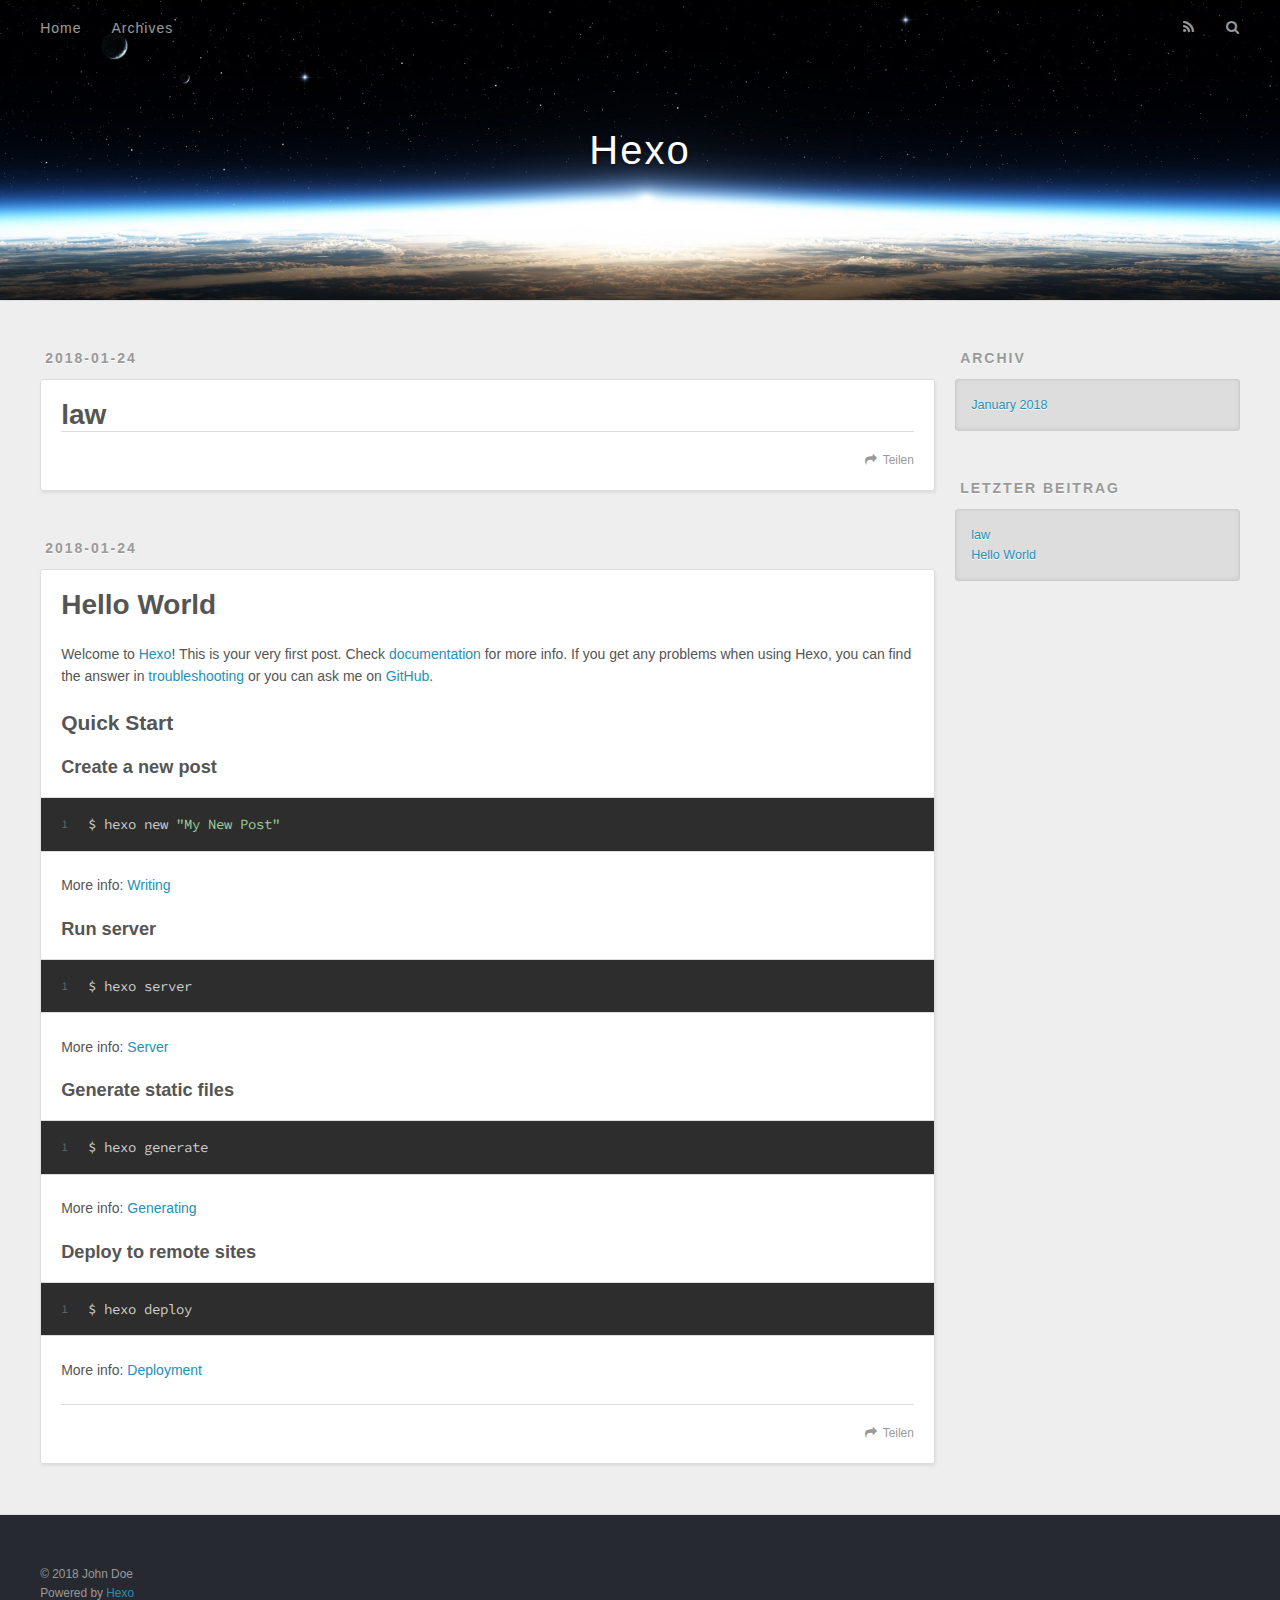
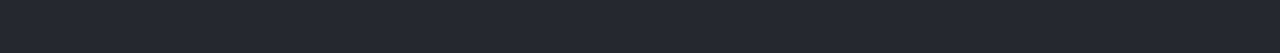
==== index.html @ ad2d3b76 "Site updated: 2018-01-24 11:09:29" ====
<!DOCTYPE html>
<html>
<head>
  <meta charset="utf-8">
  

  
  <title>Hexo</title>
  <meta name="viewport" content="width=device-width, initial-scale=1, maximum-scale=1">
  <meta property="og:type" content="website">
<meta property="og:title" content="Hexo">
<meta property="og:url" content="http://yoursite.com/index.html">
<meta property="og:site_name" content="Hexo">
<meta name="twitter:card" content="summary">
<meta name="twitter:title" content="Hexo">
  
    <link rel="alternate" href="/atom.xml" title="Hexo" type="application/atom+xml">
  
  
    <link rel="icon" href="/favicon.png">
  
  
    <link href="//fonts.googleapis.com/css?family=Source+Code+Pro" rel="stylesheet" type="text/css">
  
  <link rel="stylesheet" href="/css/style.css">
</head>

<body>
  <div id="container">
    <div id="wrap">
      <header id="header">
  <div id="banner"></div>
  <div id="header-outer" class="outer">
    <div id="header-title" class="inner">
      <h1 id="logo-wrap">
        <a href="/" id="logo">Hexo</a>
      </h1>
      
    </div>
    <div id="header-inner" class="inner">
      <nav id="main-nav">
        <a id="main-nav-toggle" class="nav-icon"></a>
        
          <a class="main-nav-link" href="/">Home</a>
        
          <a class="main-nav-link" href="/archives">Archives</a>
        
      </nav>
      <nav id="sub-nav">
        
          <a id="nav-rss-link" class="nav-icon" href="/atom.xml" title="RSS Feed"></a>
        
        <a id="nav-search-btn" class="nav-icon" title="Suche"></a>
      </nav>
      <div id="search-form-wrap">
        <form action="//google.com/search" method="get" accept-charset="UTF-8" class="search-form"><input type="search" name="q" class="search-form-input" placeholder="Search"><button type="submit" class="search-form-submit">&#xF002;</button><input type="hidden" name="sitesearch" value="http://yoursite.com"></form>
      </div>
    </div>
  </div>
</header>
      <div class="outer">
        <section id="main">
  
    <article id="post-law" class="article article-type-post" itemscope itemprop="blogPost">
  <div class="article-meta">
    <a href="/2018/01/24/law/" class="article-date">
  <time datetime="2018-01-24T03:02:28.000Z" itemprop="datePublished">2018-01-24</time>
</a>
    
  </div>
  <div class="article-inner">
    
    
      <header class="article-header">
        
  
    <h1 itemprop="name">
      <a class="article-title" href="/2018/01/24/law/">law</a>
    </h1>
  

      </header>
    
    <div class="article-entry" itemprop="articleBody">
      
        
      
    </div>
    <footer class="article-footer">
      <a data-url="http://yoursite.com/2018/01/24/law/" data-id="cjcshqsme0001vwqvio393162" class="article-share-link">Teilen</a>
      
      
    </footer>
  </div>
  
</article>


  
    <article id="post-hello-world" class="article article-type-post" itemscope itemprop="blogPost">
  <div class="article-meta">
    <a href="/2018/01/24/hello-world/" class="article-date">
  <time datetime="2018-01-24T02:55:47.644Z" itemprop="datePublished">2018-01-24</time>
</a>
    
  </div>
  <div class="article-inner">
    
    
      <header class="article-header">
        
  
    <h1 itemprop="name">
      <a class="article-title" href="/2018/01/24/hello-world/">Hello World</a>
    </h1>
  

      </header>
    
    <div class="article-entry" itemprop="articleBody">
      
        <p>Welcome to <a href="https://hexo.io/" target="_blank" rel="noopener">Hexo</a>! This is your very first post. Check <a href="https://hexo.io/docs/" target="_blank" rel="noopener">documentation</a> for more info. If you get any problems when using Hexo, you can find the answer in <a href="https://hexo.io/docs/troubleshooting.html" target="_blank" rel="noopener">troubleshooting</a> or you can ask me on <a href="https://github.com/hexojs/hexo/issues" target="_blank" rel="noopener">GitHub</a>.</p>
<h2 id="Quick-Start"><a href="#Quick-Start" class="headerlink" title="Quick Start"></a>Quick Start</h2><h3 id="Create-a-new-post"><a href="#Create-a-new-post" class="headerlink" title="Create a new post"></a>Create a new post</h3><figure class="highlight bash"><table><tr><td class="gutter"><pre><span class="line">1</span><br></pre></td><td class="code"><pre><span class="line">$ hexo new <span class="string">"My New Post"</span></span><br></pre></td></tr></table></figure>
<p>More info: <a href="https://hexo.io/docs/writing.html" target="_blank" rel="noopener">Writing</a></p>
<h3 id="Run-server"><a href="#Run-server" class="headerlink" title="Run server"></a>Run server</h3><figure class="highlight bash"><table><tr><td class="gutter"><pre><span class="line">1</span><br></pre></td><td class="code"><pre><span class="line">$ hexo server</span><br></pre></td></tr></table></figure>
<p>More info: <a href="https://hexo.io/docs/server.html" target="_blank" rel="noopener">Server</a></p>
<h3 id="Generate-static-files"><a href="#Generate-static-files" class="headerlink" title="Generate static files"></a>Generate static files</h3><figure class="highlight bash"><table><tr><td class="gutter"><pre><span class="line">1</span><br></pre></td><td class="code"><pre><span class="line">$ hexo generate</span><br></pre></td></tr></table></figure>
<p>More info: <a href="https://hexo.io/docs/generating.html" target="_blank" rel="noopener">Generating</a></p>
<h3 id="Deploy-to-remote-sites"><a href="#Deploy-to-remote-sites" class="headerlink" title="Deploy to remote sites"></a>Deploy to remote sites</h3><figure class="highlight bash"><table><tr><td class="gutter"><pre><span class="line">1</span><br></pre></td><td class="code"><pre><span class="line">$ hexo deploy</span><br></pre></td></tr></table></figure>
<p>More info: <a href="https://hexo.io/docs/deployment.html" target="_blank" rel="noopener">Deployment</a></p>

      
    </div>
    <footer class="article-footer">
      <a data-url="http://yoursite.com/2018/01/24/hello-world/" data-id="cjcshqsm50000vwqvo196pybu" class="article-share-link">Teilen</a>
      
      
    </footer>
  </div>
  
</article>


  


</section>
        
          <aside id="sidebar">
  
    

  
    

  
    
  
    
  <div class="widget-wrap">
    <h3 class="widget-title">Archiv</h3>
    <div class="widget">
      <ul class="archive-list"><li class="archive-list-item"><a class="archive-list-link" href="/archives/2018/01/">January 2018</a></li></ul>
    </div>
  </div>


  
    
  <div class="widget-wrap">
    <h3 class="widget-title">letzter Beitrag</h3>
    <div class="widget">
      <ul>
        
          <li>
            <a href="/2018/01/24/law/">law</a>
          </li>
        
          <li>
            <a href="/2018/01/24/hello-world/">Hello World</a>
          </li>
        
      </ul>
    </div>
  </div>

  
</aside>
        
      </div>
      <footer id="footer">
  
  <div class="outer">
    <div id="footer-info" class="inner">
      &copy; 2018 John Doe<br>
      Powered by <a href="http://hexo.io/" target="_blank">Hexo</a>
    </div>
  </div>
</footer>
    </div>
    <nav id="mobile-nav">
  
    <a href="/" class="mobile-nav-link">Home</a>
  
    <a href="/archives" class="mobile-nav-link">Archives</a>
  
</nav>
    

<script src="//ajax.googleapis.com/ajax/libs/jquery/2.0.3/jquery.min.js"></script>


  <link rel="stylesheet" href="/fancybox/jquery.fancybox.css">
  <script src="/fancybox/jquery.fancybox.pack.js"></script>


<script src="/js/script.js"></script>



  </div>
</body>
</html>
---- css/style.css ----
body {
  width: 100%;
}
body:before,
body:after {
  content: "";
  display: table;
}
body:after {
  clear: both;
}
html,
body,
div,
span,
applet,
object,
iframe,
h1,
h2,
h3,
h4,
h5,
h6,
p,
blockquote,
pre,
a,
abbr,
acronym,
address,
big,
cite,
code,
del,
dfn,
em,
img,
ins,
kbd,
q,
s,
samp,
small,
strike,
strong,
sub,
sup,
tt,
var,
dl,
dt,
dd,
ol,
ul,
li,
fieldset,
form,
label,
legend,
table,
caption,
tbody,
tfoot,
thead,
tr,
th,
td {
  margin: 0;
  padding: 0;
  border: 0;
  outline: 0;
  font-weight: inherit;
  font-style: inherit;
  font-family: inherit;
  font-size: 100%;
  vertical-align: baseline;
}
body {
  line-height: 1;
  color: #000;
  background: #fff;
}
ol,
ul {
  list-style: none;
}
table {
  border-collapse: separate;
  border-spacing: 0;
  vertical-align: middle;
}
caption,
th,
td {
  text-align: left;
  font-weight: normal;
  vertical-align: middle;
}
a img {
  border: none;
}
input,
button {
  margin: 0;
  padding: 0;
}
input::-moz-focus-inner,
button::-moz-focus-inner {
  border: 0;
  padding: 0;
}
@font-face {
  font-family: FontAwesome;
  font-style: normal;
  font-weight: normal;
  src: url("fonts/fontawesome-webfont.eot?v=#4.0.3");
  src: url("fonts/fontawesome-webfont.eot?#iefix&v=#4.0.3") format("embedded-opentype"), url("fonts/fontawesome-webfont.woff?v=#4.0.3") format("woff"), url("fonts/fontawesome-webfont.ttf?v=#4.0.3") format("truetype"), url("fonts/fontawesome-webfont.svg#fontawesomeregular?v=#4.0.3") format("svg");
}
html,
body,
#container {
  height: 100%;
}
body {
  background: #eee;
  font: 14px -apple-system, BlinkMacSystemFont, "Segoe UI", "Roboto", "Oxygen", "Ubuntu", "Cantarell", "Fira Sans", "Droid Sans", "Helvetica Neue", sans-serif;
  -webkit-text-size-adjust: 100%;
}
.outer {
  max-width: 1220px;
  margin: 0 auto;
  padding: 0 20px;
}
.outer:before,
.outer:after {
  content: "";
  display: table;
}
.outer:after {
  clear: both;
}
.inner {
  display: inline;
  float: left;
  width: 98.33333333333333%;
  margin: 0 0.833333333333333%;
}
.left,
.alignleft {
  float: left;
}
.right,
.alignright {
  float: right;
}
.clear {
  clear: both;
}
#container {
  position: relative;
}
.mobile-nav-on {
  overflow: hidden;
}
#wrap {
  height: 100%;
  width: 100%;
  position: absolute;
  top: 0;
  left: 0;
  -webkit-transition: 0.2s ease-out;
  -moz-transition: 0.2s ease-out;
  -ms-transition: 0.2s ease-out;
  transition: 0.2s ease-out;
  z-index: 1;
  background: #eee;
}
.mobile-nav-on #wrap {
  left: 280px;
}
@media screen and (min-width: 768px) {
  #main {
    display: inline;
    float: left;
    width: 73.33333333333333%;
    margin: 0 0.833333333333333%;
  }
}
.article-date,
.article-category-link,
.archive-year,
.widget-title {
  text-decoration: none;
  text-transform: uppercase;
  letter-spacing: 2px;
  color: #999;
  margin-bottom: 1em;
  margin-left: 5px;
  line-height: 1em;
  text-shadow: 0 1px #fff;
  font-weight: bold;
}
.article-inner,
.archive-article-inner {
  background: #fff;
  -webkit-box-shadow: 1px 2px 3px #ddd;
  box-shadow: 1px 2px 3px #ddd;
  border: 1px solid #ddd;
  border-radius: 3px;
}
.article-entry h1,
.widget h1 {
  font-size: 2em;
}
.article-entry h2,
.widget h2 {
  font-size: 1.5em;
}
.article-entry h3,
.widget h3 {
  font-size: 1.3em;
}
.article-entry h4,
.widget h4 {
  font-size: 1.2em;
}
.article-entry h5,
.widget h5 {
  font-size: 1em;
}
.article-entry h6,
.widget h6 {
  font-size: 1em;
  color: #999;
}
.article-entry hr,
.widget hr {
  border: 1px dashed #ddd;
}
.article-entry strong,
.widget strong {
  font-weight: bold;
}
.article-entry em,
.widget em,
.article-entry cite,
.widget cite {
  font-style: italic;
}
.article-entry sup,
.widget sup,
.article-entry sub,
.widget sub {
  font-size: 0.75em;
  line-height: 0;
  position: relative;
  vertical-align: baseline;
}
.article-entry sup,
.widget sup {
  top: -0.5em;
}
.article-entry sub,
.widget sub {
  bottom: -0.2em;
}
.article-entry small,
.widget small {
  font-size: 0.85em;
}
.article-entry acronym,
.widget acronym,
.article-entry abbr,
.widget abbr {
  border-bottom: 1px dotted;
}
.article-entry ul,
.widget ul,
.article-entry ol,
.widget ol,
.article-entry dl,
.widget dl {
  margin: 0 20px;
  line-height: 1.6em;
}
.article-entry ul ul,
.widget ul ul,
.article-entry ol ul,
.widget ol ul,
.article-entry ul ol,
.widget ul ol,
.article-entry ol ol,
.widget ol ol {
  margin-top: 0;
  margin-bottom: 0;
}
.article-entry ul,
.widget ul {
  list-style: disc;
}
.article-entry ol,
.widget ol {
  list-style: decimal;
}
.article-entry dt,
.widget dt {
  font-weight: bold;
}
#header {
  height: 300px;
  position: relative;
  border-bottom: 1px solid #ddd;
}
#header:before,
#header:after {
  content: "";
  position: absolute;
  left: 0;
  right: 0;
  height: 40px;
}
#header:before {
  top: 0;
  background: -webkit-linear-gradient(rgba(0,0,0,0.2), transparent);
  background: -moz-linear-gradient(rgba(0,0,0,0.2), transparent);
  background: -ms-linear-gradient(rgba(0,0,0,0.2), transparent);
  background: linear-gradient(rgba(0,0,0,0.2), transparent);
}
#header:after {
  bottom: 0;
  background: -webkit-linear-gradient(transparent, rgba(0,0,0,0.2));
  background: -moz-linear-gradient(transparent, rgba(0,0,0,0.2));
  background: -ms-linear-gradient(transparent, rgba(0,0,0,0.2));
  background: linear-gradient(transparent, rgba(0,0,0,0.2));
}
#header-outer {
  height: 100%;
  position: relative;
}
#header-inner {
  position: relative;
  overflow: hidden;
}
#banner {
  position: absolute;
  top: 0;
  left: 0;
  width: 100%;
  height: 100%;
  background: url("images/banner.jpg") center #000;
  -webkit-background-size: cover;
  -moz-background-size: cover;
  background-size: cover;
  z-index: -1;
}
#header-title {
  text-align: center;
  height: 40px;
  position: absolute;
  top: 50%;
  left: 0;
  margin-top: -20px;
}
#logo,
#subtitle {
  text-decoration: none;
  color: #fff;
  font-weight: 300;
  text-shadow: 0 1px 4px rgba(0,0,0,0.3);
}
#logo {
  font-size: 40px;
  line-height: 40px;
  letter-spacing: 2px;
}
#subtitle {
  font-size: 16px;
  line-height: 16px;
  letter-spacing: 1px;
}
#subtitle-wrap {
  margin-top: 16px;
}
#main-nav {
  float: left;
  margin-left: -15px;
}
.nav-icon,
.main-nav-link {
  float: left;
  color: #fff;
  opacity: 0.6;
  text-decoration: none;
  text-shadow: 0 1px rgba(0,0,0,0.2);
  -webkit-transition: opacity 0.2s;
  -moz-transition: opacity 0.2s;
  -ms-transition: opacity 0.2s;
  transition: opacity 0.2s;
  display: block;
  padding: 20px 15px;
}
.nav-icon:hover,
.main-nav-link:hover {
  opacity: 1;
}
.nav-icon {
  font-family: FontAwesome;
  text-align: center;
  font-size: 14px;
  width: 14px;
  height: 14px;
  padding: 20px 15px;
  position: relative;
  cursor: pointer;
}
.main-nav-link {
  font-weight: 300;
  letter-spacing: 1px;
}
@media screen and (max-width: 479px) {
  .main-nav-link {
    display: none;
  }
}
#main-nav-toggle {
  display: none;
}
#main-nav-toggle:before {
  content: "\f0c9";
}
@media screen and (max-width: 479px) {
  #main-nav-toggle {
    display: block;
  }
}
#sub-nav {
  float: right;
  margin-right: -15px;
}
#nav-rss-link:before {
  content: "\f09e";
}
#nav-search-btn:before {
  content: "\f002";
}
#search-form-wrap {
  position: absolute;
  top: 15px;
  width: 150px;
  height: 30px;
  right: -150px;
  opacity: 0;
  -webkit-transition: 0.2s ease-out;
  -moz-transition: 0.2s ease-out;
  -ms-transition: 0.2s ease-out;
  transition: 0.2s ease-out;
}
#search-form-wrap.on {
  opacity: 1;
  right: 0;
}
@media screen and (max-width: 479px) {
  #search-form-wrap {
    width: 100%;
    right: -100%;
  }
}
.search-form {
  position: absolute;
  top: 0;
  left: 0;
  right: 0;
  background: #fff;
  padding: 5px 15px;
  border-radius: 15px;
  -webkit-box-shadow: 0 0 10px rgba(0,0,0,0.3);
  box-shadow: 0 0 10px rgba(0,0,0,0.3);
}
.search-form-input {
  border: none;
  background: none;
  color: #555;
  width: 100%;
  font: 13px -apple-system, BlinkMacSystemFont, "Segoe UI", "Roboto", "Oxygen", "Ubuntu", "Cantarell", "Fira Sans", "Droid Sans", "Helvetica Neue", sans-serif;
  outline: none;
}
.search-form-input::-webkit-search-results-decoration,
.search-form-input::-webkit-search-cancel-button {
  -webkit-appearance: none;
}
.search-form-submit {
  position: absolute;
  top: 50%;
  right: 10px;
  margin-top: -7px;
  font: 13px FontAwesome;
  border: none;
  background: none;
  color: #bbb;
  cursor: pointer;
}
.search-form-submit:hover,
.search-form-submit:focus {
  color: #777;
}
.article {
  margin: 50px 0;
}
.article-inner {
  overflow: hidden;
}
.article-meta:before,
.article-meta:after {
  content: "";
  display: table;
}
.article-meta:after {
  clear: both;
}
.article-date {
  float: left;
}
.article-category {
  float: left;
  line-height: 1em;
  color: #ccc;
  text-shadow: 0 1px #fff;
  margin-left: 8px;
}
.article-category:before {
  content: "\2022";
}
.article-category-link {
  margin: 0 12px 1em;
}
.article-header {
  padding: 20px 20px 0;
}
.article-title {
  text-decoration: none;
  font-size: 2em;
  font-weight: bold;
  color: #555;
  line-height: 1.1em;
  -webkit-transition: color 0.2s;
  -moz-transition: color 0.2s;
  -ms-transition: color 0.2s;
  transition: color 0.2s;
}
a.article-title:hover {
  color: #258fb8;
}
.article-entry {
  color: #555;
  padding: 0 20px;
}
.article-entry:before,
.article-entry:after {
  content: "";
  display: table;
}
.article-entry:after {
  clear: both;
}
.article-entry p,
.article-entry table {
  line-height: 1.6em;
  margin: 1.6em 0;
}
.article-entry h1,
.article-entry h2,
.article-entry h3,
.article-entry h4,
.article-entry h5,
.article-entry h6 {
  font-weight: bold;
}
.article-entry h1,
.article-entry h2,
.article-entry h3,
.article-entry h4,
.article-entry h5,
.article-entry h6 {
  line-height: 1.1em;
  margin: 1.1em 0;
}
.article-entry a {
  color: #258fb8;
  text-decoration: none;
}
.article-entry a:hover {
  text-decoration: underline;
}
.article-entry ul,
.article-entry ol,
.article-entry dl {
  margin-top: 1.6em;
  margin-bottom: 1.6em;
}
.article-entry img,
.article-entry video {
  max-width: 100%;
  height: auto;
  display: block;
  margin: auto;
}
.article-entry iframe {
  border: none;
}
.article-entry table {
  width: 100%;
  border-collapse: collapse;
  border-spacing: 0;
}
.article-entry th {
  font-weight: bold;
  border-bottom: 3px solid #ddd;
  padding-bottom: 0.5em;
}
.article-entry td {
  border-bottom: 1px solid #ddd;
  padding: 10px 0;
}
.article-entry blockquote {
  font-family: Georgia, "Times New Roman", serif;
  font-size: 1.4em;
  margin: 1.6em 20px;
  text-align: center;
}
.article-entry blockquote footer {
  font-size: 14px;
  margin: 1.6em 0;
  font-family: -apple-system, BlinkMacSystemFont, "Segoe UI", "Roboto", "Oxygen", "Ubuntu", "Cantarell", "Fira Sans", "Droid Sans", "Helvetica Neue", sans-serif;
}
.article-entry blockquote footer cite:before {
  content: "—";
  padding: 0 0.5em;
}
.article-entry .pullquote {
  text-align: left;
  width: 45%;
  margin: 0;
}
.article-entry .pullquote.left {
  margin-left: 0.5em;
  margin-right: 1em;
}
.article-entry .pullquote.right {
  margin-right: 0.5em;
  margin-left: 1em;
}
.article-entry .caption {
  color: #999;
  display: block;
  font-size: 0.9em;
  margin-top: 0.5em;
  position: relative;
  text-align: center;
}
.article-entry .video-container {
  position: relative;
  padding-top: 56.25%;
  height: 0;
  overflow: hidden;
}
.article-entry .video-container iframe,
.article-entry .video-container object,
.article-entry .video-container embed {
  position: absolute;
  top: 0;
  left: 0;
  width: 100%;
  height: 100%;
  margin-top: 0;
}
.article-more-link a {
  display: inline-block;
  line-height: 1em;
  padding: 6px 15px;
  border-radius: 15px;
  background: #eee;
  color: #999;
  text-shadow: 0 1px #fff;
  text-decoration: none;
}
.article-more-link a:hover {
  background: #258fb8;
  color: #fff;
  text-decoration: none;
  text-shadow: 0 1px #1e7293;
}
.article-footer {
  font-size: 0.85em;
  line-height: 1.6em;
  border-top: 1px solid #ddd;
  padding-top: 1.6em;
  margin: 0 20px 20px;
}
.article-footer:before,
.article-footer:after {
  content: "";
  display: table;
}
.article-footer:after {
  clear: both;
}
.article-footer a {
  color: #999;
  text-decoration: none;
}
.article-footer a:hover {
  color: #555;
}
.article-tag-list-item {
  float: left;
  margin-right: 10px;
}
.article-tag-list-link:before {
  content: "#";
}
.article-comment-link {
  float: right;
}
.article-comment-link:before {
  content: "\f075";
  font-family: FontAwesome;
  padding-right: 8px;
}
.article-share-link {
  cursor: pointer;
  float: right;
  margin-left: 20px;
}
.article-share-link:before {
  content: "\f064";
  font-family: FontAwesome;
  padding-right: 6px;
}
#article-nav {
  position: relative;
}
#article-nav:before,
#article-nav:after {
  content: "";
  display: table;
}
#article-nav:after {
  clear: both;
}
@media screen and (min-width: 768px) {
  #article-nav {
    margin: 50px 0;
  }
  #article-nav:before {
    width: 8px;
    height: 8px;
    position: absolute;
    top: 50%;
    left: 50%;
    margin-top: -4px;
    margin-left: -4px;
    content: "";
    border-radius: 50%;
    background: #ddd;
    -webkit-box-shadow: 0 1px 2px #fff;
    box-shadow: 0 1px 2px #fff;
  }
}
.article-nav-link-wrap {
  text-decoration: none;
  text-shadow: 0 1px #fff;
  color: #999;
  -webkit-box-sizing: border-box;
  -moz-box-sizing: border-box;
  box-sizing: border-box;
  margin-top: 50px;
  text-align: center;
  display: block;
}
.article-nav-link-wrap:hover {
  color: #555;
}
@media screen and (min-width: 768px) {
  .article-nav-link-wrap {
    width: 50%;
    margin-top: 0;
  }
}
@media screen and (min-width: 768px) {
  #article-nav-newer {
    float: left;
    text-align: right;
    padding-right: 20px;
  }
}
@media screen and (min-width: 768px) {
  #article-nav-older {
    float: right;
    text-align: left;
    padding-left: 20px;
  }
}
.article-nav-caption {
  text-transform: uppercase;
  letter-spacing: 2px;
  color: #ddd;
  line-height: 1em;
  font-weight: bold;
}
#article-nav-newer .article-nav-caption {
  margin-right: -2px;
}
.article-nav-title {
  font-size: 0.85em;
  line-height: 1.6em;
  margin-top: 0.5em;
}
.article-share-box {
  position: absolute;
  display: none;
  background: #fff;
  -webkit-box-shadow: 1px 2px 10px rgba(0,0,0,0.2);
  box-shadow: 1px 2px 10px rgba(0,0,0,0.2);
  border-radius: 3px;
  margin-left: -145px;
  overflow: hidden;
  z-index: 1;
}
.article-share-box.on {
  display: block;
}
.article-share-input {
  width: 100%;
  background: none;
  -webkit-box-sizing: border-box;
  -moz-box-sizing: border-box;
  box-sizing: border-box;
  font: 14px -apple-system, BlinkMacSystemFont, "Segoe UI", "Roboto", "Oxygen", "Ubuntu", "Cantarell", "Fira Sans", "Droid Sans", "Helvetica Neue", sans-serif;
  padding: 0 15px;
  color: #555;
  outline: none;
  border: 1px solid #ddd;
  border-radius: 3px 3px 0 0;
  height: 36px;
  line-height: 36px;
}
.article-share-links {
  background: #eee;
}
.article-share-links:before,
.article-share-links:after {
  content: "";
  display: table;
}
.article-share-links:after {
  clear: both;
}
.article-share-twitter,
.article-share-facebook,
.article-share-pinterest,
.article-share-google {
  width: 50px;
  height: 36px;
  display: block;
  float: left;
  position: relative;
  color: #999;
  text-shadow: 0 1px #fff;
}
.article-share-twitter:before,
.article-share-facebook:before,
.article-share-pinterest:before,
.article-share-google:before {
  font-size: 20px;
  font-family: FontAwesome;
  width: 20px;
  height: 20px;
  position: absolute;
  top: 50%;
  left: 50%;
  margin-top: -10px;
  margin-left: -10px;
  text-align: center;
}
.article-share-twitter:hover,
.article-share-facebook:hover,
.article-share-pinterest:hover,
.article-share-google:hover {
  color: #fff;
}
.article-share-twitter:before {
  content: "\f099";
}
.article-share-twitter:hover {
  background: #00aced;
  text-shadow: 0 1px #008abe;
}
.article-share-facebook:before {
  content: "\f09a";
}
.article-share-facebook:hover {
  background: #3b5998;
  text-shadow: 0 1px #2f477a;
}
.article-share-pinterest:before {
  content: "\f0d2";
}
.article-share-pinterest:hover {
  background: #cb2027;
  text-shadow: 0 1px #a21a1f;
}
.article-share-google:before {
  content: "\f0d5";
}
.article-share-google:hover {
  background: #dd4b39;
  text-shadow: 0 1px #be3221;
}
.article-gallery {
  background: #000;
  position: relative;
}
.article-gallery-photos {
  position: relative;
  overflow: hidden;
}
.article-gallery-img {
  display: none;
  max-width: 100%;
}
.article-gallery-img:first-child {
  display: block;
}
.article-gallery-img.loaded {
  position: absolute;
  display: block;
}
.article-gallery-img img {
  display: block;
  max-width: 100%;
  margin: 0 auto;
}
#comments {
  background: #fff;
  -webkit-box-shadow: 1px 2px 3px #ddd;
  box-shadow: 1px 2px 3px #ddd;
  padding: 20px;
  border: 1px solid #ddd;
  border-radius: 3px;
  margin: 50px 0;
}
#comments a {
  color: #258fb8;
}
.archives-wrap {
  margin: 50px 0;
}
.archives:before,
.archives:after {
  content: "";
  display: table;
}
.archives:after {
  clear: both;
}
.archive-year-wrap {
  margin-bottom: 1em;
}
.archives {
  -webkit-column-gap: 10px;
  -moz-column-gap: 10px;
  column-gap: 10px;
}
@media screen and (min-width: 480px) and (max-width: 767px) {
  .archives {
    -webkit-column-count: 2;
    -moz-column-count: 2;
    column-count: 2;
  }
}
@media screen and (min-width: 768px) {
  .archives {
    -webkit-column-count: 3;
    -moz-column-count: 3;
    column-count: 3;
  }
}
.archive-article {
  -webkit-column-break-inside: avoid;
  page-break-inside: avoid;
  overflow: hidden;
  break-inside: avoid-column;
}
.archive-article-inner {
  padding: 10px;
  margin-bottom: 15px;
}
.archive-article-title {
  text-decoration: none;
  font-weight: bold;
  color: #555;
  -webkit-transition: color 0.2s;
  -moz-transition: color 0.2s;
  -ms-transition: color 0.2s;
  transition: color 0.2s;
  line-height: 1.6em;
}
.archive-article-title:hover {
  color: #258fb8;
}
.archive-article-footer {
  margin-top: 1em;
}
.archive-article-date {
  color: #999;
  text-decoration: none;
  font-size: 0.85em;
  line-height: 1em;
  margin-bottom: 0.5em;
  display: block;
}
#page-nav {
  margin: 50px auto;
  background: #fff;
  -webkit-box-shadow: 1px 2px 3px #ddd;
  box-shadow: 1px 2px 3px #ddd;
  border: 1px solid #ddd;
  border-radius: 3px;
  text-align: center;
  color: #999;
  overflow: hidden;
}
#page-nav:before,
#page-nav:after {
  content: "";
  display: table;
}
#page-nav:after {
  clear: both;
}
#page-nav a,
#page-nav span {
  padding: 10px 20px;
  line-height: 1;
  height: 2ex;
}
#page-nav a {
  color: #999;
  text-decoration: none;
}
#page-nav a:hover {
  background: #999;
  color: #fff;
}
#page-nav .prev {
  float: left;
}
#page-nav .next {
  float: right;
}
#page-nav .page-number {
  display: inline-block;
}
@media screen and (max-width: 479px) {
  #page-nav .page-number {
    display: none;
  }
}
#page-nav .current {
  color: #555;
  font-weight: bold;
}
#page-nav .space {
  color: #ddd;
}
#footer {
  background: #262a30;
  padding: 50px 0;
  border-top: 1px solid #ddd;
  color: #999;
}
#footer a {
  color: #258fb8;
  text-decoration: none;
}
#footer a:hover {
  text-decoration: underline;
}
#footer-info {
  line-height: 1.6em;
  font-size: 0.85em;
}
.article-entry pre,
.article-entry .highlight {
  background: #2d2d2d;
  margin: 0 -20px;
  padding: 15px 20px;
  border-style: solid;
  border-color: #ddd;
  border-width: 1px 0;
  overflow: auto;
  color: #ccc;
  line-height: 22.400000000000002px;
}
.article-entry .highlight .gutter pre,
.article-entry .gist .gist-file .gist-data .line-numbers {
  color: #666;
  font-size: 0.85em;
}
.article-entry pre,
.article-entry code {
  font-family: "Source Code Pro", Consolas, Monaco, Menlo, Consolas, monospace;
}
.article-entry code {
  background: #eee;
  text-shadow: 0 1px #fff;
  padding: 0 0.3em;
}
.article-entry pre code {
  background: none;
  text-shadow: none;
  padding: 0;
}
.article-entry .highlight pre {
  border: none;
  margin: 0;
  padding: 0;
}
.article-entry .highlight table {
  margin: 0;
  width: auto;
}
.article-entry .highlight td {
  border: none;
  padding: 0;
}
.article-entry .highlight figcaption {
  font-size: 0.85em;
  color: #999;
  line-height: 1em;
  margin-bottom: 1em;
}
.article-entry .highlight figcaption:before,
.article-entry .highlight figcaption:after {
  content: "";
  display: table;
}
.article-entry .highlight figcaption:after {
  clear: both;
}
.article-entry .highlight figcaption a {
  float: right;
}
.article-entry .highlight .gutter pre {
  text-align: right;
  padding-right: 20px;
}
.article-entry .highlight .line {
  height: 22.400000000000002px;
}
.article-entry .highlight .line.marked {
  background: #515151;
}
.article-entry .gist {
  margin: 0 -20px;
  border-style: solid;
  border-color: #ddd;
  border-width: 1px 0;
  background: #2d2d2d;
  padding: 15px 20px 15px 0;
}
.article-entry .gist .gist-file {
  border: none;
  font-family: "Source Code Pro", Consolas, Monaco, Menlo, Consolas, monospace;
  margin: 0;
}
.article-entry .gist .gist-file .gist-data {
  background: none;
  border: none;
}
.article-entry .gist .gist-file .gist-data .line-numbers {
  background: none;
  border: none;
  padding: 0 20px 0 0;
}
.article-entry .gist .gist-file .gist-data .line-data {
  padding: 0 !important;
}
.article-entry .gist .gist-file .highlight {
  margin: 0;
  padding: 0;
  border: none;
}
.article-entry .gist .gist-file .gist-meta {
  background: #2d2d2d;
  color: #999;
  font: 0.85em -apple-system, BlinkMacSystemFont, "Segoe UI", "Roboto", "Oxygen", "Ubuntu", "Cantarell", "Fira Sans", "Droid Sans", "Helvetica Neue", sans-serif;
  text-shadow: 0 0;
  padding: 0;
  margin-top: 1em;
  margin-left: 20px;
}
.article-entry .gist .gist-file .gist-meta a {
  color: #258fb8;
  font-weight: normal;
}
.article-entry .gist .gist-file .gist-meta a:hover {
  text-decoration: underline;
}
pre .comment,
pre .title {
  color: #999;
}
pre .variable,
pre .attribute,
pre .tag,
pre .regexp,
pre .ruby .constant,
pre .xml .tag .title,
pre .xml .pi,
pre .xml .doctype,
pre .html .doctype,
pre .css .id,
pre .css .class,
pre .css .pseudo {
  color: #f2777a;
}
pre .number,
pre .preprocessor,
pre .built_in,
pre .literal,
pre .params,
pre .constant {
  color: #f99157;
}
pre .class,
pre .ruby .class .title,
pre .css .rules .attribute {
  color: #9c9;
}
pre .string,
pre .value,
pre .inheritance,
pre .header,
pre .ruby .symbol,
pre .xml .cdata {
  color: #9c9;
}
pre .css .hexcolor {
  color: #6cc;
}
pre .function,
pre .python .decorator,
pre .python .title,
pre .ruby .function .title,
pre .ruby .title .keyword,
pre .perl .sub,
pre .javascript .title,
pre .coffeescript .title {
  color: #69c;
}
pre .keyword,
pre .javascript .function {
  color: #c9c;
}
@media screen and (max-width: 479px) {
  #mobile-nav {
    position: absolute;
    top: 0;
    left: 0;
    width: 280px;
    height: 100%;
    background: #191919;
    border-right: 1px solid #fff;
  }
}
@media screen and (max-width: 479px) {
  .mobile-nav-link {
    display: block;
    color: #999;
    text-decoration: none;
    padding: 15px 20px;
    font-weight: bold;
  }
  .mobile-nav-link:hover {
    color: #fff;
  }
}
@media screen and (min-width: 768px) {
  #sidebar {
    display: inline;
    float: left;
    width: 23.333333333333332%;
    margin: 0 0.833333333333333%;
  }
}
.widget-wrap {
  margin: 50px 0;
}
.widget {
  color: #777;
  text-shadow: 0 1px #fff;
  background: #ddd;
  -webkit-box-shadow: 0 -1px 4px #ccc inset;
  box-shadow: 0 -1px 4px #ccc inset;
  border: 1px solid #ccc;
  padding: 15px;
  border-radius: 3px;
}
.widget a {
  color: #258fb8;
  text-decoration: none;
}
.widget a:hover {
  text-decoration: underline;
}
.widget ul ul,
.widget ol ul,
.widget dl ul,
.widget ul ol,
.widget ol ol,
.widget dl ol,
.widget ul dl,
.widget ol dl,
.widget dl dl {
  margin-left: 15px;
  list-style: disc;
}
.widget {
  line-height: 1.6em;
  word-wrap: break-word;
  font-size: 0.9em;
}
.widget ul,
.widget ol {
  list-style: none;
  margin: 0;
}
.widget ul ul,
.widget ol ul,
.widget ul ol,
.widget ol ol {
  margin: 0 20px;
}
.widget ul ul,
.widget ol ul {
  list-style: disc;
}
.widget ul ol,
.widget ol ol {
  list-style: decimal;
}
.category-list-count,
.tag-list-count,
.archive-list-count {
  padding-left: 5px;
  color: #999;
  font-size: 0.85em;
}
.category-list-count:before,
.tag-list-count:before,
.archive-list-count:before {
  content: "(";
}
.category-list-count:after,
.tag-list-count:after,
.archive-list-count:after {
  content: ")";
}
.tagcloud a {
  margin-right: 5px;
  display: inline-block;
}
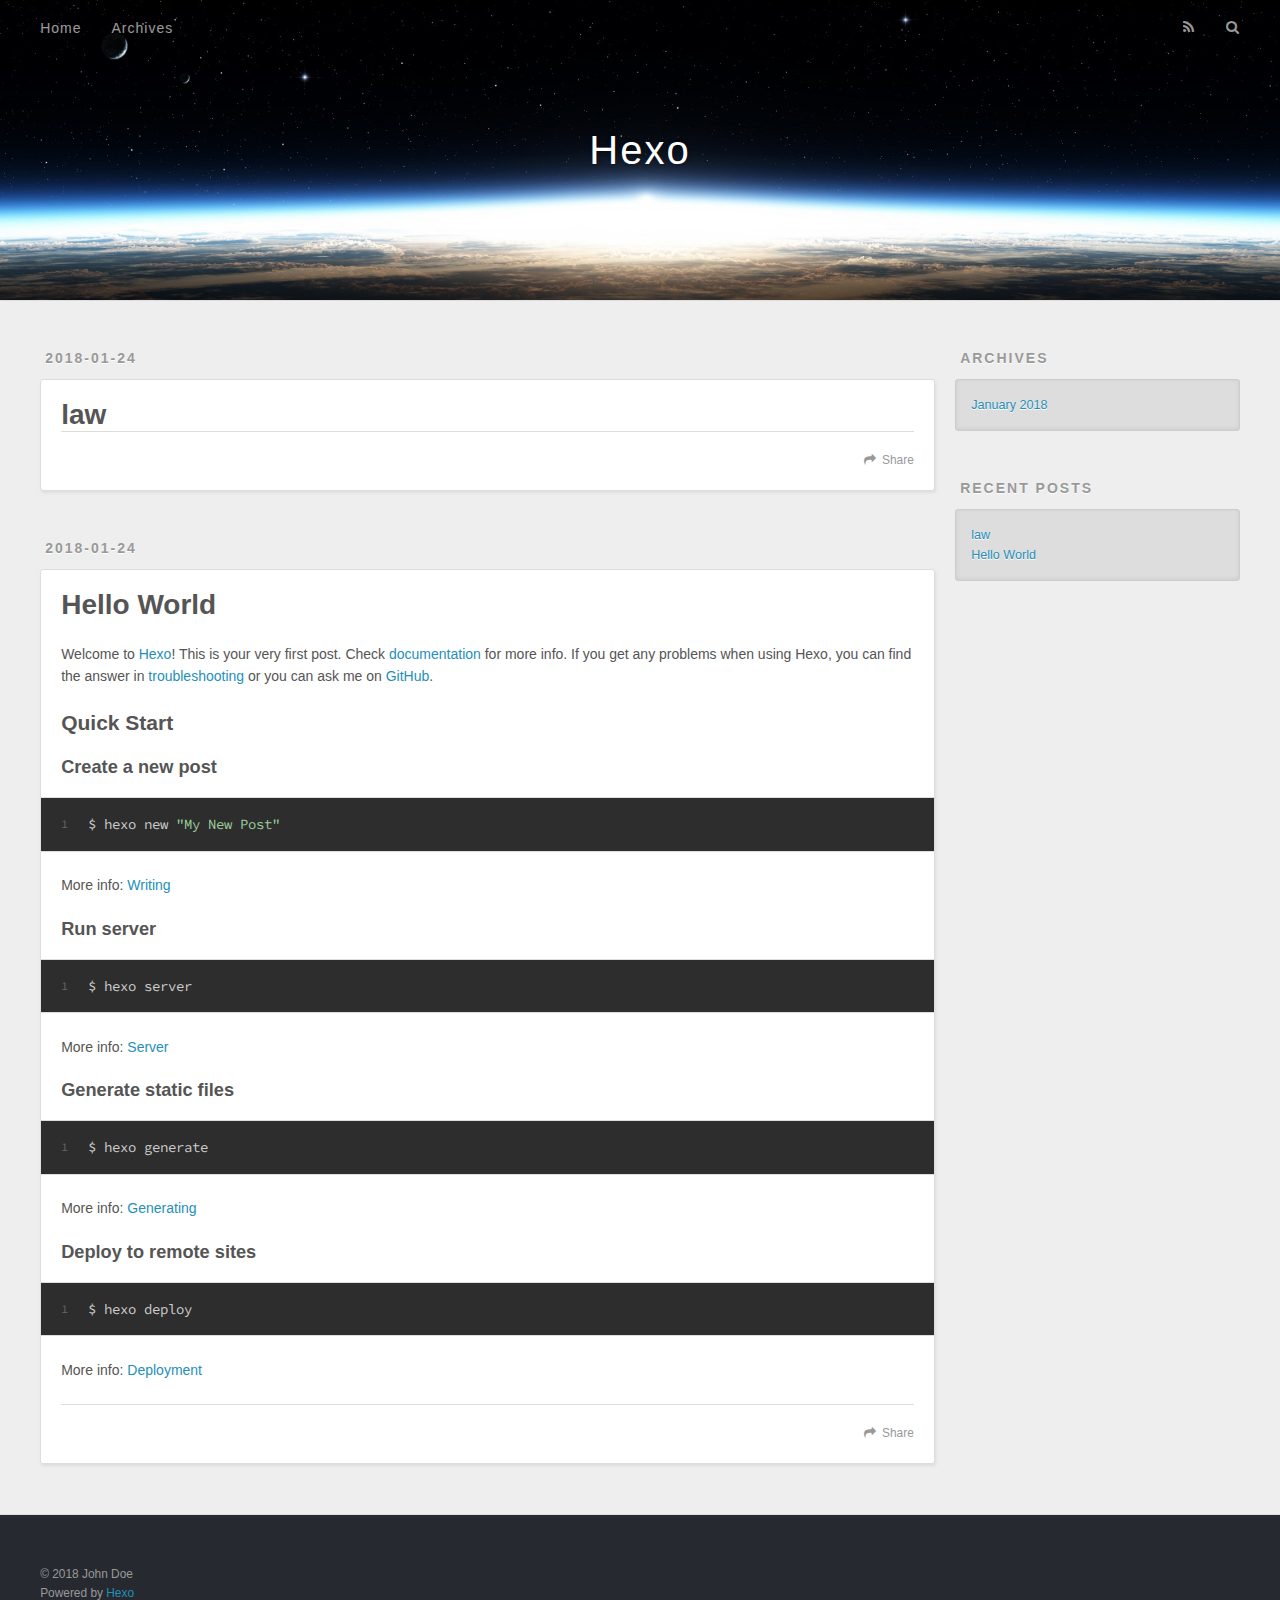
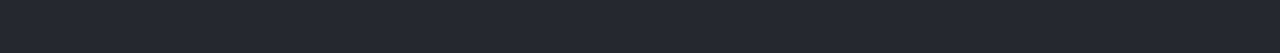
==== commit 20a6497e: "Site updated: 2018-01-24 11:12:27" ====
--- a/index.html
+++ b/index.html
@@ -50,7 +50,7 @@
         
           <a id="nav-rss-link" class="nav-icon" href="/atom.xml" title="RSS Feed"></a>
         
-        <a id="nav-search-btn" class="nav-icon" title="Suche"></a>
+        <a id="nav-search-btn" class="nav-icon" title="Search"></a>
       </nav>
       <div id="search-form-wrap">
         <form action="//google.com/search" method="get" accept-charset="UTF-8" class="search-form"><input type="search" name="q" class="search-form-input" placeholder="Search"><button type="submit" class="search-form-submit">&#xF002;</button><input type="hidden" name="sitesearch" value="http://yoursite.com"></form>
@@ -87,7 +87,7 @@
       
     </div>
     <footer class="article-footer">
-      <a data-url="http://yoursite.com/2018/01/24/law/" data-id="cjcshqsme0001vwqvio393162" class="article-share-link">Teilen</a>
+      <a data-url="http://yoursite.com/2018/01/24/law/" data-id="cjcshumhy0001d8qv40ok72hk" class="article-share-link">Share</a>
       
       
     </footer>
@@ -132,7 +132,7 @@
       
     </div>
     <footer class="article-footer">
-      <a data-url="http://yoursite.com/2018/01/24/hello-world/" data-id="cjcshqsm50000vwqvo196pybu" class="article-share-link">Teilen</a>
+      <a data-url="http://yoursite.com/2018/01/24/hello-world/" data-id="cjcshumhl0000d8qv35eqhwjj" class="article-share-link">Share</a>
       
       
     </footer>
@@ -158,7 +158,7 @@
   
     
   <div class="widget-wrap">
-    <h3 class="widget-title">Archiv</h3>
+    <h3 class="widget-title">Archives</h3>
     <div class="widget">
       <ul class="archive-list"><li class="archive-list-item"><a class="archive-list-link" href="/archives/2018/01/">January 2018</a></li></ul>
     </div>
@@ -168,7 +168,7 @@
   
     
   <div class="widget-wrap">
-    <h3 class="widget-title">letzter Beitrag</h3>
+    <h3 class="widget-title">Recent Posts</h3>
     <div class="widget">
       <ul>
         
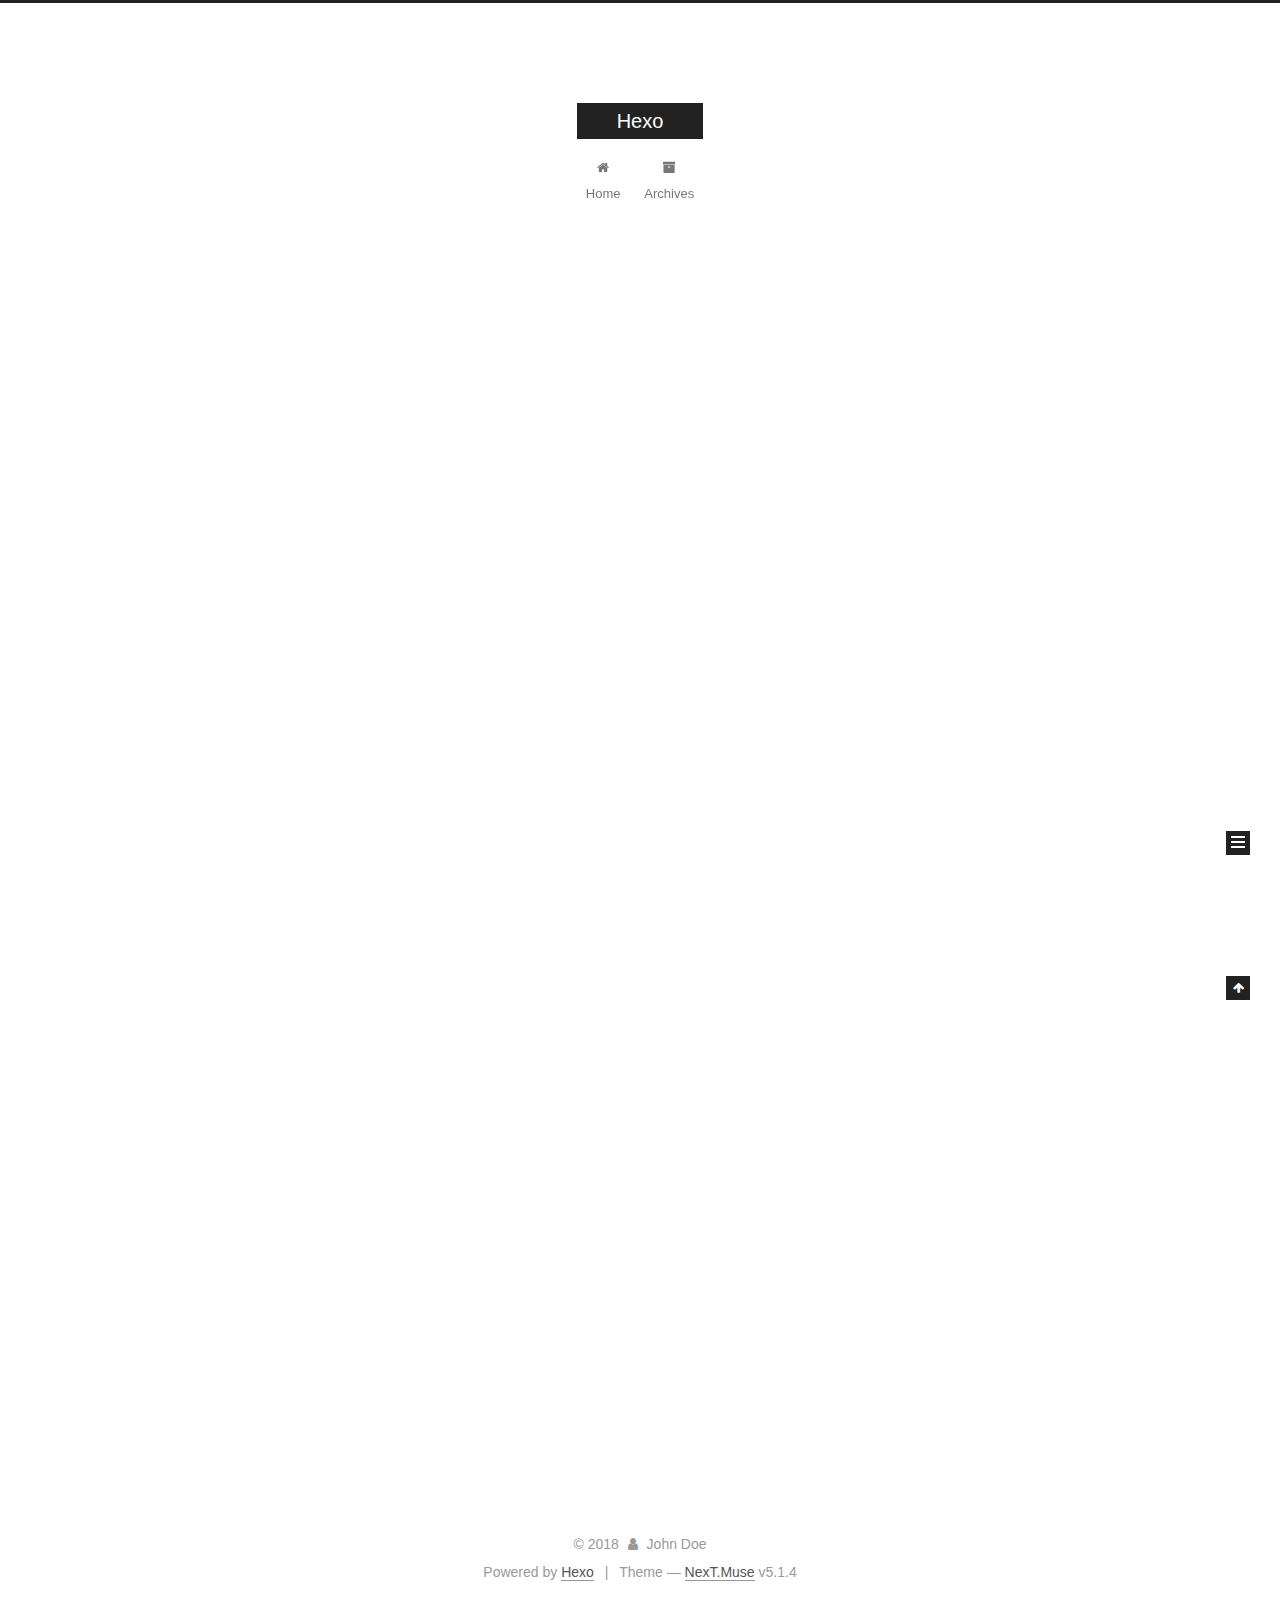
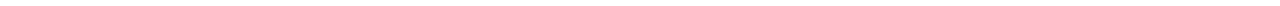
==== commit cfb00c66: "Site updated: 2018-01-24 11:26:59" ====
--- a/index.html
+++ b/index.html
@@ -1,125 +1,424 @@
 <!DOCTYPE html>
-<html>
+
+
+
+  
+
+
+<html class="theme-next muse use-motion" lang="">
 <head>
-  <meta charset="utf-8">
-  
-
-  
-  <title>Hexo</title>
-  <meta name="viewport" content="width=device-width, initial-scale=1, maximum-scale=1">
-  <meta property="og:type" content="website">
+  <meta charset="UTF-8"/>
+<meta http-equiv="X-UA-Compatible" content="IE=edge" />
+<meta name="viewport" content="width=device-width, initial-scale=1, maximum-scale=1"/>
+<meta name="theme-color" content="#222">
+
+
+
+
+
+
+
+
+
+<meta http-equiv="Cache-Control" content="no-transform" />
+<meta http-equiv="Cache-Control" content="no-siteapp" />
+
+
+
+
+
+
+
+
+
+
+
+
+
+
+
+
+  
+  
+  <link href="/lib/fancybox/source/jquery.fancybox.css?v=2.1.5" rel="stylesheet" type="text/css" />
+
+
+
+
+
+
+
+<link href="/lib/font-awesome/css/font-awesome.min.css?v=4.6.2" rel="stylesheet" type="text/css" />
+
+<link href="/css/main.css?v=5.1.4" rel="stylesheet" type="text/css" />
+
+
+  <link rel="apple-touch-icon" sizes="180x180" href="/images/apple-touch-icon-next.png?v=5.1.4">
+
+
+  <link rel="icon" type="image/png" sizes="32x32" href="/images/favicon-32x32-next.png?v=5.1.4">
+
+
+  <link rel="icon" type="image/png" sizes="16x16" href="/images/favicon-16x16-next.png?v=5.1.4">
+
+
+  <link rel="mask-icon" href="/images/logo.svg?v=5.1.4" color="#222">
+
+
+
+
+
+  <meta name="keywords" content="Hexo, NexT" />
+
+
+
+
+
+
+
+
+
+
+<meta property="og:type" content="website">
 <meta property="og:title" content="Hexo">
 <meta property="og:url" content="http://yoursite.com/index.html">
 <meta property="og:site_name" content="Hexo">
 <meta name="twitter:card" content="summary">
 <meta name="twitter:title" content="Hexo">
-  
-    <link rel="alternate" href="/atom.xml" title="Hexo" type="application/atom+xml">
-  
-  
-    <link rel="icon" href="/favicon.png">
-  
-  
-    <link href="//fonts.googleapis.com/css?family=Source+Code+Pro" rel="stylesheet" type="text/css">
-  
-  <link rel="stylesheet" href="/css/style.css">
+
+
+
+<script type="text/javascript" id="hexo.configurations">
+  var NexT = window.NexT || {};
+  var CONFIG = {
+    root: '/',
+    scheme: 'Muse',
+    version: '5.1.4',
+    sidebar: {"position":"left","display":"post","offset":12,"b2t":false,"scrollpercent":false,"onmobile":false},
+    fancybox: true,
+    tabs: true,
+    motion: {"enable":true,"async":false,"transition":{"post_block":"fadeIn","post_header":"slideDownIn","post_body":"slideDownIn","coll_header":"slideLeftIn","sidebar":"slideUpIn"}},
+    duoshuo: {
+      userId: '0',
+      author: 'Author'
+    },
+    algolia: {
+      applicationID: '',
+      apiKey: '',
+      indexName: '',
+      hits: {"per_page":10},
+      labels: {"input_placeholder":"Search for Posts","hits_empty":"We didn't find any results for the search: ${query}","hits_stats":"${hits} results found in ${time} ms"}
+    }
+  };
+</script>
+
+
+
+  <link rel="canonical" href="http://yoursite.com/"/>
+
+
+
+
+
+  <title>Hexo</title>
+  
+
+
+
+
+
+
+
+
 </head>
 
-<body>
-  <div id="container">
-    <div id="wrap">
-      <header id="header">
-  <div id="banner"></div>
-  <div id="header-outer" class="outer">
-    <div id="header-title" class="inner">
-      <h1 id="logo-wrap">
-        <a href="/" id="logo">Hexo</a>
-      </h1>
-      
+<body itemscope itemtype="http://schema.org/WebPage" lang="">
+
+  
+  
+    
+  
+
+  <div class="container sidebar-position-left 
+  page-home">
+    <div class="headband"></div>
+
+    <header id="header" class="header" itemscope itemtype="http://schema.org/WPHeader">
+      <div class="header-inner"><div class="site-brand-wrapper">
+  <div class="site-meta ">
+    
+
+    <div class="custom-logo-site-title">
+      <a href="/"  class="brand" rel="start">
+        <span class="logo-line-before"><i></i></span>
+        <span class="site-title">Hexo</span>
+        <span class="logo-line-after"><i></i></span>
+      </a>
     </div>
-    <div id="header-inner" class="inner">
-      <nav id="main-nav">
-        <a id="main-nav-toggle" class="nav-icon"></a>
-        
-          <a class="main-nav-link" href="/">Home</a>
-        
-          <a class="main-nav-link" href="/archives">Archives</a>
-        
-      </nav>
-      <nav id="sub-nav">
-        
-          <a id="nav-rss-link" class="nav-icon" href="/atom.xml" title="RSS Feed"></a>
-        
-        <a id="nav-search-btn" class="nav-icon" title="Search"></a>
-      </nav>
-      <div id="search-form-wrap">
-        <form action="//google.com/search" method="get" accept-charset="UTF-8" class="search-form"><input type="search" name="q" class="search-form-input" placeholder="Search"><button type="submit" class="search-form-submit">&#xF002;</button><input type="hidden" name="sitesearch" value="http://yoursite.com"></form>
-      </div>
+      
+        <p class="site-subtitle"></p>
+      
+  </div>
+
+  <div class="site-nav-toggle">
+    <button>
+      <span class="btn-bar"></span>
+      <span class="btn-bar"></span>
+      <span class="btn-bar"></span>
+    </button>
+  </div>
+</div>
+
+<nav class="site-nav">
+  
+
+  
+    <ul id="menu" class="menu">
+      
+        
+        <li class="menu-item menu-item-home">
+          <a href="/" rel="section">
+            
+              <i class="menu-item-icon fa fa-fw fa-home"></i> <br />
+            
+            Home
+          </a>
+        </li>
+      
+        
+        <li class="menu-item menu-item-archives">
+          <a href="/archives/" rel="section">
+            
+              <i class="menu-item-icon fa fa-fw fa-archive"></i> <br />
+            
+            Archives
+          </a>
+        </li>
+      
+
+      
+    </ul>
+  
+
+  
+</nav>
+
+
+
+ </div>
+    </header>
+
+    <main id="main" class="main">
+      <div class="main-inner">
+        <div class="content-wrap">
+          <div id="content" class="content">
+            
+  <section id="posts" class="posts-expand">
+    
+      
+
+  
+
+  
+  
+  
+
+  <article class="post post-type-normal" itemscope itemtype="http://schema.org/Article">
+  
+  
+  
+  <div class="post-block">
+    <link itemprop="mainEntityOfPage" href="http://yoursite.com/2018/01/24/law/">
+
+    <span hidden itemprop="author" itemscope itemtype="http://schema.org/Person">
+      <meta itemprop="name" content="John Doe">
+      <meta itemprop="description" content="">
+      <meta itemprop="image" content="/images/avatar.gif">
+    </span>
+
+    <span hidden itemprop="publisher" itemscope itemtype="http://schema.org/Organization">
+      <meta itemprop="name" content="Hexo">
+    </span>
+
+    
+      <header class="post-header">
+
+        
+        
+          <h1 class="post-title" itemprop="name headline">
+                
+                <a class="post-title-link" href="/2018/01/24/law/" itemprop="url">law</a></h1>
+        
+
+        <div class="post-meta">
+          <span class="post-time">
+            
+              <span class="post-meta-item-icon">
+                <i class="fa fa-calendar-o"></i>
+              </span>
+              
+                <span class="post-meta-item-text">Posted on</span>
+              
+              <time title="Post created" itemprop="dateCreated datePublished" datetime="2018-01-24T11:02:28+08:00">
+                2018-01-24
+              </time>
+            
+
+            
+
+            
+          </span>
+
+          
+
+          
+            
+          
+
+          
+          
+
+          
+
+          
+
+          
+
+        </div>
+      </header>
+    
+
+    
+    
+    
+    <div class="post-body" itemprop="articleBody">
+
+      
+      
+
+      
+        
+          
+            
+          
+        
+      
     </div>
-  </div>
-</header>
-      <div class="outer">
-        <section id="main">
-  
-    <article id="post-law" class="article article-type-post" itemscope itemprop="blogPost">
-  <div class="article-meta">
-    <a href="/2018/01/24/law/" class="article-date">
-  <time datetime="2018-01-24T03:02:28.000Z" itemprop="datePublished">2018-01-24</time>
-</a>
-    
-  </div>
-  <div class="article-inner">
-    
-    
-      <header class="article-header">
-        
-  
-    <h1 itemprop="name">
-      <a class="article-title" href="/2018/01/24/law/">law</a>
-    </h1>
-  
-
-      </header>
-    
-    <div class="article-entry" itemprop="articleBody">
-      
-        
-      
-    </div>
-    <footer class="article-footer">
-      <a data-url="http://yoursite.com/2018/01/24/law/" data-id="cjcshumhy0001d8qv40ok72hk" class="article-share-link">Share</a>
-      
+    
+    
+    
+
+    
+
+    
+
+    
+
+    <footer class="post-footer">
+      
+
+      
+
+      
+
+      
+      
+        <div class="post-eof"></div>
       
     </footer>
   </div>
   
-</article>
-
-
-  
-    <article id="post-hello-world" class="article article-type-post" itemscope itemprop="blogPost">
-  <div class="article-meta">
-    <a href="/2018/01/24/hello-world/" class="article-date">
-  <time datetime="2018-01-24T02:55:47.644Z" itemprop="datePublished">2018-01-24</time>
-</a>
-    
-  </div>
-  <div class="article-inner">
-    
-    
-      <header class="article-header">
-        
-  
-    <h1 itemprop="name">
-      <a class="article-title" href="/2018/01/24/hello-world/">Hello World</a>
-    </h1>
-  
-
+  
+  
+  </article>
+
+
+    
+      
+
+  
+
+  
+  
+  
+
+  <article class="post post-type-normal" itemscope itemtype="http://schema.org/Article">
+  
+  
+  
+  <div class="post-block">
+    <link itemprop="mainEntityOfPage" href="http://yoursite.com/2018/01/24/hello-world/">
+
+    <span hidden itemprop="author" itemscope itemtype="http://schema.org/Person">
+      <meta itemprop="name" content="John Doe">
+      <meta itemprop="description" content="">
+      <meta itemprop="image" content="/images/avatar.gif">
+    </span>
+
+    <span hidden itemprop="publisher" itemscope itemtype="http://schema.org/Organization">
+      <meta itemprop="name" content="Hexo">
+    </span>
+
+    
+      <header class="post-header">
+
+        
+        
+          <h1 class="post-title" itemprop="name headline">
+                
+                <a class="post-title-link" href="/2018/01/24/hello-world/" itemprop="url">Hello World</a></h1>
+        
+
+        <div class="post-meta">
+          <span class="post-time">
+            
+              <span class="post-meta-item-icon">
+                <i class="fa fa-calendar-o"></i>
+              </span>
+              
+                <span class="post-meta-item-text">Posted on</span>
+              
+              <time title="Post created" itemprop="dateCreated datePublished" datetime="2018-01-24T10:55:47+08:00">
+                2018-01-24
+              </time>
+            
+
+            
+
+            
+          </span>
+
+          
+
+          
+            
+          
+
+          
+          
+
+          
+
+          
+
+          
+
+        </div>
       </header>
     
-    <div class="article-entry" itemprop="articleBody">
-      
-        <p>Welcome to <a href="https://hexo.io/" target="_blank" rel="noopener">Hexo</a>! This is your very first post. Check <a href="https://hexo.io/docs/" target="_blank" rel="noopener">documentation</a> for more info. If you get any problems when using Hexo, you can find the answer in <a href="https://hexo.io/docs/troubleshooting.html" target="_blank" rel="noopener">troubleshooting</a> or you can ask me on <a href="https://github.com/hexojs/hexo/issues" target="_blank" rel="noopener">GitHub</a>.</p>
+
+    
+    
+    
+    <div class="post-body" itemprop="articleBody">
+
+      
+      
+
+      
+        
+          
+            <p>Welcome to <a href="https://hexo.io/" target="_blank" rel="noopener">Hexo</a>! This is your very first post. Check <a href="https://hexo.io/docs/" target="_blank" rel="noopener">documentation</a> for more info. If you get any problems when using Hexo, you can find the answer in <a href="https://hexo.io/docs/troubleshooting.html" target="_blank" rel="noopener">troubleshooting</a> or you can ask me on <a href="https://github.com/hexojs/hexo/issues" target="_blank" rel="noopener">GitHub</a>.</p>
 <h2 id="Quick-Start"><a href="#Quick-Start" class="headerlink" title="Quick Start"></a>Quick Start</h2><h3 id="Create-a-new-post"><a href="#Create-a-new-post" class="headerlink" title="Create a new post"></a>Create a new post</h3><figure class="highlight bash"><table><tr><td class="gutter"><pre><span class="line">1</span><br></pre></td><td class="code"><pre><span class="line">$ hexo new <span class="string">"My New Post"</span></span><br></pre></td></tr></table></figure>
 <p>More info: <a href="https://hexo.io/docs/writing.html" target="_blank" rel="noopener">Writing</a></p>
 <h3 id="Run-server"><a href="#Run-server" class="headerlink" title="Run server"></a>Run server</h3><figure class="highlight bash"><table><tr><td class="gutter"><pre><span class="line">1</span><br></pre></td><td class="code"><pre><span class="line">$ hexo server</span><br></pre></td></tr></table></figure>
@@ -129,95 +428,307 @@
 <h3 id="Deploy-to-remote-sites"><a href="#Deploy-to-remote-sites" class="headerlink" title="Deploy to remote sites"></a>Deploy to remote sites</h3><figure class="highlight bash"><table><tr><td class="gutter"><pre><span class="line">1</span><br></pre></td><td class="code"><pre><span class="line">$ hexo deploy</span><br></pre></td></tr></table></figure>
 <p>More info: <a href="https://hexo.io/docs/deployment.html" target="_blank" rel="noopener">Deployment</a></p>
 
+          
+        
       
     </div>
-    <footer class="article-footer">
-      <a data-url="http://yoursite.com/2018/01/24/hello-world/" data-id="cjcshumhl0000d8qv35eqhwjj" class="article-share-link">Share</a>
-      
+    
+    
+    
+
+    
+
+    
+
+    
+
+    <footer class="post-footer">
+      
+
+      
+
+      
+
+      
+      
+        <div class="post-eof"></div>
       
     </footer>
   </div>
   
-</article>
-
-
-  
-
-
-</section>
-        
-          <aside id="sidebar">
-  
-    
-
-  
-    
-
-  
-    
-  
-    
-  <div class="widget-wrap">
-    <h3 class="widget-title">Archives</h3>
-    <div class="widget">
-      <ul class="archive-list"><li class="archive-list-item"><a class="archive-list-link" href="/archives/2018/01/">January 2018</a></li></ul>
+  
+  
+  </article>
+
+
+    
+  </section>
+
+  
+
+
+          </div>
+          
+
+
+          
+
+        </div>
+        
+          
+  
+  <div class="sidebar-toggle">
+    <div class="sidebar-toggle-line-wrap">
+      <span class="sidebar-toggle-line sidebar-toggle-line-first"></span>
+      <span class="sidebar-toggle-line sidebar-toggle-line-middle"></span>
+      <span class="sidebar-toggle-line sidebar-toggle-line-last"></span>
     </div>
   </div>
 
-
-  
-    
-  <div class="widget-wrap">
-    <h3 class="widget-title">Recent Posts</h3>
-    <div class="widget">
-      <ul>
-        
-          <li>
-            <a href="/2018/01/24/law/">law</a>
-          </li>
-        
-          <li>
-            <a href="/2018/01/24/hello-world/">Hello World</a>
-          </li>
-        
-      </ul>
+  <aside id="sidebar" class="sidebar">
+    
+    <div class="sidebar-inner">
+
+      
+
+      
+
+      <section class="site-overview-wrap sidebar-panel sidebar-panel-active">
+        <div class="site-overview">
+          <div class="site-author motion-element" itemprop="author" itemscope itemtype="http://schema.org/Person">
+            
+              <p class="site-author-name" itemprop="name">John Doe</p>
+              <p class="site-description motion-element" itemprop="description"></p>
+          </div>
+
+          <nav class="site-state motion-element">
+
+            
+              <div class="site-state-item site-state-posts">
+              
+                <a href="/archives/">
+              
+                  <span class="site-state-item-count">2</span>
+                  <span class="site-state-item-name">posts</span>
+                </a>
+              </div>
+            
+
+            
+
+            
+
+          </nav>
+
+          
+
+          
+
+          
+          
+
+          
+          
+
+          
+
+        </div>
+      </section>
+
+      
+
+      
+
     </div>
+  </aside>
+
+
+        
+      </div>
+    </main>
+
+    <footer id="footer" class="footer">
+      <div class="footer-inner">
+        <div class="copyright">&copy; <span itemprop="copyrightYear">2018</span>
+  <span class="with-love">
+    <i class="fa fa-user"></i>
+  </span>
+  <span class="author" itemprop="copyrightHolder">John Doe</span>
+
+  
+</div>
+
+
+  <div class="powered-by">Powered by <a class="theme-link" target="_blank" href="https://hexo.io">Hexo</a></div>
+
+
+
+  <span class="post-meta-divider">|</span>
+
+
+
+  <div class="theme-info">Theme &mdash; <a class="theme-link" target="_blank" href="https://github.com/iissnan/hexo-theme-next">NexT.Muse</a> v5.1.4</div>
+
+
+
+
+        
+
+
+
+
+
+
+
+        
+      </div>
+    </footer>
+
+    
+      <div class="back-to-top">
+        <i class="fa fa-arrow-up"></i>
+        
+      </div>
+    
+
+    
+
   </div>
 
   
-</aside>
-        
-      </div>
-      <footer id="footer">
-  
-  <div class="outer">
-    <div id="footer-info" class="inner">
-      &copy; 2018 John Doe<br>
-      Powered by <a href="http://hexo.io/" target="_blank">Hexo</a>
-    </div>
-  </div>
-</footer>
-    </div>
-    <nav id="mobile-nav">
-  
-    <a href="/" class="mobile-nav-link">Home</a>
-  
-    <a href="/archives" class="mobile-nav-link">Archives</a>
-  
-</nav>
-    
-
-<script src="//ajax.googleapis.com/ajax/libs/jquery/2.0.3/jquery.min.js"></script>
-
-
-  <link rel="stylesheet" href="/fancybox/jquery.fancybox.css">
-  <script src="/fancybox/jquery.fancybox.pack.js"></script>
-
-
-<script src="/js/script.js"></script>
-
-
-
-  </div>
+
+<script type="text/javascript">
+  if (Object.prototype.toString.call(window.Promise) !== '[object Function]') {
+    window.Promise = null;
+  }
+</script>
+
+
+
+
+
+
+
+
+
+  
+
+
+
+
+
+
+
+
+
+
+
+
+  
+  
+    <script type="text/javascript" src="/lib/jquery/index.js?v=2.1.3"></script>
+  
+
+  
+  
+    <script type="text/javascript" src="/lib/fastclick/lib/fastclick.min.js?v=1.0.6"></script>
+  
+
+  
+  
+    <script type="text/javascript" src="/lib/jquery_lazyload/jquery.lazyload.js?v=1.9.7"></script>
+  
+
+  
+  
+    <script type="text/javascript" src="/lib/velocity/velocity.min.js?v=1.2.1"></script>
+  
+
+  
+  
+    <script type="text/javascript" src="/lib/velocity/velocity.ui.min.js?v=1.2.1"></script>
+  
+
+  
+  
+    <script type="text/javascript" src="/lib/fancybox/source/jquery.fancybox.pack.js?v=2.1.5"></script>
+  
+
+
+  
+
+
+  <script type="text/javascript" src="/js/src/utils.js?v=5.1.4"></script>
+
+  <script type="text/javascript" src="/js/src/motion.js?v=5.1.4"></script>
+
+
+
+  
+  
+
+  
+
+  
+
+
+  <script type="text/javascript" src="/js/src/bootstrap.js?v=5.1.4"></script>
+
+
+
+  
+
+
+  
+
+
+
+
+	
+
+
+
+
+
+  
+
+
+
+
+
+  
+
+
+
+
+
+
+
+
+
+
+
+
+  
+
+
+
+
+
+  
+
+  
+
+  
+
+  
+  
+
+  
+
+  
+
+  
+
 </body>
-</html>+</html>
--- a/css/main.css
+++ b/css/main.css
@@ -0,0 +1,2662 @@
+/* normalize.css v3.0.2 | MIT License | git.io/normalize */
+html {
+  font-family: sans-serif; /* 1 */
+  -ms-text-size-adjust: 100%; /* 2 */
+  -webkit-text-size-adjust: 100%; /* 2 */
+}
+body {
+  margin: 0;
+}
+article,
+aside,
+details,
+figcaption,
+figure,
+footer,
+header,
+hgroup,
+main,
+menu,
+nav,
+section,
+summary {
+  display: block;
+}
+audio,
+canvas,
+progress,
+video {
+  display: inline-block; /* 1 */
+  vertical-align: baseline; /* 2 */
+}
+audio:not([controls]) {
+  display: none;
+  height: 0;
+}
+[hidden],
+template {
+  display: none;
+}
+a {
+  background-color: transparent;
+}
+a:active,
+a:hover {
+  outline: 0;
+}
+abbr[title] {
+  border-bottom: 1px dotted;
+}
+b,
+strong {
+  font-weight: bold;
+}
+dfn {
+  font-style: italic;
+}
+h1 {
+  font-size: 2em;
+  margin: 0.67em 0;
+}
+mark {
+  background: #ff0;
+  color: #000;
+}
+small {
+  font-size: 80%;
+}
+sub,
+sup {
+  font-size: 75%;
+  line-height: 0;
+  position: relative;
+  vertical-align: baseline;
+}
+sup {
+  top: -0.5em;
+}
+sub {
+  bottom: -0.25em;
+}
+img {
+  border: 0;
+}
+svg:not(:root) {
+  overflow: hidden;
+}
+figure {
+  margin: 1em 40px;
+}
+hr {
+  -moz-box-sizing: content-box;
+  box-sizing: content-box;
+  height: 0;
+}
+pre {
+  overflow: auto;
+}
+code,
+kbd,
+pre,
+samp {
+  font-family: monospace, monospace;
+  font-size: 1em;
+}
+button,
+input,
+optgroup,
+select,
+textarea {
+  color: inherit; /* 1 */
+  font: inherit; /* 2 */
+  margin: 0; /* 3 */
+}
+button {
+  overflow: visible;
+}
+button,
+select {
+  text-transform: none;
+}
+button,
+html input[type="button"],
+input[type="reset"],
+input[type="submit"] {
+  -webkit-appearance: button; /* 2 */
+  cursor: pointer; /* 3 */
+}
+button[disabled],
+html input[disabled] {
+  cursor: default;
+}
+button::-moz-focus-inner,
+input::-moz-focus-inner {
+  border: 0;
+  padding: 0;
+}
+input {
+  line-height: normal;
+}
+input[type="checkbox"],
+input[type="radio"] {
+  box-sizing: border-box; /* 1 */
+  padding: 0; /* 2 */
+}
+input[type="number"]::-webkit-inner-spin-button,
+input[type="number"]::-webkit-outer-spin-button {
+  height: auto;
+}
+input[type="search"] {
+  -webkit-appearance: textfield; /* 1 */
+  -moz-box-sizing: content-box;
+  -webkit-box-sizing: content-box; /* 2 */
+  box-sizing: content-box;
+}
+input[type="search"]::-webkit-search-cancel-button,
+input[type="search"]::-webkit-search-decoration {
+  -webkit-appearance: none;
+}
+fieldset {
+  border: 1px solid #c0c0c0;
+  margin: 0 2px;
+  padding: 0.35em 0.625em 0.75em;
+}
+legend {
+  border: 0; /* 1 */
+  padding: 0; /* 2 */
+}
+textarea {
+  overflow: auto;
+}
+optgroup {
+  font-weight: bold;
+}
+table {
+  border-collapse: collapse;
+  border-spacing: 0;
+}
+td,
+th {
+  padding: 0;
+}
+::selection {
+  background: #262a30;
+  color: #fff;
+}
+body {
+  position: relative;
+  font-family: 'Lato', "PingFang SC", "Microsoft YaHei", sans-serif;
+  font-size: 14px;
+  line-height: 2;
+  color: #555;
+  background: #fff;
+}
+@media (max-width: 767px) {
+  body {
+    padding-right: 0 !important;
+  }
+}
+@media (min-width: 768px) and (max-width: 991px) {
+  body {
+    padding-right: 0 !important;
+  }
+}
+@media (min-width: 1600px) {
+  body {
+    font-size: 16px;
+  }
+}
+h1,
+h2,
+h3,
+h4,
+h5,
+h6 {
+  margin: 0;
+  padding: 0;
+  font-weight: bold;
+  line-height: 1.5;
+  font-family: 'Lato', "PingFang SC", "Microsoft YaHei", sans-serif;
+}
+h2,
+h3,
+h4,
+h5,
+h6 {
+  margin: 20px 0 15px;
+}
+h1 {
+  font-size: 22px;
+}
+@media (max-width: 767px) {
+  h1 {
+    font-size: 18px;
+  }
+}
+h2 {
+  font-size: 20px;
+}
+@media (max-width: 767px) {
+  h2 {
+    font-size: 16px;
+  }
+}
+h3 {
+  font-size: 18px;
+}
+@media (max-width: 767px) {
+  h3 {
+    font-size: 14px;
+  }
+}
+h4 {
+  font-size: 16px;
+}
+@media (max-width: 767px) {
+  h4 {
+    font-size: 12px;
+  }
+}
+h5 {
+  font-size: 14px;
+}
+@media (max-width: 767px) {
+  h5 {
+    font-size: 10px;
+  }
+}
+h6 {
+  font-size: 12px;
+}
+@media (max-width: 767px) {
+  h6 {
+    font-size: 8px;
+  }
+}
+p {
+  margin: 0 0 20px 0;
+}
+a {
+  color: #555;
+  text-decoration: none;
+  outline: none;
+  border-bottom: 1px solid #999;
+  word-wrap: break-word;
+}
+a:hover {
+  color: #222;
+  border-bottom-color: #222;
+}
+blockquote {
+  margin: 0;
+  padding: 0;
+}
+img {
+  display: block;
+  margin: auto;
+  max-width: 100%;
+  height: auto;
+}
+hr {
+  margin: 40px 0;
+  height: 3px;
+  border: none;
+  background-color: #ddd;
+  background-image: repeating-linear-gradient(-45deg, #fff, #fff 4px, transparent 4px, transparent 8px);
+}
+blockquote {
+  padding: 0 15px;
+  color: #666;
+  border-left: 4px solid #ddd;
+}
+blockquote cite::before {
+  content: "-";
+  padding: 0 5px;
+}
+dt {
+  font-weight: 700;
+}
+dd {
+  margin: 0;
+  padding: 0;
+}
+kbd {
+  border: 1px solid #ccc;
+  border-radius: 0.2em;
+  box-shadow: 0.1em 0.1em 0.2em rgba(0,0,0,0.1);
+  background-color: #f9f9f9;
+  font-family: inherit;
+  background-image: -webkit-linear-gradient(top, #eee, #fff, #eee);
+  padding: 0.1em 0.3em;
+  white-space: nowrap;
+}
+.text-left {
+  text-align: left;
+}
+.text-center {
+  text-align: center;
+}
+.text-right {
+  text-align: right;
+}
+.text-justify {
+  text-align: justify;
+}
+.text-nowrap {
+  white-space: nowrap;
+}
+.text-lowercase {
+  text-transform: lowercase;
+}
+.text-uppercase {
+  text-transform: uppercase;
+}
+.text-capitalize {
+  text-transform: capitalize;
+}
+.center-block {
+  display: block;
+  margin-left: auto;
+  margin-right: auto;
+}
+.clearfix:before,
+.clearfix:after {
+  content: " ";
+  display: table;
+}
+.clearfix:after {
+  clear: both;
+}
+.pullquote {
+  width: 45%;
+}
+.pullquote.left {
+  float: left;
+  margin-left: 5px;
+  margin-right: 10px;
+}
+.pullquote.right {
+  float: right;
+  margin-left: 10px;
+  margin-right: 5px;
+}
+.affix.affix.affix {
+  position: fixed;
+}
+.translation {
+  margin-top: -20px;
+  font-size: 14px;
+  color: #999;
+}
+.scrollbar-measure {
+  width: 100px;
+  height: 100px;
+  overflow: scroll;
+  position: absolute;
+  top: -9999px;
+}
+.use-motion .motion-element {
+  opacity: 0;
+}
+table {
+  margin: 20px 0;
+  width: 100%;
+  border-collapse: collapse;
+  border-spacing: 0;
+  border: 1px solid #ddd;
+  font-size: 14px;
+  table-layout: fixed;
+  word-wrap: break-all;
+}
+table>tbody>tr:nth-of-type(odd) {
+  background-color: #f9f9f9;
+}
+table>tbody>tr:hover {
+  background-color: #f5f5f5;
+}
+caption,
+th,
+td {
+  padding: 8px;
+  text-align: left;
+  vertical-align: middle;
+  font-weight: normal;
+}
+th,
+td {
+  border-bottom: 3px solid #ddd;
+  border-right: 1px solid #eee;
+}
+th {
+  padding-bottom: 10px;
+  font-weight: 700;
+}
+td {
+  border-bottom-width: 1px;
+}
+html,
+body {
+  height: 100%;
+}
+.container {
+  position: relative;
+  min-height: 100%;
+}
+.header-inner {
+  margin: 0 auto;
+  padding: 100px 0 70px;
+  width: 700px;
+}
+@media (min-width: 1600px) {
+  .container .header-inner {
+    width: 900px;
+  }
+}
+.main {
+  padding-bottom: 150px;
+}
+.main-inner {
+  margin: 0 auto;
+  width: 700px;
+}
+@media (min-width: 1600px) {
+  .container .main-inner {
+    width: 900px;
+  }
+}
+.footer {
+  position: absolute;
+  left: 0;
+  bottom: 0;
+  width: 100%;
+  min-height: 50px;
+}
+.footer-inner {
+  box-sizing: border-box;
+  margin: 20px auto;
+  width: 700px;
+}
+@media (min-width: 1600px) {
+  .container .footer-inner {
+    width: 900px;
+  }
+}
+pre,
+.highlight {
+  overflow: auto;
+  margin: 20px 0;
+  padding: 0;
+  font-size: 13px;
+  color: #4d4d4c;
+  background: #f7f7f7;
+  line-height: 1.6;
+}
+pre,
+code {
+  font-family: consolas, Menlo, "PingFang SC", "Microsoft YaHei", monospace;
+}
+code {
+  padding: 2px 4px;
+  word-wrap: break-word;
+  color: #555;
+  background: #eee;
+  border-radius: 3px;
+  font-size: 13px;
+}
+pre {
+  padding: 10px;
+}
+pre code {
+  padding: 0;
+  color: #4d4d4c;
+  background: none;
+  text-shadow: none;
+}
+.highlight {
+  border-radius: 1px;
+}
+.highlight pre {
+  border: none;
+  margin: 0;
+  padding: 10px 0;
+}
+.highlight table {
+  margin: 0;
+  width: auto;
+  border: none;
+}
+.highlight td {
+  border: none;
+  padding: 0;
+}
+.highlight figcaption {
+  font-size: 1em;
+  color: #4d4d4c;
+  line-height: 1em;
+  margin-bottom: 1em;
+}
+.highlight figcaption:before,
+.highlight figcaption:after {
+  content: " ";
+  display: table;
+}
+.highlight figcaption:after {
+  clear: both;
+}
+.highlight figcaption a {
+  float: right;
+  color: #4d4d4c;
+}
+.highlight figcaption a:hover {
+  border-bottom-color: #4d4d4c;
+}
+.highlight .gutter pre {
+  padding-left: 10px;
+  padding-right: 10px;
+  color: #869194;
+  text-align: right;
+  background-color: #eff2f3;
+}
+.highlight .code pre {
+  width: 100%;
+  padding-left: 10px;
+  padding-right: 10px;
+  background-color: #f7f7f7;
+}
+.highlight .line {
+  height: 20px;
+}
+.gutter {
+  -webkit-user-select: none;
+  -moz-user-select: none;
+  -ms-user-select: none;
+  user-select: none;
+}
+.gist table {
+  width: auto;
+}
+.gist table td {
+  border: none;
+}
+pre .deletion {
+  background: #fdd;
+}
+pre .addition {
+  background: #dfd;
+}
+pre .meta {
+  color: #8959a8;
+}
+pre .comment {
+  color: #8e908c;
+}
+pre .variable,
+pre .attribute,
+pre .tag,
+pre .regexp,
+pre .ruby .constant,
+pre .xml .tag .title,
+pre .xml .pi,
+pre .xml .doctype,
+pre .html .doctype,
+pre .css .id,
+pre .css .class,
+pre .css .pseudo {
+  color: #c82829;
+}
+pre .number,
+pre .preprocessor,
+pre .built_in,
+pre .literal,
+pre .params,
+pre .constant,
+pre .command {
+  color: #f5871f;
+}
+pre .ruby .class .title,
+pre .css .rules .attribute,
+pre .string,
+pre .value,
+pre .inheritance,
+pre .header,
+pre .ruby .symbol,
+pre .xml .cdata,
+pre .special,
+pre .number,
+pre .formula {
+  color: #718c00;
+}
+pre .title,
+pre .css .hexcolor {
+  color: #3e999f;
+}
+pre .function,
+pre .python .decorator,
+pre .python .title,
+pre .ruby .function .title,
+pre .ruby .title .keyword,
+pre .perl .sub,
+pre .javascript .title,
+pre .coffeescript .title {
+  color: #4271ae;
+}
+pre .keyword,
+pre .javascript .function {
+  color: #8959a8;
+}
+.full-image.full-image.full-image.full-image {
+  border: none;
+  max-width: 100%;
+  width: auto;
+  margin: 20px auto 25px;
+}
+@media (min-width: 992px) {
+  .full-image.full-image.full-image.full-image {
+    max-width: none;
+    width: 110%;
+    margin: 25px -5%;
+  }
+}
+.blockquote-center,
+.page-home .post-type-quote blockquote,
+.page-post-detail .post-type-quote blockquote {
+  position: relative;
+  margin: 40px 0;
+  padding: 0;
+  border-left: none;
+  text-align: center;
+}
+.blockquote-center::before,
+.page-home .post-type-quote blockquote::before,
+.page-post-detail .post-type-quote blockquote::before,
+.blockquote-center::after,
+.page-home .post-type-quote blockquote::after,
+.page-post-detail .post-type-quote blockquote::after {
+  position: absolute;
+  content: ' ';
+  display: block;
+  width: 100%;
+  height: 24px;
+  opacity: 0.2;
+  background-repeat: no-repeat;
+  background-position: 0 -6px;
+  background-size: 22px 22px;
+}
+.blockquote-center::before,
+.page-home .post-type-quote blockquote::before,
+.page-post-detail .post-type-quote blockquote::before {
+  top: -20px;
+  background-image: url("../images/quote-l.svg");
+  border-top: 1px solid #ccc;
+}
+.blockquote-center::after,
+.page-home .post-type-quote blockquote::after,
+.page-post-detail .post-type-quote blockquote::after {
+  bottom: -20px;
+  background-image: url("../images/quote-r.svg");
+  border-bottom: 1px solid #ccc;
+  background-position: 100% 8px;
+}
+.blockquote-center p,
+.page-home .post-type-quote blockquote p,
+.page-post-detail .post-type-quote blockquote p,
+.blockquote-center div,
+.page-home .post-type-quote blockquote div,
+.page-post-detail .post-type-quote blockquote div {
+  text-align: center;
+}
+.post .post-body .group-picture img {
+  box-sizing: border-box;
+  padding: 0 3px;
+  border: none;
+}
+.post .group-picture-row {
+  overflow: hidden;
+  margin-top: 6px;
+}
+.post .group-picture-row:first-child {
+  margin-top: 0;
+}
+.post .group-picture-column {
+  float: left;
+}
+.page-post-detail .post-body .group-picture-column {
+  float: none;
+  margin-top: 10px;
+  width: auto !important;
+}
+.page-post-detail .post-body .group-picture-column img {
+  margin: 0 auto;
+}
+.page-archive .group-picture-container {
+  overflow: hidden;
+}
+.page-archive .group-picture-row {
+  float: left;
+}
+.page-archive .group-picture-row:first-child {
+  margin-top: 6px;
+}
+.page-archive .group-picture-column {
+  max-width: 150px;
+  max-height: 150px;
+}
+.post-body .note {
+  position: relative;
+  padding: 15px;
+  margin-bottom: 20px;
+  border: 1px solid #eee;
+  border-left-width: 5px;
+  border-radius: 3px;
+}
+.post-body .note h2,
+.post-body .note h3,
+.post-body .note h4,
+.post-body .note h5,
+.post-body .note h6 {
+  margin-top: 0;
+  margin-bottom: 0;
+  border-bottom: initial;
+  padding-top: 0 !important;
+}
+.post-body .note p:first-child,
+.post-body .note ul:first-child,
+.post-body .note ol:first-child,
+.post-body .note table:first-child,
+.post-body .note pre:first-child,
+.post-body .note blockquote:first-child {
+  margin-top: 0;
+}
+.post-body .note p:last-child,
+.post-body .note ul:last-child,
+.post-body .note ol:last-child,
+.post-body .note table:last-child,
+.post-body .note pre:last-child,
+.post-body .note blockquote:last-child {
+  margin-bottom: 0;
+}
+.post-body .note.default {
+  border-left-color: #777;
+}
+.post-body .note.default h2,
+.post-body .note.default h3,
+.post-body .note.default h4,
+.post-body .note.default h5,
+.post-body .note.default h6 {
+  color: #777;
+}
+.post-body .note.primary {
+  border-left-color: #6f42c1;
+}
+.post-body .note.primary h2,
+.post-body .note.primary h3,
+.post-body .note.primary h4,
+.post-body .note.primary h5,
+.post-body .note.primary h6 {
+  color: #6f42c1;
+}
+.post-body .note.info {
+  border-left-color: #428bca;
+}
+.post-body .note.info h2,
+.post-body .note.info h3,
+.post-body .note.info h4,
+.post-body .note.info h5,
+.post-body .note.info h6 {
+  color: #428bca;
+}
+.post-body .note.success {
+  border-left-color: #5cb85c;
+}
+.post-body .note.success h2,
+.post-body .note.success h3,
+.post-body .note.success h4,
+.post-body .note.success h5,
+.post-body .note.success h6 {
+  color: #5cb85c;
+}
+.post-body .note.warning {
+  border-left-color: #f0ad4e;
+}
+.post-body .note.warning h2,
+.post-body .note.warning h3,
+.post-body .note.warning h4,
+.post-body .note.warning h5,
+.post-body .note.warning h6 {
+  color: #f0ad4e;
+}
+.post-body .note.danger {
+  border-left-color: #d9534f;
+}
+.post-body .note.danger h2,
+.post-body .note.danger h3,
+.post-body .note.danger h4,
+.post-body .note.danger h5,
+.post-body .note.danger h6 {
+  color: #d9534f;
+}
+.post-body .label {
+  display: inline;
+  padding: 0 2px;
+  white-space: nowrap;
+}
+.post-body .label.default {
+  background-color: #f0f0f0;
+}
+.post-body .label.primary {
+  background-color: #efe6f7;
+}
+.post-body .label.info {
+  background-color: #e5f2f8;
+}
+.post-body .label.success {
+  background-color: #e7f4e9;
+}
+.post-body .label.warning {
+  background-color: #fcf6e1;
+}
+.post-body .label.danger {
+  background-color: #fae8eb;
+}
+.post-body .tabs {
+  position: relative;
+  display: block;
+  margin-bottom: 20px;
+  padding-top: 10px;
+}
+.post-body .tabs ul.nav-tabs {
+  margin: 0;
+  padding: 0;
+  display: flex;
+  margin-bottom: -1px;
+}
+@media (max-width: 413px) {
+  .post-body .tabs ul.nav-tabs {
+    display: block;
+    margin-bottom: 5px;
+  }
+}
+.post-body .tabs ul.nav-tabs li.tab {
+  list-style-type: none !important;
+  margin: 0 0.25em 0 0;
+  border-top: 3px solid transparent;
+  border-left: 1px solid transparent;
+  border-right: 1px solid transparent;
+}
+@media (max-width: 413px) {
+  .post-body .tabs ul.nav-tabs li.tab {
+    margin: initial;
+    border-top: 1px solid transparent;
+    border-left: 3px solid transparent;
+    border-right: 1px solid transparent;
+    border-bottom: 1px solid transparent;
+  }
+}
+.post-body .tabs ul.nav-tabs li.tab a {
+  outline: 0;
+  border-bottom: initial;
+  display: block;
+  line-height: 1.8em;
+  padding: 0.25em 0.75em;
+  transition-duration: 0.2s;
+  transition-timing-function: ease-out;
+  transition-delay: 0s;
+}
+.post-body .tabs ul.nav-tabs li.tab a i {
+  width: 1.285714285714286em;
+}
+.post-body .tabs ul.nav-tabs li.tab.active {
+  border-top: 3px solid #fc6423;
+  border-left: 1px solid #ddd;
+  border-right: 1px solid #ddd;
+  background-color: #fff;
+}
+@media (max-width: 413px) {
+  .post-body .tabs ul.nav-tabs li.tab.active {
+    border-top: 1px solid #ddd;
+    border-left: 3px solid #fc6423;
+    border-right: 1px solid #ddd;
+    border-bottom: 1px solid #ddd;
+  }
+}
+.post-body .tabs ul.nav-tabs li.tab.active a {
+  cursor: default;
+  color: #555;
+}
+.post-body .tabs .tab-content {
+  background-color: #fff;
+}
+.post-body .tabs .tab-content .tab-pane {
+  border: 1px solid #ddd;
+  padding: 20px 20px 0 20px;
+}
+.post-body .tabs .tab-content .tab-pane:not(.active) {
+  display: none !important;
+}
+.post-body .tabs .tab-content .tab-pane.active {
+  display: block !important;
+}
+.btn {
+  display: inline-block;
+  padding: 0 20px;
+  font-size: 14px;
+  color: #fff;
+  background: #222;
+  border: 2px solid #222;
+  text-decoration: none;
+  border-radius: 0;
+  transition-property: background-color;
+  transition-duration: 0.2s;
+  transition-timing-function: ease-in-out;
+  transition-delay: 0s;
+  line-height: 2;
+}
+.btn:hover {
+  border-color: #222;
+  color: #222;
+  background: #fff;
+}
+.btn +.btn {
+  margin: 0 0 8px 8px;
+}
+.btn .fa-fw {
+  width: 1.285714285714286em;
+  text-align: left;
+}
+.btn-bar {
+  display: block;
+  width: 22px;
+  height: 2px;
+  background: #555;
+  border-radius: 1px;
+}
+.btn-bar+.btn-bar {
+  margin-top: 4px;
+}
+.pagination {
+  margin: 120px 0 40px;
+  text-align: center;
+  border-top: 1px solid #eee;
+}
+.page-number-basic,
+.pagination .prev,
+.pagination .next,
+.pagination .page-number,
+.pagination .space {
+  display: inline-block;
+  position: relative;
+  top: -1px;
+  margin: 0 10px;
+  padding: 0 11px;
+}
+@media (max-width: 767px) {
+  .page-number-basic,
+  .pagination .prev,
+  .pagination .next,
+  .pagination .page-number,
+  .pagination .space {
+    margin: 0 5px;
+  }
+}
+.pagination .prev,
+.pagination .next,
+.pagination .page-number {
+  border-bottom: 0;
+  border-top: 1px solid #eee;
+  transition-property: border-color;
+  transition-duration: 0.2s;
+  transition-timing-function: ease-in-out;
+  transition-delay: 0s;
+}
+.pagination .prev:hover,
+.pagination .next:hover,
+.pagination .page-number:hover {
+  border-top-color: #222;
+}
+.pagination .space {
+  padding: 0;
+  margin: 0;
+}
+.pagination .prev {
+  margin-left: 0;
+}
+.pagination .next {
+  margin-right: 0;
+}
+.pagination .page-number.current {
+  color: #fff;
+  background: #ccc;
+  border-top-color: #ccc;
+}
+@media (max-width: 767px) {
+  .pagination {
+    border-top: none;
+  }
+  .pagination .prev,
+  .pagination .next,
+  .pagination .page-number {
+    margin-bottom: 10px;
+    border-top: 0;
+    border-bottom: 1px solid #eee;
+    padding: 0 10px;
+  }
+  .pagination .prev:hover,
+  .pagination .next:hover,
+  .pagination .page-number:hover {
+    border-bottom-color: #222;
+  }
+}
+.comments {
+  margin: 60px 20px 0;
+}
+.tag-cloud {
+  text-align: center;
+}
+.tag-cloud a {
+  display: inline-block;
+  margin: 10px;
+}
+.back-to-top {
+  box-sizing: border-box;
+  position: fixed;
+  bottom: -100px;
+  right: 30px;
+  z-index: 1050;
+  padding: 0 6px;
+  width: 24px;
+  background: #222;
+  font-size: 12px;
+  opacity: 1;
+  color: #fff;
+  cursor: pointer;
+  text-align: center;
+  -webkit-transform: translateZ(0);
+  transition-property: bottom;
+  transition-duration: 0.2s;
+  transition-timing-function: ease-in-out;
+  transition-delay: 0s;
+}
+@media (min-width: 768px) and (max-width: 991px) {
+  .back-to-top {
+    display: none !important;
+  }
+}
+@media (max-width: 767px) {
+  .back-to-top {
+    display: none !important;
+  }
+}
+.back-to-top.back-to-top-on {
+  bottom: 19px;
+}
+.header {
+  background: transparent;
+}
+.header-inner {
+  position: relative;
+}
+.headband {
+  height: 3px;
+  background: #222;
+}
+.site-meta {
+  margin: 0;
+  text-align: center;
+}
+@media (max-width: 767px) {
+  .site-meta {
+    text-align: center;
+  }
+}
+.brand {
+  position: relative;
+  display: inline-block;
+  padding: 0 40px;
+  color: #fff;
+  background: #222;
+  border-bottom: none;
+}
+.brand:hover {
+  color: #fff;
+}
+.logo {
+  display: inline-block;
+  margin-right: 5px;
+  line-height: 36px;
+  vertical-align: top;
+}
+.site-title {
+  display: inline-block;
+  vertical-align: top;
+  line-height: 36px;
+  font-size: 20px;
+  font-weight: normal;
+  font-family: 'Lato', "PingFang SC", "Microsoft YaHei", sans-serif;
+}
+.site-subtitle {
+  margin-top: 10px;
+  font-size: 13px;
+  color: #999;
+}
+.use-motion .brand {
+  opacity: 0;
+}
+.use-motion .logo,
+.use-motion .site-title,
+.use-motion .site-subtitle {
+  opacity: 0;
+  position: relative;
+  top: -10px;
+}
+.site-nav-toggle {
+  display: none;
+  position: absolute;
+  top: 10px;
+  left: 10px;
+}
+@media (max-width: 767px) {
+  .site-nav-toggle {
+    display: block;
+  }
+}
+.site-nav-toggle button {
+  margin-top: 2px;
+  padding: 9px 10px;
+  background: transparent;
+  border: none;
+}
+@media (max-width: 767px) {
+  .site-nav {
+    display: none;
+    margin: 0 -10px;
+    padding: 0 10px;
+    clear: both;
+    border-top: 1px solid #ddd;
+  }
+}
+@media (min-width: 768px) and (max-width: 991px) {
+  .site-nav {
+    display: block !important;
+  }
+}
+@media (min-width: 992px) {
+  .site-nav {
+    display: block !important;
+  }
+}
+.menu {
+  margin-top: 20px;
+  padding-left: 0;
+  text-align: center;
+}
+.menu .menu-item {
+  display: inline-block;
+  margin: 0 10px;
+  list-style: none;
+}
+@media screen and (max-width: 767px) {
+  .menu .menu-item {
+    margin-top: 10px;
+  }
+}
+.menu .menu-item a {
+  display: block;
+  font-size: 13px;
+  line-height: inherit;
+  border-bottom: 1px solid transparent;
+  transition-property: border-color;
+  transition-duration: 0.2s;
+  transition-timing-function: ease-in-out;
+  transition-delay: 0s;
+}
+.menu .menu-item a:hover {
+  border-bottom-color: #222;
+}
+.menu .menu-item .fa {
+  margin-right: 5px;
+}
+.use-motion .menu-item {
+  opacity: 0;
+}
+.post-body {
+  font-family: 'Lato', "PingFang SC", "Microsoft YaHei", sans-serif;
+}
+@media (max-width: 767px) {
+  .post-body {
+    word-break: break-word;
+  }
+}
+.post-body .fancybox img {
+  display: block !important;
+  margin: 0 auto;
+  cursor: pointer;
+  cursor: zoom-in;
+  cursor: -webkit-zoom-in;
+}
+.post-body .image-caption,
+.post-body .figure .caption {
+  margin: -20px auto 15px;
+  text-align: center;
+  font-size: 14px;
+  color: #999;
+  font-weight: bold;
+  line-height: 1;
+}
+.post-sticky-flag {
+  display: inline-block;
+  font-size: 16px;
+  -ms-transform: rotate(30deg);
+  -webkit-transform: rotate(30deg);
+  -moz-transform: rotate(30deg);
+  -ms-transform: rotate(30deg);
+  -o-transform: rotate(30deg);
+  transform: rotate(30deg);
+}
+.use-motion .post-block,
+.use-motion .pagination,
+.use-motion .comments {
+  opacity: 0;
+}
+.use-motion .post-header {
+  opacity: 0;
+}
+.use-motion .post-body {
+  opacity: 0;
+}
+.use-motion .collection-title {
+  opacity: 0;
+}
+.posts-expand {
+  padding-top: 40px;
+}
+@media (max-width: 767px) {
+  .posts-expand {
+    margin: 0 20px;
+  }
+  .post-body pre .gutter pre {
+    padding-right: 10px;
+  }
+  .post-body .highlight {
+    margin-left: 0px;
+    margin-right: 0px;
+    padding: 0;
+  }
+  .post-body .highlight .gutter pre {
+    padding-right: 10px;
+  }
+}
+@media (min-width: 992px) {
+  .posts-expand .post-body {
+    text-align: justify;
+  }
+}
+.posts-expand .post-body h2,
+.posts-expand .post-body h3,
+.posts-expand .post-body h4,
+.posts-expand .post-body h5,
+.posts-expand .post-body h6 {
+  padding-top: 10px;
+}
+.posts-expand .post-body h2 .header-anchor,
+.posts-expand .post-body h3 .header-anchor,
+.posts-expand .post-body h4 .header-anchor,
+.posts-expand .post-body h5 .header-anchor,
+.posts-expand .post-body h6 .header-anchor {
+  float: right;
+  margin-left: 10px;
+  color: #ccc;
+  border-bottom-style: none;
+  visibility: hidden;
+}
+.posts-expand .post-body h2 .header-anchor:hover,
+.posts-expand .post-body h3 .header-anchor:hover,
+.posts-expand .post-body h4 .header-anchor:hover,
+.posts-expand .post-body h5 .header-anchor:hover,
+.posts-expand .post-body h6 .header-anchor:hover {
+  color: inherit;
+}
+.posts-expand .post-body h2:hover .header-anchor,
+.posts-expand .post-body h3:hover .header-anchor,
+.posts-expand .post-body h4:hover .header-anchor,
+.posts-expand .post-body h5:hover .header-anchor,
+.posts-expand .post-body h6:hover .header-anchor {
+  visibility: visible;
+}
+.posts-expand .post-body ul li {
+  list-style: circle;
+}
+.posts-expand .post-body img {
+  box-sizing: border-box;
+  margin: auto;
+  padding: 3px;
+  border: 1px solid #ddd;
+}
+.posts-expand .post-body .fancybox img {
+  margin: 0 auto 25px;
+}
+@media (max-width: 767px) {
+  .posts-collapse {
+    margin: 0 20px;
+  }
+  .posts-collapse .post-title,
+  .posts-collapse .post-meta {
+    display: block;
+    width: auto;
+    text-align: left;
+  }
+}
+.posts-collapse {
+  position: relative;
+  z-index: 1010;
+  margin-left: 55px;
+}
+.posts-collapse::after {
+  content: " ";
+  position: absolute;
+  top: 20px;
+  left: 0;
+  margin-left: -2px;
+  width: 4px;
+  height: 100%;
+  background: #f5f5f5;
+  z-index: -1;
+}
+@media (max-width: 767px) {
+  .posts-collapse {
+    margin: 0 20px;
+  }
+}
+.posts-collapse .collection-title {
+  position: relative;
+  margin: 60px 0;
+}
+.posts-collapse .collection-title h1,
+.posts-collapse .collection-title h2 {
+  margin-left: 20px;
+}
+.posts-collapse .collection-title small {
+  color: #bbb;
+  margin-left: 5px;
+}
+.posts-collapse .collection-title::before {
+  content: " ";
+  position: absolute;
+  left: 0;
+  top: 50%;
+  margin-left: -4px;
+  margin-top: -4px;
+  width: 8px;
+  height: 8px;
+  background: #bbb;
+  border-radius: 50%;
+}
+.posts-collapse .post {
+  margin: 30px 0;
+}
+.posts-collapse .post-header {
+  position: relative;
+  transition-duration: 0.2s;
+  transition-timing-function: ease-in-out;
+  transition-delay: 0s;
+  transition-property: border;
+  border-bottom: 1px dashed #ccc;
+}
+.posts-collapse .post-header::before {
+  content: " ";
+  position: absolute;
+  left: 0;
+  top: 12px;
+  width: 6px;
+  height: 6px;
+  margin-left: -4px;
+  background: #bbb;
+  border-radius: 50%;
+  border: 1px solid #fff;
+  transition-duration: 0.2s;
+  transition-timing-function: ease-in-out;
+  transition-delay: 0s;
+  transition-property: background;
+}
+.posts-collapse .post-header:hover {
+  border-bottom-color: #666;
+}
+.posts-collapse .post-header:hover::before {
+  background: #222;
+}
+.posts-collapse .post-meta {
+  position: absolute;
+  font-size: 12px;
+  left: 20px;
+  top: 5px;
+}
+.posts-collapse .post-comments-count {
+  display: none;
+}
+.posts-collapse .post-title {
+  margin-left: 60px;
+  font-size: 16px;
+  font-weight: normal;
+  line-height: inherit;
+}
+.posts-collapse .post-title::after {
+  margin-left: 3px;
+  opacity: 0.6;
+}
+.posts-collapse .post-title a {
+  color: #666;
+  border-bottom: none;
+}
+.page-home .post-type-quote .post-header,
+.page-post-detail .post-type-quote .post-header,
+.page-home .post-type-quote .post-tags,
+.page-post-detail .post-type-quote .post-tags {
+  display: none;
+}
+.posts-expand .post-title {
+  text-align: center;
+  word-break: break-word;
+  font-weight: 400;
+}
+.posts-expand .post-title-link {
+  display: inline-block;
+  position: relative;
+  color: #555;
+  border-bottom: none;
+  line-height: 1.2;
+  vertical-align: top;
+}
+.posts-expand .post-title-link::before {
+  content: "";
+  position: absolute;
+  width: 100%;
+  height: 2px;
+  bottom: 0;
+  left: 0;
+  background-color: #000;
+  visibility: hidden;
+  -webkit-transform: scaleX(0);
+  -moz-transform: scaleX(0);
+  -ms-transform: scaleX(0);
+  -o-transform: scaleX(0);
+  transform: scaleX(0);
+  transition-duration: 0.2s;
+  transition-timing-function: ease-in-out;
+  transition-delay: 0s;
+}
+.posts-expand .post-title-link:hover::before {
+  visibility: visible;
+  -webkit-transform: scaleX(1);
+  -moz-transform: scaleX(1);
+  -ms-transform: scaleX(1);
+  -o-transform: scaleX(1);
+  transform: scaleX(1);
+}
+.posts-expand .post-title-link .fa {
+  font-size: 16px;
+}
+.posts-expand .post-meta {
+  margin: 3px 0 60px 0;
+  color: #999;
+  font-family: 'Lato', "PingFang SC", "Microsoft YaHei", sans-serif;
+  font-size: 12px;
+  text-align: center;
+}
+.posts-expand .post-meta .post-category-list {
+  display: inline-block;
+  margin: 0;
+  padding: 3px;
+}
+.posts-expand .post-meta .post-category-list-link {
+  color: #999;
+}
+.posts-expand .post-meta .post-description {
+  font-size: 14px;
+  margin-top: 2px;
+}
+.post-meta-divider {
+  margin: 0 0.5em;
+}
+.post-meta-item-icon {
+  margin-right: 3px;
+}
+@media (min-width: 768px) and (max-width: 991px) {
+  .post-meta-item-icon {
+    display: inline-block;
+  }
+}
+@media (max-width: 767px) {
+  .post-meta-item-icon {
+    display: inline-block;
+  }
+}
+@media (min-width: 768px) and (max-width: 991px) {
+  .post-meta-item-text {
+    display: none;
+  }
+}
+@media (max-width: 767px) {
+  .post-meta-item-text {
+    display: none;
+  }
+}
+@media (max-width: 767px) {
+  .posts-expand .post-comments-count {
+    display: none;
+  }
+}
+.post-button {
+  margin-top: 40px;
+}
+.posts-expand .post-tags {
+  margin-top: 40px;
+  text-align: center;
+}
+.posts-expand .post-tags a {
+  display: inline-block;
+  margin-right: 10px;
+  font-size: 13px;
+}
+.post-nav {
+  display: table;
+  margin-top: 15px;
+  width: 100%;
+  border-top: 1px solid #eee;
+}
+.post-nav-divider {
+  display: table-cell;
+  width: 10%;
+}
+.post-nav-item {
+  display: table-cell;
+  padding: 10px 0 0 0;
+  width: 45%;
+  vertical-align: top;
+}
+.post-nav-item a {
+  position: relative;
+  display: block;
+  line-height: 25px;
+  font-size: 14px;
+  color: #555;
+  border-bottom: none;
+}
+.post-nav-item a:hover {
+  color: #222;
+  border-bottom: none;
+}
+.post-nav-item a:active {
+  top: 2px;
+}
+.post-nav-item .fa {
+  position: absolute;
+  top: 8px;
+  left: 0;
+  font-size: 12px;
+}
+.post-nav-next a {
+  padding-left: 15px;
+}
+.post-nav-prev {
+  text-align: right;
+}
+.post-nav-prev a {
+  padding-right: 15px;
+}
+.post-nav-prev .fa {
+  right: 0;
+  left: auto;
+}
+.posts-expand .post-eof {
+  display: block;
+  margin: 80px auto 60px;
+  width: 8%;
+  height: 1px;
+  background: #ccc;
+  text-align: center;
+}
+.post:last-child .post-eof.post-eof.post-eof {
+  display: none;
+}
+.post-gallery {
+  display: table;
+  table-layout: fixed;
+  width: 100%;
+  border-collapse: separate;
+}
+.post-gallery-row {
+  display: table-row;
+}
+.post-gallery .post-gallery-img {
+  display: table-cell;
+  text-align: center;
+  vertical-align: middle;
+  border: none;
+}
+.post-gallery .post-gallery-img img {
+  max-width: 100%;
+  max-height: 100%;
+  border: none;
+}
+.fancybox-close,
+.fancybox-close:hover {
+  border: none;
+}
+.rtl.post-body p,
+.rtl.post-body a,
+.rtl.post-body h1,
+.rtl.post-body h2,
+.rtl.post-body h3,
+.rtl.post-body h4,
+.rtl.post-body h5,
+.rtl.post-body h6,
+.rtl.post-body li,
+.rtl.post-body ul,
+.rtl.post-body ol {
+  direction: rtl;
+  font-family: UKIJ Ekran;
+}
+.rtl.post-title {
+  font-family: UKIJ Ekran;
+}
+.sidebar {
+  position: fixed;
+  right: 0;
+  top: 0;
+  bottom: 0;
+  width: 0;
+  z-index: 1040;
+  box-shadow: inset 0 2px 6px #000;
+  background: #222;
+  -webkit-transform: translateZ(0);
+}
+.sidebar a {
+  color: #999;
+  border-bottom-color: #555;
+}
+.sidebar a:hover {
+  color: #eee;
+}
+@media (min-width: 768px) and (max-width: 991px) {
+  .sidebar {
+    display: none !important;
+  }
+}
+@media (max-width: 767px) {
+  .sidebar {
+    display: none !important;
+  }
+}
+.sidebar-inner {
+  position: relative;
+  padding: 20px 10px;
+  color: #999;
+  text-align: center;
+}
+.site-overview-wrap {
+  overflow: hidden;
+}
+.site-overview {
+  overflow-y: auto;
+  overflow-x: hidden;
+}
+.sidebar-toggle {
+  position: fixed;
+  right: 30px;
+  bottom: 45px;
+  width: 14px;
+  height: 14px;
+  padding: 5px;
+  background: #222;
+  line-height: 0;
+  z-index: 1050;
+  cursor: pointer;
+  -webkit-transform: translateZ(0);
+}
+@media (min-width: 768px) and (max-width: 991px) {
+  .sidebar-toggle {
+    display: none !important;
+  }
+}
+@media (max-width: 767px) {
+  .sidebar-toggle {
+    display: none !important;
+  }
+}
+.sidebar-toggle-line {
+  position: relative;
+  display: inline-block;
+  vertical-align: top;
+  height: 2px;
+  width: 100%;
+  background: #fff;
+  margin-top: 3px;
+}
+.sidebar-toggle-line:first-child {
+  margin-top: 0;
+}
+.site-author-image {
+  display: block;
+  margin: 0 auto;
+  padding: 2px;
+  max-width: 96px;
+  height: auto;
+  border: 2px solid #333;
+}
+.site-author-name {
+  margin: 5px 0 0;
+  text-align: center;
+  color: #f5f5f5;
+  font-weight: normal;
+}
+.site-description {
+  margin-top: 5px;
+  text-align: center;
+  font-size: 14px;
+  color: #999;
+}
+.site-state {
+  overflow: hidden;
+  line-height: 1.4;
+  white-space: nowrap;
+  text-align: center;
+}
+.site-state-item {
+  display: inline-block;
+  padding: 0 15px;
+  border-left: 1px solid #333;
+}
+.site-state-item:first-child {
+  border-left: none;
+}
+.site-state-item a {
+  border-bottom: none;
+}
+.site-state-item-count {
+  display: block;
+  text-align: center;
+  color: inherit;
+  font-weight: 600;
+  font-size: 18px;
+}
+.site-state-item-name {
+  font-size: 13px;
+  color: inherit;
+}
+.feed-link {
+  margin-top: 20px;
+}
+.feed-link a {
+  display: inline-block;
+  padding: 0 15px;
+  color: #fc6423;
+  border: 1px solid #fc6423;
+  border-radius: 4px;
+}
+.feed-link a i {
+  color: #fc6423;
+  font-size: 14px;
+}
+.feed-link a:hover {
+  color: #fff;
+  background: #fc6423;
+}
+.feed-link a:hover i {
+  color: #fff;
+}
+.links-of-author {
+  margin-top: 20px;
+}
+.links-of-author a {
+  display: inline-block;
+  vertical-align: middle;
+  margin-right: 10px;
+  margin-bottom: 10px;
+  border-bottom-color: #555;
+  font-size: 13px;
+}
+.links-of-author a:before {
+  display: inline-block;
+  vertical-align: middle;
+  margin-right: 3px;
+  content: " ";
+  width: 4px;
+  height: 4px;
+  border-radius: 50%;
+  background: #2fcfff;
+}
+.links-of-blogroll {
+  font-size: 13px;
+}
+.links-of-blogroll-title {
+  margin-top: 20px;
+  font-size: 14px;
+  font-weight: 600;
+}
+.links-of-blogroll-list {
+  margin: 0;
+  padding: 0;
+  list-style: none;
+}
+.links-of-blogroll-item {
+  padding: 2px 10px;
+}
+.links-of-blogroll-item a {
+  max-width: 280px;
+  box-sizing: border-box;
+  display: inline-block;
+  overflow: hidden;
+  white-space: nowrap;
+  text-overflow: ellipsis;
+}
+.sidebar-nav {
+  margin: 0 0 20px;
+  padding-left: 0;
+}
+.sidebar-nav li {
+  display: inline-block;
+  cursor: pointer;
+  border-bottom: 1px solid transparent;
+  font-size: 14px;
+  color: #555;
+}
+.sidebar-nav li:hover {
+  color: #f5f5f5;
+}
+.page-post-detail .sidebar-nav-toc {
+  padding: 0 5px;
+}
+.page-post-detail .sidebar-nav-overview {
+  margin-left: 10px;
+}
+.sidebar-nav .sidebar-nav-active {
+  color: #87daff;
+  border-bottom-color: #87daff;
+}
+.sidebar-nav .sidebar-nav-active:hover {
+  color: #87daff;
+}
+.sidebar-panel {
+  display: none;
+}
+.sidebar-panel-active {
+  display: block;
+}
+.post-toc-empty {
+  font-size: 14px;
+  color: #666;
+}
+.post-toc-wrap {
+  overflow: hidden;
+}
+.post-toc {
+  overflow: auto;
+}
+.post-toc ol {
+  margin: 0;
+  padding: 0 2px 5px 10px;
+  text-align: left;
+  list-style: none;
+  font-size: 14px;
+}
+.post-toc ol > ol {
+  padding-left: 0;
+}
+.post-toc ol a {
+  transition-duration: 0.2s;
+  transition-timing-function: ease-in-out;
+  transition-delay: 0s;
+  transition-property: all;
+  color: #999;
+  border-bottom-color: #555;
+}
+.post-toc ol a:hover {
+  color: #ccc;
+  border-bottom-color: #ccc;
+}
+.post-toc .nav-item {
+  overflow: hidden;
+  text-overflow: ellipsis;
+  text-align: justify;
+  white-space: nowrap;
+  line-height: 1.8;
+}
+.post-toc .nav .nav-child {
+  display: none;
+}
+.post-toc .nav .active > .nav-child {
+  display: block;
+}
+.post-toc .nav .active-current > .nav-child {
+  display: block;
+}
+.post-toc .nav .active-current > .nav-child > .nav-item {
+  display: block;
+}
+.post-toc .nav .active > a {
+  color: #87daff;
+  border-bottom-color: #87daff;
+}
+.post-toc .nav .active-current > a {
+  color: #87daff;
+}
+.post-toc .nav .active-current > a:hover {
+  color: #87daff;
+}
+.footer {
+  font-size: 14px;
+  color: #999;
+}
+.footer img {
+  border: none;
+}
+.footer-inner {
+  text-align: center;
+}
+.with-love {
+  display: inline-block;
+  margin: 0 5px;
+}
+.powered-by,
+.theme-info {
+  display: inline-block;
+}
+.cc-license {
+  margin-top: 10px;
+  text-align: center;
+}
+.cc-license .cc-opacity {
+  opacity: 0.7;
+  border-bottom: none;
+}
+.cc-license .cc-opacity:hover {
+  opacity: 0.9;
+}
+.cc-license img {
+  display: inline-block;
+}
+.theme-next #ds-thread #ds-reset {
+  color: #555;
+}
+.theme-next #ds-thread #ds-reset .ds-replybox {
+  margin-bottom: 30px;
+}
+.theme-next #ds-thread #ds-reset .ds-replybox .ds-avatar,
+.theme-next #ds-reset .ds-avatar img {
+  box-shadow: none;
+}
+.theme-next #ds-thread #ds-reset .ds-textarea-wrapper {
+  border-color: #c7d4e1;
+  background: none;
+  border-top-right-radius: 3px;
+  border-top-left-radius: 3px;
+}
+.theme-next #ds-thread #ds-reset .ds-textarea-wrapper textarea {
+  height: 60px;
+}
+.theme-next #ds-reset .ds-rounded-top {
+  border-radius: 0;
+}
+.theme-next #ds-thread #ds-reset .ds-post-toolbar {
+  box-sizing: border-box;
+  border: 1px solid #c7d4e1;
+  background: #f6f8fa;
+}
+.theme-next #ds-thread #ds-reset .ds-post-options {
+  height: 40px;
+  border: none;
+  background: none;
+}
+.theme-next #ds-thread #ds-reset .ds-toolbar-buttons {
+  top: 11px;
+}
+.theme-next #ds-thread #ds-reset .ds-sync {
+  top: 5px;
+}
+.theme-next #ds-thread #ds-reset .ds-post-button {
+  top: 4px;
+  right: 5px;
+  width: 90px;
+  height: 30px;
+  border: 1px solid #c5ced7;
+  border-radius: 3px;
+  background-image: linear-gradient(#fbfbfc, #f5f7f9);
+  color: #60676d;
+}
+.theme-next #ds-thread #ds-reset .ds-post-button:hover {
+  background-position: 0 -30px;
+  color: #60676d;
+}
+.theme-next #ds-thread #ds-reset .ds-comments-info {
+  padding: 10px 0;
+}
+.theme-next #ds-thread #ds-reset .ds-sort {
+  display: none;
+}
+.theme-next #ds-thread #ds-reset li.ds-tab a.ds-current {
+  border: none;
+  background: #f6f8fa;
+  color: #60676d;
+}
+.theme-next #ds-thread #ds-reset li.ds-tab a.ds-current:hover {
+  background-color: #e9f0f7;
+  color: #60676d;
+}
+.theme-next #ds-thread #ds-reset li.ds-tab a {
+  border-radius: 2px;
+  padding: 5px;
+}
+.theme-next #ds-thread #ds-reset .ds-login-buttons p {
+  color: #999;
+  line-height: 36px;
+}
+.theme-next #ds-thread #ds-reset .ds-login-buttons .ds-service-list li {
+  height: 28px;
+}
+.theme-next #ds-thread #ds-reset .ds-service-list a {
+  background: none;
+  padding: 5px;
+  border: 1px solid;
+  border-radius: 3px;
+  text-align: center;
+}
+.theme-next #ds-thread #ds-reset .ds-service-list a:hover {
+  color: #fff;
+  background: #666;
+}
+.theme-next #ds-thread #ds-reset .ds-service-list .ds-weibo {
+  color: #fc9b00;
+  border-color: #fc9b00;
+}
+.theme-next #ds-thread #ds-reset .ds-service-list .ds-weibo:hover {
+  background: #fc9b00;
+}
+.theme-next #ds-thread #ds-reset .ds-service-list .ds-qq {
+  color: #60a3ec;
+  border-color: #60a3ec;
+}
+.theme-next #ds-thread #ds-reset .ds-service-list .ds-qq:hover {
+  background: #60a3ec;
+}
+.theme-next #ds-thread #ds-reset .ds-service-list .ds-renren {
+  color: #2e7ac4;
+  border-color: #2e7ac4;
+}
+.theme-next #ds-thread #ds-reset .ds-service-list .ds-renren:hover {
+  background: #2e7ac4;
+}
+.theme-next #ds-thread #ds-reset .ds-service-list .ds-douban {
+  color: #37994c;
+  border-color: #37994c;
+}
+.theme-next #ds-thread #ds-reset .ds-service-list .ds-douban:hover {
+  background: #37994c;
+}
+.theme-next #ds-thread #ds-reset .ds-service-list .ds-kaixin {
+  color: #fef20d;
+  border-color: #fef20d;
+}
+.theme-next #ds-thread #ds-reset .ds-service-list .ds-kaixin:hover {
+  background: #fef20d;
+}
+.theme-next #ds-thread #ds-reset .ds-service-list .ds-netease {
+  color: #f00;
+  border-color: #f00;
+}
+.theme-next #ds-thread #ds-reset .ds-service-list .ds-netease:hover {
+  background: #f00;
+}
+.theme-next #ds-thread #ds-reset .ds-service-list .ds-sohu {
+  color: #ffcb05;
+  border-color: #ffcb05;
+}
+.theme-next #ds-thread #ds-reset .ds-service-list .ds-sohu:hover {
+  background: #ffcb05;
+}
+.theme-next #ds-thread #ds-reset .ds-service-list .ds-baidu {
+  color: #2831e0;
+  border-color: #2831e0;
+}
+.theme-next #ds-thread #ds-reset .ds-service-list .ds-baidu:hover {
+  background: #2831e0;
+}
+.theme-next #ds-thread #ds-reset .ds-service-list .ds-google {
+  color: #166bec;
+  border-color: #166bec;
+}
+.theme-next #ds-thread #ds-reset .ds-service-list .ds-google:hover {
+  background: #166bec;
+}
+.theme-next #ds-thread #ds-reset .ds-service-list .ds-weixin {
+  color: #00ce0d;
+  border-color: #00ce0d;
+}
+.theme-next #ds-thread #ds-reset .ds-service-list .ds-weixin:hover {
+  background: #00ce0d;
+}
+.theme-next #ds-thread #ds-reset .ds-service-list .ds-more-services {
+  border: none;
+}
+.theme-next #ds-thread #ds-reset .ds-service-list .ds-more-services:hover {
+  background: none;
+}
+.theme-next #ds-reset .duoshuo-ua-admin {
+  display: inline-block;
+  color: #f00;
+}
+.theme-next #ds-reset .duoshuo-ua-platform,
+.theme-next #ds-reset .duoshuo-ua-browser {
+  color: #ccc;
+}
+.theme-next #ds-reset .duoshuo-ua-platform .fa,
+.theme-next #ds-reset .duoshuo-ua-browser .fa {
+  display: inline-block;
+  margin-right: 3px;
+}
+.theme-next #ds-reset .duoshuo-ua-separator {
+  display: inline-block;
+  margin-left: 5px;
+}
+.theme-next .this_ua {
+  background-color: #ccc !important;
+  border-radius: 4px;
+  padding: 0 5px !important;
+  margin: 1px 1px !important;
+  border: 1px solid #bbb !important;
+  color: #fff;
+  display: inline-block !important;
+}
+.theme-next .this_ua.admin {
+  background-color: #d9534f !important;
+  border-color: #d9534f !important;
+}
+.theme-next .this_ua.platform.iOS,
+.theme-next .this_ua.platform.Mac,
+.theme-next .this_ua.platform.Windows {
+  background-color: #39b3d7 !important;
+  border-color: #46b8da !important;
+}
+.theme-next .this_ua.platform.Linux {
+  background-color: #3a3a3a !important;
+  border-color: #1f1f1f !important;
+}
+.theme-next .this_ua.platform.Android {
+  background-color: #00c47d !important;
+  border-color: #01b171 !important;
+}
+.theme-next .this_ua.browser.Mobile,
+.theme-next .this_ua.browser.Chrome {
+  background-color: #5cb85c !important;
+  border-color: #4cae4c !important;
+}
+.theme-next .this_ua.browser.Firefox {
+  background-color: #f0ad4e !important;
+  border-color: #eea236 !important;
+}
+.theme-next .this_ua.browser.Maxthon,
+.theme-next .this_ua.browser.IE {
+  background-color: #428bca !important;
+  border-color: #357ebd !important;
+}
+.theme-next .this_ua.browser.baidu,
+.theme-next .this_ua.browser.UCBrowser,
+.theme-next .this_ua.browser.Opera {
+  background-color: #d9534f !important;
+  border-color: #d43f3a !important;
+}
+.theme-next .this_ua.browser.Android,
+.theme-next .this_ua.browser.QQBrowser {
+  background-color: #78ace9 !important;
+  border-color: #4cae4c !important;
+}
+.post-spread {
+  margin-top: 20px;
+  text-align: center;
+}
+.jiathis_style {
+  display: inline-block;
+}
+.jiathis_style a {
+  border: none;
+}
+.fa {
+  font-family: FontAwesome !important;
+}
+.post-spread {
+  margin-top: 20px;
+  text-align: center;
+}
+.bdshare-slide-button-box a {
+  border: none;
+}
+.bdsharebuttonbox {
+  display: inline-block;
+}
+.bdsharebuttonbox a {
+  border: none;
+}
+.local-search-pop-overlay {
+  position: fixed;
+  width: 100%;
+  height: 100%;
+  top: 0;
+  left: 0;
+  z-index: 2080;
+  background-color: rgba(0,0,0,0.3);
+}
+.local-search-popup {
+  display: none;
+  position: fixed;
+  top: 10%;
+  left: 50%;
+  margin-left: -350px;
+  width: 700px;
+  height: 80%;
+  padding: 0;
+  background: #fff;
+  color: #333;
+  z-index: 9999;
+  border-radius: 5px;
+}
+@media (max-width: 767px) {
+  .local-search-popup {
+    padding: 0;
+    top: 0;
+    left: 0;
+    margin: 0;
+    width: 100%;
+    height: 100%;
+    border-radius: 0;
+  }
+}
+.local-search-popup ul.search-result-list {
+  padding: 0;
+  margin: 0 5px;
+}
+.local-search-popup p.search-result {
+  border-bottom: 1px dashed #ccc;
+  padding: 5px 0;
+}
+.local-search-popup a.search-result-title {
+  font-weight: bold;
+  font-size: 16px;
+}
+.local-search-popup .search-keyword {
+  border-bottom: 1px dashed #f00;
+  font-weight: bold;
+  color: #f00;
+}
+.local-search-popup .local-search-header {
+  padding: 5px;
+  height: 36px;
+  background: #f5f5f5;
+  border-top-left-radius: 5px;
+  border-top-right-radius: 5px;
+}
+.local-search-popup #local-search-result {
+  overflow: auto;
+  position: relative;
+  padding: 5px 25px;
+  height: calc(100% - 55px);
+}
+.local-search-popup .local-search-input-wrapper {
+  display: inline-block;
+  width: calc(100% - 90px);
+  height: 36px;
+  line-height: 36px;
+  padding: 0 5px;
+}
+.local-search-popup .local-search-input-wrapper input {
+  padding: 8px 0;
+  height: 20px;
+  display: block;
+  width: 100%;
+  outline: none;
+  border: none;
+  background: transparent;
+  vertical-align: middle;
+}
+.local-search-popup .search-icon,
+.local-search-popup .popup-btn-close {
+  display: inline-block;
+  font-size: 18px;
+  color: #999;
+  height: 36px;
+  width: 18px;
+  padding-left: 10px;
+  padding-right: 10px;
+}
+.local-search-popup .search-icon {
+  float: left;
+}
+.local-search-popup .popup-btn-close {
+  border-left: 1px solid #eee;
+  float: right;
+  cursor: pointer;
+}
+.local-search-popup #no-result {
+  position: absolute;
+  left: 50%;
+  top: 50%;
+  -webkit-transform: translate(-50%, -50%);
+  -webkit-transform: translate(-50%, -50%);
+  -moz-transform: translate(-50%, -50%);
+  -ms-transform: translate(-50%, -50%);
+  -o-transform: translate(-50%, -50%);
+  transform: translate(-50%, -50%);
+  color: #ccc;
+}
+.site-uv,
+.site-pv,
+.page-pv {
+  display: inline-block;
+}
+.site-uv .busuanzi-value,
+.site-pv .busuanzi-value,
+.page-pv .busuanzi-value {
+  margin: 0 5px;
+}
+.site-uv {
+  margin-right: 10px;
+}
+.site-uv::after {
+  content: "|";
+  padding-left: 10px;
+}
+.page-archive .archive-page-counter {
+  position: relative;
+  top: 3px;
+  left: 20px;
+}
+@media (max-width: 767px) {
+  .page-archive .archive-page-counter {
+    top: 5px;
+  }
+}
+.page-archive .posts-collapse .archive-move-on {
+  position: absolute;
+  top: 11px;
+  left: 0;
+  margin-left: -6px;
+  width: 10px;
+  height: 10px;
+  opacity: 0.5;
+  background: #555;
+  border: 1px solid #fff;
+  border-radius: 50%;
+}
+.category-all-page .category-all-title {
+  text-align: center;
+}
+.category-all-page .category-all {
+  margin-top: 20px;
+}
+.category-all-page .category-list {
+  margin: 0;
+  padding: 0;
+  list-style: none;
+}
+.category-all-page .category-list-item {
+  margin: 5px 10px;
+}
+.category-all-page .category-list-count {
+  color: #bbb;
+}
+.category-all-page .category-list-count:before {
+  display: inline;
+  content: " (";
+}
+.category-all-page .category-list-count:after {
+  display: inline;
+  content: ") ";
+}
+.category-all-page .category-list-child {
+  padding-left: 10px;
+}
+#schedule ul#event-list {
+  padding-left: 30px;
+}
+#schedule ul#event-list hr {
+  margin: 20px 0 45px 0 !important;
+  background: #222;
+}
+#schedule ul#event-list hr:after {
+  display: inline-block;
+  content: 'NOW';
+  background: #222;
+  color: #fff;
+  font-weight: bold;
+  text-align: right;
+  padding: 0 5px;
+}
+#schedule ul#event-list li.event {
+  margin: 20px 0px;
+  background: #f9f9f9;
+  padding-left: 10px;
+  min-height: 40px;
+}
+#schedule ul#event-list li.event h2.event-summary {
+  margin: 0;
+  padding-bottom: 3px;
+}
+#schedule ul#event-list li.event h2.event-summary:before {
+  display: inline-block;
+  font-family: FontAwesome;
+  font-size: 8px;
+  content: '\f111';
+  vertical-align: middle;
+  margin-right: 25px;
+  color: #bbb;
+}
+#schedule ul#event-list li.event span.event-relative-time {
+  display: inline-block;
+  font-size: 12px;
+  font-weight: 400;
+  padding-left: 12px;
+  color: #bbb;
+}
+#schedule ul#event-list li.event span.event-details {
+  display: block;
+  color: #bbb;
+  margin-left: 56px;
+  padding-top: 3px;
+  padding-bottom: 6px;
+  text-indent: -24px;
+  line-height: 18px;
+}
+#schedule ul#event-list li.event span.event-details:before {
+  text-indent: 0;
+  display: inline-block;
+  width: 14px;
+  font-family: FontAwesome;
+  text-align: center;
+  margin-right: 9px;
+  color: #bbb;
+}
+#schedule ul#event-list li.event span.event-details.event-location:before {
+  content: '\f041';
+}
+#schedule ul#event-list li.event span.event-details.event-duration:before {
+  content: '\f017';
+}
+#schedule ul#event-list li.event-past {
+  background: #fcfcfc;
+}
+#schedule ul#event-list li.event-past > * {
+  opacity: 0.6;
+}
+#schedule ul#event-list li.event-past h2.event-summary {
+  color: #bbb;
+}
+#schedule ul#event-list li.event-past h2.event-summary:before {
+  color: #dfdfdf;
+}
+#schedule ul#event-list li.event-now {
+  background: #222;
+  color: #fff;
+  padding: 15px 0 15px 10px;
+}
+#schedule ul#event-list li.event-now h2.event-summary:before {
+  -webkit-transform: scale(1.2);
+  -moz-transform: scale(1.2);
+  -ms-transform: scale(1.2);
+  -o-transform: scale(1.2);
+  transform: scale(1.2);
+  color: #fff;
+  animation: dot-flash 1s alternate infinite ease-in-out;
+}
+#schedule ul#event-list li.event-now * {
+  color: #fff !important;
+}
+@-moz-keyframes dot-flash {
+  from {
+    opacity: 1;
+    -webkit-transform: scale(1.1);
+    -moz-transform: scale(1.1);
+    -ms-transform: scale(1.1);
+    -o-transform: scale(1.1);
+    transform: scale(1.1);
+  }
+  to {
+    opacity: 0;
+    -webkit-transform: scale(1);
+    -moz-transform: scale(1);
+    -ms-transform: scale(1);
+    -o-transform: scale(1);
+    transform: scale(1);
+  }
+}
+@-webkit-keyframes dot-flash {
+  from {
+    opacity: 1;
+    -webkit-transform: scale(1.1);
+    -moz-transform: scale(1.1);
+    -ms-transform: scale(1.1);
+    -o-transform: scale(1.1);
+    transform: scale(1.1);
+  }
+  to {
+    opacity: 0;
+    -webkit-transform: scale(1);
+    -moz-transform: scale(1);
+    -ms-transform: scale(1);
+    -o-transform: scale(1);
+    transform: scale(1);
+  }
+}
+@-o-keyframes dot-flash {
+  from {
+    opacity: 1;
+    -webkit-transform: scale(1.1);
+    -moz-transform: scale(1.1);
+    -ms-transform: scale(1.1);
+    -o-transform: scale(1.1);
+    transform: scale(1.1);
+  }
+  to {
+    opacity: 0;
+    -webkit-transform: scale(1);
+    -moz-transform: scale(1);
+    -ms-transform: scale(1);
+    -o-transform: scale(1);
+    transform: scale(1);
+  }
+}
+@keyframes dot-flash {
+  from {
+    opacity: 1;
+    -webkit-transform: scale(1.1);
+    -moz-transform: scale(1.1);
+    -ms-transform: scale(1.1);
+    -o-transform: scale(1.1);
+    transform: scale(1.1);
+  }
+  to {
+    opacity: 0;
+    -webkit-transform: scale(1);
+    -moz-transform: scale(1);
+    -ms-transform: scale(1);
+    -o-transform: scale(1);
+    transform: scale(1);
+  }
+}
+.page-post-detail .sidebar-toggle-line {
+  background: #87daff;
+}
+.page-post-detail .comments {
+  overflow: hidden;
+}
+@media (max-width: 767px) {
+  .header-inner,
+  .container .main-inner,
+  .footer-inner {
+    width: auto;
+  }
+}
+embed {
+  display: block;
+  margin: 0px auto 25px auto;
+}
+.custom-logo .site-meta-headline {
+  text-align: center;
+}
+.custom-logo .brand {
+  background: none;
+}
+.custom-logo .site-title {
+  margin: 10px auto 0;
+  font-size: 24px;
+  color: #222;
+}
+.custom-logo .site-title a {
+  border: none;
+}
+.custom-logo-image {
+  margin: 0 auto;
+  padding: 5px;
+  max-width: 150px;
+  background: #fff;
+}
+@media (max-width: 767px) {
+  .site-nav {
+    position: absolute;
+    left: 0;
+    top: 52px;
+    margin: 0;
+    width: 100%;
+    padding: 0;
+    background: #fff;
+    border-bottom: 1px solid #ddd;
+    z-index: 1030;
+  }
+}
+@media (max-width: 767px) {
+  .menu {
+    text-align: left;
+  }
+}
+@media (max-width: 767px) {
+  .menu .menu-item {
+    display: block;
+    margin: 0 10px;
+    vertical-align: top;
+  }
+}
+@media (max-width: 767px) {
+  .menu .menu-item br {
+    display: none;
+  }
+}
+@media (max-width: 767px) {
+  .menu .menu-item a {
+    padding: 5px 10px;
+  }
+}
+.menu .menu-item .fa {
+  margin-right: 0;
+}
+.site-search form {
+  display: none;
+}
+.links-of-blogroll-inline .links-of-blogroll-item {
+  display: inline-block;
+}
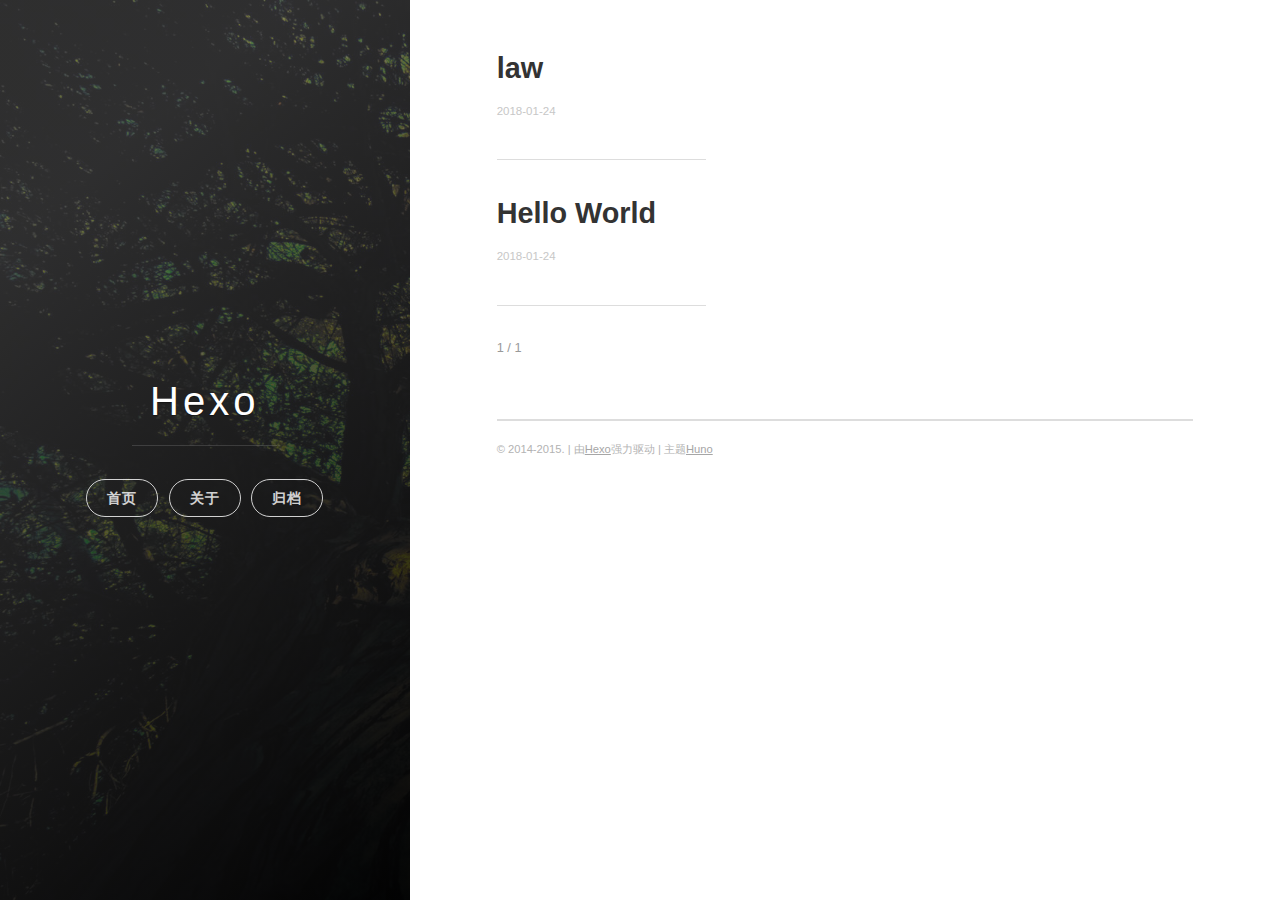
==== commit fef2ecc6: "Site updated: 2018-01-24 11:47:51" ====
--- a/index.html
+++ b/index.html
@@ -1,734 +1,237 @@
 <!DOCTYPE html>
-
-
-
-  
-
-
-<html class="theme-next muse use-motion" lang="">
+<html>
 <head>
-  <meta charset="UTF-8"/>
-<meta http-equiv="X-UA-Compatible" content="IE=edge" />
-<meta name="viewport" content="width=device-width, initial-scale=1, maximum-scale=1"/>
-<meta name="theme-color" content="#222">
-
-
-
-
-
-
-
-
-
-<meta http-equiv="Cache-Control" content="no-transform" />
-<meta http-equiv="Cache-Control" content="no-siteapp" />
-
-
-
-
-
-
-
-
-
-
-
-
-
-
-
-
-  
-  
-  <link href="/lib/fancybox/source/jquery.fancybox.css?v=2.1.5" rel="stylesheet" type="text/css" />
-
-
-
-
-
-
-
-<link href="/lib/font-awesome/css/font-awesome.min.css?v=4.6.2" rel="stylesheet" type="text/css" />
-
-<link href="/css/main.css?v=5.1.4" rel="stylesheet" type="text/css" />
-
-
-  <link rel="apple-touch-icon" sizes="180x180" href="/images/apple-touch-icon-next.png?v=5.1.4">
-
-
-  <link rel="icon" type="image/png" sizes="32x32" href="/images/favicon-32x32-next.png?v=5.1.4">
-
-
-  <link rel="icon" type="image/png" sizes="16x16" href="/images/favicon-16x16-next.png?v=5.1.4">
-
-
-  <link rel="mask-icon" href="/images/logo.svg?v=5.1.4" color="#222">
-
-
-
-
-
-  <meta name="keywords" content="Hexo, NexT" />
-
-
-
-
-
-
-
-
-
-
-<meta property="og:type" content="website">
+    <meta charset="utf-8">
+    <meta http-equiv="X-UA-Compatible" content="chrome=1">
+
+    
+
+    <title>
+      Hexo 
+    </title>
+
+    <meta name="viewport" content="width=device-width, initial-scale=1, maximum-scale=1, user-scalable=no">
+    
+      <meta name="author" content="John Doe">
+    
+    
+
+    <meta property="og:type" content="website">
 <meta property="og:title" content="Hexo">
 <meta property="og:url" content="http://yoursite.com/index.html">
 <meta property="og:site_name" content="Hexo">
 <meta name="twitter:card" content="summary">
 <meta name="twitter:title" content="Hexo">
-
-
-
-<script type="text/javascript" id="hexo.configurations">
-  var NexT = window.NexT || {};
-  var CONFIG = {
-    root: '/',
-    scheme: 'Muse',
-    version: '5.1.4',
-    sidebar: {"position":"left","display":"post","offset":12,"b2t":false,"scrollpercent":false,"onmobile":false},
-    fancybox: true,
-    tabs: true,
-    motion: {"enable":true,"async":false,"transition":{"post_block":"fadeIn","post_header":"slideDownIn","post_body":"slideDownIn","coll_header":"slideLeftIn","sidebar":"slideUpIn"}},
-    duoshuo: {
-      userId: '0',
-      author: 'Author'
-    },
-    algolia: {
-      applicationID: '',
-      apiKey: '',
-      indexName: '',
-      hits: {"per_page":10},
-      labels: {"input_placeholder":"Search for Posts","hits_empty":"We didn't find any results for the search: ${query}","hits_stats":"${hits} results found in ${time} ms"}
-    }
-  };
-</script>
-
-
-
-  <link rel="canonical" href="http://yoursite.com/"/>
-
-
-
-
-
-  <title>Hexo</title>
+    
+    
+    
+      <link rel="icon" type="image/x-icon" href="/favicon.png">
+    
+    <link rel="stylesheet" href="/css/uno.css">
+    <link rel="stylesheet" href="/css/highlight.css">
+    <link rel="stylesheet" href="/css/archive.css">
+    <link rel="stylesheet" href="/css/china-social-icon.css">
+
+</head>
+<body>
+
+    <span class="mobile btn-mobile-menu">
+        <i class="icon icon-list btn-mobile-menu__icon"></i>
+        <i class="icon icon-x-circle btn-mobile-close__icon hidden"></i>
+    </span>
+
+    
+ 
+<header class="panel-cover">
+
+
+  <div class="panel-main">
+
   
-
-
-
-
-
-
-
-
-</head>
-
-<body itemscope itemtype="http://schema.org/WebPage" lang="">
-
-  
-  
-    
-  
-
-  <div class="container sidebar-position-left 
-  page-home">
-    <div class="headband"></div>
-
-    <header id="header" class="header" itemscope itemtype="http://schema.org/WPHeader">
-      <div class="header-inner"><div class="site-brand-wrapper">
-  <div class="site-meta ">
-    
-
-    <div class="custom-logo-site-title">
-      <a href="/"  class="brand" rel="start">
-        <span class="logo-line-before"><i></i></span>
-        <span class="site-title">Hexo</span>
-        <span class="logo-line-after"><i></i></span>
-      </a>
+    <div class="panel-main__inner panel-inverted">
+    <div class="panel-main__content">
+
+        
+
+        <h1 class="panel-cover__title panel-title"><a href="/" title="link to homepage">Hexo</a></h1>
+        <hr class="panel-cover__divider" />
+
+        
+
+        <div class="navigation-wrapper">
+
+          <nav class="cover-navigation cover-navigation--primary">
+            <ul class="navigation">
+
+              
+                
+                <li class="navigation__item"><a href="/#blog" title="" class="blog-button">首页</a></li>
+              
+                
+                <li class="navigation__item"><a href="/about" title="" class="">关于</a></li>
+              
+                
+                <li class="navigation__item"><a href="/archive" title="" class="">归档</a></li>
+              
+
+            </ul>
+          </nav>
+
+          <!-- ----------------------------
+To add a new social icon simply duplicate one of the list items from below
+and change the class in the <i> tag to match the desired social network
+and then add your link to the <a>. Here is a full list of social network
+classes that you can use:
+
+    icon-social-500px
+    icon-social-behance
+    icon-social-delicious
+    icon-social-designer-news
+    icon-social-deviant-art
+    icon-social-digg
+    icon-social-dribbble
+    icon-social-facebook
+    icon-social-flickr
+    icon-social-forrst
+    icon-social-foursquare
+    icon-social-github
+    icon-social-google-plus
+    icon-social-hi5
+    icon-social-instagram
+    icon-social-lastfm
+    icon-social-linkedin
+    icon-social-medium
+    icon-social-myspace
+    icon-social-path
+    icon-social-pinterest
+    icon-social-rdio
+    icon-social-reddit
+    icon-social-skype
+    icon-social-spotify
+    icon-social-stack-overflow
+    icon-social-steam
+    icon-social-stumbleupon
+    icon-social-treehouse
+    icon-social-tumblr
+    icon-social-twitter
+    icon-social-vimeo
+    icon-social-xbox
+    icon-social-yelp
+    icon-social-youtube
+    icon-social-zerply
+    icon-mail
+
+-------------------------------->
+
+<!-- add social info here -->
+
+
+
+        </div>
+
+      </div>
+
     </div>
-      
-        <p class="site-subtitle"></p>
-      
+
+    <div class="panel-cover--overlay"></div>
   </div>
-
-  <div class="site-nav-toggle">
-    <button>
-      <span class="btn-bar"></span>
-      <span class="btn-bar"></span>
-      <span class="btn-bar"></span>
-    </button>
-  </div>
+</header>
+
+    <div class="content-wrapper">
+        <div class="content-wrapper__inner entry">
+            
+
+
+   <!-- do nothing -->
+
+
+<div class="main-post-list">
+    <ol class="post-list">
+    
+    
+    <li>
+
+      <h2 class="post-list__post-title post-title">
+        <a href="/2018/01/24/law/" title="link to law">law</a>
+      </h2>
+
+      <div class="post-list__meta">
+
+        <time datetime="2018-01-24" class="post-list__meta--date date">2018-01-24</time> 
+      </div>
+
+      <div class="excerpt">
+        
+      </div>
+
+      <hr class="post-list__divider" />
+    </li>
+    
+    <li>
+
+      <h2 class="post-list__post-title post-title">
+        <a href="/2018/01/24/hello-world/" title="link to Hello World">Hello World</a>
+      </h2>
+
+      <div class="post-list__meta">
+
+        <time datetime="2018-01-24" class="post-list__meta--date date">2018-01-24</time> 
+      </div>
+
+      <div class="excerpt">
+        
+      </div>
+
+      <hr class="post-list__divider" />
+    </li>
+    
+  </ol>
+
+  <hr class="post-list__divider " />
+
+<nav class="pagination" role="navigation">
+    
+
+    <span class="pagination__page-number"> 1 / 1</span>
+    
+    
+</nav>
+
+
 </div>
-
-<nav class="site-nav">
-  
-
-  
-    <ul id="menu" class="menu">
-      
-        
-        <li class="menu-item menu-item-home">
-          <a href="/" rel="section">
-            
-              <i class="menu-item-icon fa fa-fw fa-home"></i> <br />
-            
-            Home
-          </a>
-        </li>
-      
-        
-        <li class="menu-item menu-item-archives">
-          <a href="/archives/" rel="section">
-            
-              <i class="menu-item-icon fa fa-fw fa-archive"></i> <br />
-            
-            Archives
-          </a>
-        </li>
-      
-
-      
-    </ul>
-  
-
-  
-</nav>
-
-
-
- </div>
-    </header>
-
-    <main id="main" class="main">
-      <div class="main-inner">
-        <div class="content-wrap">
-          <div id="content" class="content">
-            
-  <section id="posts" class="posts-expand">
-    
-      
-
-  
-
-  
-  
-  
-
-  <article class="post post-type-normal" itemscope itemtype="http://schema.org/Article">
-  
-  
-  
-  <div class="post-block">
-    <link itemprop="mainEntityOfPage" href="http://yoursite.com/2018/01/24/law/">
-
-    <span hidden itemprop="author" itemscope itemtype="http://schema.org/Person">
-      <meta itemprop="name" content="John Doe">
-      <meta itemprop="description" content="">
-      <meta itemprop="image" content="/images/avatar.gif">
-    </span>
-
-    <span hidden itemprop="publisher" itemscope itemtype="http://schema.org/Organization">
-      <meta itemprop="name" content="Hexo">
-    </span>
-
-    
-      <header class="post-header">
-
-        
-        
-          <h1 class="post-title" itemprop="name headline">
-                
-                <a class="post-title-link" href="/2018/01/24/law/" itemprop="url">law</a></h1>
-        
-
-        <div class="post-meta">
-          <span class="post-time">
-            
-              <span class="post-meta-item-icon">
-                <i class="fa fa-calendar-o"></i>
-              </span>
-              
-                <span class="post-meta-item-text">Posted on</span>
-              
-              <time title="Post created" itemprop="dateCreated datePublished" datetime="2018-01-24T11:02:28+08:00">
-                2018-01-24
-              </time>
-            
-
-            
-
-            
-          </span>
-
-          
-
-          
-            
-          
-
-          
-          
-
-          
-
-          
-
-          
-
+            <footer class="footer">
+
+    <span class="footer__copyright">&copy; 2014-2015. | 由<a href="https://hexo.io/">Hexo</a>强力驱动 | 主题<a href="https://github.com/someus/huno">Huno</a></span>
+    
+</footer>
         </div>
-      </header>
-    
-
-    
-    
-    
-    <div class="post-body" itemprop="articleBody">
-
-      
-      
-
-      
-        
-          
-            
-          
-        
-      
     </div>
-    
-    
-    
-
-    
-
-    
-
-    
-
-    <footer class="post-footer">
-      
-
-      
-
-      
-
-      
-      
-        <div class="post-eof"></div>
-      
-    </footer>
-  </div>
-  
-  
-  
-  </article>
-
-
-    
-      
-
-  
-
-  
-  
-  
-
-  <article class="post post-type-normal" itemscope itemtype="http://schema.org/Article">
-  
-  
-  
-  <div class="post-block">
-    <link itemprop="mainEntityOfPage" href="http://yoursite.com/2018/01/24/hello-world/">
-
-    <span hidden itemprop="author" itemscope itemtype="http://schema.org/Person">
-      <meta itemprop="name" content="John Doe">
-      <meta itemprop="description" content="">
-      <meta itemprop="image" content="/images/avatar.gif">
-    </span>
-
-    <span hidden itemprop="publisher" itemscope itemtype="http://schema.org/Organization">
-      <meta itemprop="name" content="Hexo">
-    </span>
-
-    
-      <header class="post-header">
-
-        
-        
-          <h1 class="post-title" itemprop="name headline">
-                
-                <a class="post-title-link" href="/2018/01/24/hello-world/" itemprop="url">Hello World</a></h1>
-        
-
-        <div class="post-meta">
-          <span class="post-time">
-            
-              <span class="post-meta-item-icon">
-                <i class="fa fa-calendar-o"></i>
-              </span>
-              
-                <span class="post-meta-item-text">Posted on</span>
-              
-              <time title="Post created" itemprop="dateCreated datePublished" datetime="2018-01-24T10:55:47+08:00">
-                2018-01-24
-              </time>
-            
-
-            
-
-            
-          </span>
-
-          
-
-          
-            
-          
-
-          
-          
-
-          
-
-          
-
-          
-
-        </div>
-      </header>
-    
-
-    
-    
-    
-    <div class="post-body" itemprop="articleBody">
-
-      
-      
-
-      
-        
-          
-            <p>Welcome to <a href="https://hexo.io/" target="_blank" rel="noopener">Hexo</a>! This is your very first post. Check <a href="https://hexo.io/docs/" target="_blank" rel="noopener">documentation</a> for more info. If you get any problems when using Hexo, you can find the answer in <a href="https://hexo.io/docs/troubleshooting.html" target="_blank" rel="noopener">troubleshooting</a> or you can ask me on <a href="https://github.com/hexojs/hexo/issues" target="_blank" rel="noopener">GitHub</a>.</p>
-<h2 id="Quick-Start"><a href="#Quick-Start" class="headerlink" title="Quick Start"></a>Quick Start</h2><h3 id="Create-a-new-post"><a href="#Create-a-new-post" class="headerlink" title="Create a new post"></a>Create a new post</h3><figure class="highlight bash"><table><tr><td class="gutter"><pre><span class="line">1</span><br></pre></td><td class="code"><pre><span class="line">$ hexo new <span class="string">"My New Post"</span></span><br></pre></td></tr></table></figure>
-<p>More info: <a href="https://hexo.io/docs/writing.html" target="_blank" rel="noopener">Writing</a></p>
-<h3 id="Run-server"><a href="#Run-server" class="headerlink" title="Run server"></a>Run server</h3><figure class="highlight bash"><table><tr><td class="gutter"><pre><span class="line">1</span><br></pre></td><td class="code"><pre><span class="line">$ hexo server</span><br></pre></td></tr></table></figure>
-<p>More info: <a href="https://hexo.io/docs/server.html" target="_blank" rel="noopener">Server</a></p>
-<h3 id="Generate-static-files"><a href="#Generate-static-files" class="headerlink" title="Generate static files"></a>Generate static files</h3><figure class="highlight bash"><table><tr><td class="gutter"><pre><span class="line">1</span><br></pre></td><td class="code"><pre><span class="line">$ hexo generate</span><br></pre></td></tr></table></figure>
-<p>More info: <a href="https://hexo.io/docs/generating.html" target="_blank" rel="noopener">Generating</a></p>
-<h3 id="Deploy-to-remote-sites"><a href="#Deploy-to-remote-sites" class="headerlink" title="Deploy to remote sites"></a>Deploy to remote sites</h3><figure class="highlight bash"><table><tr><td class="gutter"><pre><span class="line">1</span><br></pre></td><td class="code"><pre><span class="line">$ hexo deploy</span><br></pre></td></tr></table></figure>
-<p>More info: <a href="https://hexo.io/docs/deployment.html" target="_blank" rel="noopener">Deployment</a></p>
-
-          
-        
-      
-    </div>
-    
-    
-    
-
-    
-
-    
-
-    
-
-    <footer class="post-footer">
-      
-
-      
-
-      
-
-      
-      
-        <div class="post-eof"></div>
-      
-    </footer>
-  </div>
-  
-  
-  
-  </article>
-
-
-    
-  </section>
-
-  
-
-
-          </div>
-          
-
-
-          
-
-        </div>
-        
-          
-  
-  <div class="sidebar-toggle">
-    <div class="sidebar-toggle-line-wrap">
-      <span class="sidebar-toggle-line sidebar-toggle-line-first"></span>
-      <span class="sidebar-toggle-line sidebar-toggle-line-middle"></span>
-      <span class="sidebar-toggle-line sidebar-toggle-line-last"></span>
-    </div>
-  </div>
-
-  <aside id="sidebar" class="sidebar">
-    
-    <div class="sidebar-inner">
-
-      
-
-      
-
-      <section class="site-overview-wrap sidebar-panel sidebar-panel-active">
-        <div class="site-overview">
-          <div class="site-author motion-element" itemprop="author" itemscope itemtype="http://schema.org/Person">
-            
-              <p class="site-author-name" itemprop="name">John Doe</p>
-              <p class="site-description motion-element" itemprop="description"></p>
-          </div>
-
-          <nav class="site-state motion-element">
-
-            
-              <div class="site-state-item site-state-posts">
-              
-                <a href="/archives/">
-              
-                  <span class="site-state-item-count">2</span>
-                  <span class="site-state-item-name">posts</span>
-                </a>
-              </div>
-            
-
-            
-
-            
-
-          </nav>
-
-          
-
-          
-
-          
-          
-
-          
-          
-
-          
-
-        </div>
-      </section>
-
-      
-
-      
-
-    </div>
-  </aside>
-
-
-        
-      </div>
-    </main>
-
-    <footer id="footer" class="footer">
-      <div class="footer-inner">
-        <div class="copyright">&copy; <span itemprop="copyrightYear">2018</span>
-  <span class="with-love">
-    <i class="fa fa-user"></i>
-  </span>
-  <span class="author" itemprop="copyrightHolder">John Doe</span>
-
-  
-</div>
-
-
-  <div class="powered-by">Powered by <a class="theme-link" target="_blank" href="https://hexo.io">Hexo</a></div>
-
-
-
-  <span class="post-meta-divider">|</span>
-
-
-
-  <div class="theme-info">Theme &mdash; <a class="theme-link" target="_blank" href="https://github.com/iissnan/hexo-theme-next">NexT.Muse</a> v5.1.4</div>
-
-
-
-
-        
-
-
-
-
-
-
-
-        
-      </div>
-    </footer>
-
-    
-      <div class="back-to-top">
-        <i class="fa fa-arrow-up"></i>
-        
-      </div>
-    
-
-    
-
-  </div>
-
-  
-
-<script type="text/javascript">
-  if (Object.prototype.toString.call(window.Promise) !== '[object Function]') {
-    window.Promise = null;
-  }
-</script>
-
-
-
-
-
-
-
-
-
-  
-
-
-
-
-
-
-
-
-
-
-
-
-  
-  
-    <script type="text/javascript" src="/lib/jquery/index.js?v=2.1.3"></script>
-  
-
-  
-  
-    <script type="text/javascript" src="/lib/fastclick/lib/fastclick.min.js?v=1.0.6"></script>
-  
-
-  
-  
-    <script type="text/javascript" src="/lib/jquery_lazyload/jquery.lazyload.js?v=1.9.7"></script>
-  
-
-  
-  
-    <script type="text/javascript" src="/lib/velocity/velocity.min.js?v=1.2.1"></script>
-  
-
-  
-  
-    <script type="text/javascript" src="/lib/velocity/velocity.ui.min.js?v=1.2.1"></script>
-  
-
-  
-  
-    <script type="text/javascript" src="/lib/fancybox/source/jquery.fancybox.pack.js?v=2.1.5"></script>
-  
-
-
-  
-
-
-  <script type="text/javascript" src="/js/src/utils.js?v=5.1.4"></script>
-
-  <script type="text/javascript" src="/js/src/motion.js?v=5.1.4"></script>
-
-
-
-  
-  
-
-  
-
-  
-
-
-  <script type="text/javascript" src="/js/src/bootstrap.js?v=5.1.4"></script>
-
-
-
-  
-
-
-  
-
-
-
-
-	
-
-
-
-
-
-  
-
-
-
-
-
-  
-
-
-
-
-
-
-
-
-
-
-
-
-  
-
-
-
-
-
-  
-
-  
-
-  
-
-  
-  
-
-  
-
-  
-
-  
+
+    <!-- js files -->
+    <script src="/js/jquery.min.js"></script>
+    <script src="/js/main.js"></script>
+    <script src="/js/scale.fix.js"></script>
+    
+
+    
+
+    <script type="text/javascript" src="//cdn.mathjax.org/mathjax/latest/MathJax.js?config=TeX-AMS-MML_HTMLorMML"></script>
+    <script type="text/javascript"> 
+        $(document).ready(function(){
+            MathJax.Hub.Config({ 
+                tex2jax: {inlineMath: [['[latex]','[/latex]'], ['\\(','\\)']]} 
+            });
+        });
+    </script>
+
+
+    
+    
+    
+    <!--kill ie6 -->
+<!--[if IE 6]>
+  <script src="//letskillie6.googlecode.com/svn/trunk/2/zh_CN.js"></script>
+<![endif]-->
 
 </body>
 </html>
--- a/css/uno.css
+++ b/css/uno.css
@@ -0,0 +1,1703 @@
+/*@import 'http://fonts.googleapis.com/css?family=Raleway:400,700|Roboto+Slab:300,400)';*/
+
+/* http://meyerweb.com/eric/tools/css/reset/
+   v2.0 | 20110126
+   License: none (public domain)
+*/
+@import url(../css/animate.css);
+html, body, div, span, applet, object, iframe, h1, h2, h3, h4, h5, h6, p, blockquote, pre, a, abbr, acronym, address, big, cite, code, del, dfn, em, img, ins, kbd, q, s, samp, small, strike, strong, sub, sup, tt, var, b, u, i, center, dl, dt, dd, ol, ul, li, fieldset, form, label, legend, table, caption, tbody, tfoot, thead, tr, th, td, article, aside, canvas, details, embed, figure, figcaption, footer, header, hgroup, menu, nav, output, ruby, section, summary, time, mark, audio, video {
+  margin: 0;
+  padding: 0;
+  border: 0;
+  font-size: 100%;
+  font: inherit;
+  vertical-align: baseline; }
+
+/* HTML5 display-role reset for older browsers */
+article, aside, details, figcaption, figure, footer, header, hgroup, menu, nav, section {
+  display: block; }
+
+body {
+  line-height: 1; }
+
+ol, ul {
+  list-style: none; }
+
+blockquote, q {
+  quotes: none; }
+
+blockquote:before, blockquote:after {
+  content: '';
+  content: none; }
+
+q:before, q:after {
+  content: '';
+  content: none; }
+
+
+
+body {
+  width: 100%;
+  *zoom: 1; }
+  body:before, body:after {
+    content: "";
+    display: table; }
+  body:after {
+    clear: both; }
+
+/*
+ * Foundation Icons v 3.0
+ * Made by ZURB 2013 http://zurb.com/playground/foundation-icon-fonts-3
+ * MIT License
+ */
+@font-face {
+  font-family: "foundation-icons";
+  src: url("../fonts/foundation-icons/foundation-icons.eot");
+  src: url("../fonts/foundation-icons/foundation-icons.eot?#iefix") format("embedded-opentype"), url("../fonts/foundation-icons/foundation-icons.woff") format("woff"), url("../fonts/foundation-icons/foundation-icons.ttf") format("truetype"), url("../fonts/foundation-icons/foundation-icons.svg#fontcustom") format("svg");
+  font-weight: normal;
+  font-style: normal; }
+.icon:before {
+  font-family: "foundation-icons";
+  font-style: normal;
+  font-weight: normal;
+  font-variant: normal;
+  text-transform: none;
+  line-height: 1;
+  -webkit-font-smoothing: antialiased;
+  display: inline-block;
+  text-decoration: inherit; }
+
+.icon-address-book:before {
+  content: "\f100"; }
+
+.icon-alert:before {
+  content: "\f101"; }
+
+.icon-align-center:before {
+  content: "\f102"; }
+
+.icon-align-justify:before {
+  content: "\f103"; }
+
+.icon-align-left:before {
+  content: "\f104"; }
+
+.icon-align-right:before {
+  content: "\f105"; }
+
+.icon-anchor:before {
+  content: "\f106"; }
+
+.icon-annotate:before {
+  content: "\f107"; }
+
+.icon-archive:before {
+  content: "\f108"; }
+
+.icon-arrow-down:before {
+  content: "\f109"; }
+
+.icon-arrow-left:before {
+  content: "\f10a"; }
+
+.icon-arrow-right:before {
+  content: "\f10b"; }
+
+.icon-arrow-up:before {
+  content: "\f10c"; }
+
+.icon-arrows-compress:before {
+  content: "\f10d"; }
+
+.icon-arrows-expand:before {
+  content: "\f10e"; }
+
+.icon-arrows-in:before {
+  content: "\f10f"; }
+
+.icon-arrows-out:before {
+  content: "\f110"; }
+
+.icon-asl:before {
+  content: "\f111"; }
+
+.icon-asterisk:before {
+  content: "\f112"; }
+
+.icon-at-sign:before {
+  content: "\f113"; }
+
+.icon-background-color:before {
+  content: "\f114"; }
+
+.icon-battery-empty:before {
+  content: "\f115"; }
+
+.icon-battery-full:before {
+  content: "\f116"; }
+
+.icon-battery-half:before {
+  content: "\f117"; }
+
+.icon-bitcoin-circle:before {
+  content: "\f118"; }
+
+.icon-bitcoin:before {
+  content: "\f119"; }
+
+.icon-blind:before {
+  content: "\f11a"; }
+
+.icon-bluetooth:before {
+  content: "\f11b"; }
+
+.icon-bold:before {
+  content: "\f11c"; }
+
+.icon-book-bookmark:before {
+  content: "\f11d"; }
+
+.icon-book:before {
+  content: "\f11e"; }
+
+.icon-bookmark:before {
+  content: "\f11f"; }
+
+.icon-braille:before {
+  content: "\f120"; }
+
+.icon-burst-new:before {
+  content: "\f121"; }
+
+.icon-burst-sale:before {
+  content: "\f122"; }
+
+.icon-burst:before {
+  content: "\f123"; }
+
+.icon-calendar:before {
+  content: "\f124"; }
+
+.icon-camera:before {
+  content: "\f125"; }
+
+.icon-check:before {
+  content: "\f126"; }
+
+.icon-checkbox:before {
+  content: "\f127"; }
+
+.icon-clipboard-notes:before {
+  content: "\f128"; }
+
+.icon-clipboard-pencil:before {
+  content: "\f129"; }
+
+.icon-clipboard:before {
+  content: "\f12a"; }
+
+.icon-clock:before {
+  content: "\f12b"; }
+
+.icon-closed-caption:before {
+  content: "\f12c"; }
+
+.icon-cloud:before {
+  content: "\f12d"; }
+
+.icon-comment-minus:before {
+  content: "\f12e"; }
+
+.icon-comment-quotes:before {
+  content: "\f12f"; }
+
+.icon-comment-video:before {
+  content: "\f130"; }
+
+.icon-comment:before {
+  content: "\f131"; }
+
+.icon-comments:before {
+  content: "\f132"; }
+
+.icon-compass:before {
+  content: "\f133"; }
+
+.icon-contrast:before {
+  content: "\f134"; }
+
+.icon-credit-card:before {
+  content: "\f135"; }
+
+.icon-crop:before {
+  content: "\f136"; }
+
+.icon-crown:before {
+  content: "\f137"; }
+
+.icon-css3:before {
+  content: "\f138"; }
+
+.icon-database:before {
+  content: "\f139"; }
+
+.icon-die-five:before {
+  content: "\f13a"; }
+
+.icon-die-four:before {
+  content: "\f13b"; }
+
+.icon-die-one:before {
+  content: "\f13c"; }
+
+.icon-die-six:before {
+  content: "\f13d"; }
+
+.icon-die-three:before {
+  content: "\f13e"; }
+
+.icon-die-two:before {
+  content: "\f13f"; }
+
+.icon-dislike:before {
+  content: "\f140"; }
+
+.icon-dollar-bill:before {
+  content: "\f141"; }
+
+.icon-dollar:before {
+  content: "\f142"; }
+
+.icon-download:before {
+  content: "\f143"; }
+
+.icon-eject:before {
+  content: "\f144"; }
+
+.icon-elevator:before {
+  content: "\f145"; }
+
+.icon-euro:before {
+  content: "\f146"; }
+
+.icon-eye:before {
+  content: "\f147"; }
+
+.icon-fast-forward:before {
+  content: "\f148"; }
+
+.icon-female-symbol:before {
+  content: "\f149"; }
+
+.icon-female:before {
+  content: "\f14a"; }
+
+.icon-filter:before {
+  content: "\f14b"; }
+
+.icon-first-aid:before {
+  content: "\f14c"; }
+
+.icon-flag:before {
+  content: "\f14d"; }
+
+.icon-folder-add:before {
+  content: "\f14e"; }
+
+.icon-folder-lock:before {
+  content: "\f14f"; }
+
+.icon-folder:before {
+  content: "\f150"; }
+
+.icon-foot:before {
+  content: "\f151"; }
+
+.icon-foundation:before {
+  content: "\f152"; }
+
+.icon-graph-bar:before {
+  content: "\f153"; }
+
+.icon-graph-horizontal:before {
+  content: "\f154"; }
+
+.icon-graph-pie:before {
+  content: "\f155"; }
+
+.icon-graph-trend:before {
+  content: "\f156"; }
+
+.icon-guide-dog:before {
+  content: "\f157"; }
+
+.icon-hearing-aid:before {
+  content: "\f158"; }
+
+.icon-heart:before {
+  content: "\f159"; }
+
+.icon-home:before {
+  content: "\f15a"; }
+
+.icon-html5:before {
+  content: "\f15b"; }
+
+.icon-indent-less:before {
+  content: "\f15c"; }
+
+.icon-indent-more:before {
+  content: "\f15d"; }
+
+.icon-info:before {
+  content: "\f15e"; }
+
+.icon-italic:before {
+  content: "\f15f"; }
+
+.icon-key:before {
+  content: "\f160"; }
+
+.icon-laptop:before {
+  content: "\f161"; }
+
+.icon-layout:before {
+  content: "\f162"; }
+
+.icon-lightbulb:before {
+  content: "\f163"; }
+
+.icon-like:before {
+  content: "\f164"; }
+
+.icon-link:before {
+  content: "\f165"; }
+
+.icon-list-bullet:before {
+  content: "\f166"; }
+
+.icon-list-number:before {
+  content: "\f167"; }
+
+.icon-list-thumbnails:before {
+  content: "\f168"; }
+
+.icon-list:before {
+  content: "\f169"; }
+
+.icon-lock:before {
+  content: "\f16a"; }
+
+.icon-loop:before {
+  content: "\f16b"; }
+
+.icon-magnifying-glass:before {
+  content: "\f16c"; }
+
+.icon-mail:before {
+  content: "\f16d"; }
+
+.icon-male-female:before {
+  content: "\f16e"; }
+
+.icon-male-symbol:before {
+  content: "\f16f"; }
+
+.icon-male:before {
+  content: "\f170"; }
+
+.icon-map:before {
+  content: "\f171"; }
+
+.icon-marker:before {
+  content: "\f172"; }
+
+.icon-megaphone:before {
+  content: "\f173"; }
+
+.icon-microphone:before {
+  content: "\f174"; }
+
+.icon-minus-circle:before {
+  content: "\f175"; }
+
+.icon-minus:before {
+  content: "\f176"; }
+
+.icon-mobile-signal:before {
+  content: "\f177"; }
+
+.icon-mobile:before {
+  content: "\f178"; }
+
+.icon-monitor:before {
+  content: "\f179"; }
+
+.icon-mountains:before {
+  content: "\f17a"; }
+
+.icon-music:before {
+  content: "\f17b"; }
+
+.icon-next:before {
+  content: "\f17c"; }
+
+.icon-no-dogs:before {
+  content: "\f17d"; }
+
+.icon-no-smoking:before {
+  content: "\f17e"; }
+
+.icon-page-add:before {
+  content: "\f17f"; }
+
+.icon-page-copy:before {
+  content: "\f180"; }
+
+.icon-page-csv:before {
+  content: "\f181"; }
+
+.icon-page-delete:before {
+  content: "\f182"; }
+
+.icon-page-doc:before {
+  content: "\f183"; }
+
+.icon-page-edit:before {
+  content: "\f184"; }
+
+.icon-page-export-csv:before {
+  content: "\f185"; }
+
+.icon-page-export-doc:before {
+  content: "\f186"; }
+
+.icon-page-export-pdf:before {
+  content: "\f187"; }
+
+.icon-page-export:before {
+  content: "\f188"; }
+
+.icon-page-filled:before {
+  content: "\f189"; }
+
+.icon-page-multiple:before {
+  content: "\f18a"; }
+
+.icon-page-pdf:before {
+  content: "\f18b"; }
+
+.icon-page-remove:before {
+  content: "\f18c"; }
+
+.icon-page-search:before {
+  content: "\f18d"; }
+
+.icon-page:before {
+  content: "\f18e"; }
+
+.icon-paint-bucket:before {
+  content: "\f18f"; }
+
+.icon-paperclip:before {
+  content: "\f190"; }
+
+.icon-pause:before {
+  content: "\f191"; }
+
+.icon-paw:before {
+  content: "\f192"; }
+
+.icon-paypal:before {
+  content: "\f193"; }
+
+.icon-pencil:before {
+  content: "\f194"; }
+
+.icon-photo:before {
+  content: "\f195"; }
+
+.icon-play-circle:before {
+  content: "\f196"; }
+
+.icon-play-video:before {
+  content: "\f197"; }
+
+.icon-play:before {
+  content: "\f198"; }
+
+.icon-plus:before {
+  content: "\f199"; }
+
+.icon-pound:before {
+  content: "\f19a"; }
+
+.icon-power:before {
+  content: "\f19b"; }
+
+.icon-previous:before {
+  content: "\f19c"; }
+
+.icon-price-tag:before {
+  content: "\f19d"; }
+
+.icon-pricetag-multiple:before {
+  content: "\f19e"; }
+
+.icon-print:before {
+  content: "\f19f"; }
+
+.icon-prohibited:before {
+  content: "\f1a0"; }
+
+.icon-projection-screen:before {
+  content: "\f1a1"; }
+
+.icon-puzzle:before {
+  content: "\f1a2"; }
+
+.icon-quote:before {
+  content: "\f1a3"; }
+
+.icon-record:before {
+  content: "\f1a4"; }
+
+.icon-refresh:before {
+  content: "\f1a5"; }
+
+.icon-results-demographics:before {
+  content: "\f1a6"; }
+
+.icon-results:before {
+  content: "\f1a7"; }
+
+.icon-rewind-ten:before {
+  content: "\f1a8"; }
+
+.icon-rewind:before {
+  content: "\f1a9"; }
+
+.icon-rss:before {
+  content: "\f1aa"; }
+
+.icon-safety-cone:before {
+  content: "\f1ab"; }
+
+.icon-save:before {
+  content: "\f1ac"; }
+
+.icon-share:before {
+  content: "\f1ad"; }
+
+.icon-sheriff-badge:before {
+  content: "\f1ae"; }
+
+.icon-shield:before {
+  content: "\f1af"; }
+
+.icon-shopping-bag:before {
+  content: "\f1b0"; }
+
+.icon-shopping-cart:before {
+  content: "\f1b1"; }
+
+.icon-shuffle:before {
+  content: "\f1b2"; }
+
+.icon-skull:before {
+  content: "\f1b3"; }
+
+.icon-social-500px:before {
+  content: "\f1b4"; }
+
+.icon-social-adobe:before {
+  content: "\f1b5"; }
+
+.icon-social-amazon:before {
+  content: "\f1b6"; }
+
+.icon-social-android:before {
+  content: "\f1b7"; }
+
+.icon-social-apple:before {
+  content: "\f1b8"; }
+
+.icon-social-behance:before {
+  content: "\f1b9"; }
+
+.icon-social-bing:before {
+  content: "\f1ba"; }
+
+.icon-social-blogger:before {
+  content: "\f1bb"; }
+
+.icon-social-delicious:before {
+  content: "\f1bc"; }
+
+.icon-social-designer-news:before {
+  content: "\f1bd"; }
+
+.icon-social-deviant-art:before {
+  content: "\f1be"; }
+
+.icon-social-digg:before {
+  content: "\f1bf"; }
+
+.icon-social-dribbble:before {
+  content: "\f1c0"; }
+
+.icon-social-drive:before {
+  content: "\f1c1"; }
+
+.icon-social-dropbox:before {
+  content: "\f1c2"; }
+
+.icon-social-evernote:before {
+  content: "\f1c3"; }
+
+.icon-social-facebook:before {
+  content: "\f1c4"; }
+
+.icon-social-flickr:before {
+  content: "\f1c5"; }
+
+.icon-social-forrst:before {
+  content: "\f1c6"; }
+
+.icon-social-foursquare:before {
+  content: "\f1c7"; }
+
+.icon-social-game-center:before {
+  content: "\f1c8"; }
+
+.icon-social-github:before {
+  content: "\f1c9"; }
+
+.icon-social-google-plus:before {
+  content: "\f1ca"; }
+
+.icon-social-hacker-news:before {
+  content: "\f1cb"; }
+
+.icon-social-hi5:before {
+  content: "\f1cc"; }
+
+.icon-social-instagram:before {
+  content: "\f1cd"; }
+
+.icon-social-joomla:before {
+  content: "\f1ce"; }
+
+.icon-social-lastfm:before {
+  content: "\f1cf"; }
+
+.icon-social-linkedin:before {
+  content: "\f1d0"; }
+
+.icon-social-medium:before {
+  content: "\f1d1"; }
+
+.icon-social-myspace:before {
+  content: "\f1d2"; }
+
+.icon-social-orkut:before {
+  content: "\f1d3"; }
+
+.icon-social-path:before {
+  content: "\f1d4"; }
+
+.icon-social-picasa:before {
+  content: "\f1d5"; }
+
+.icon-social-pinterest:before {
+  content: "\f1d6"; }
+
+.icon-social-rdio:before {
+  content: "\f1d7"; }
+
+.icon-social-reddit:before {
+  content: "\f1d8"; }
+
+.icon-social-skillshare:before {
+  content: "\f1d9"; }
+
+.icon-social-skype:before {
+  content: "\f1da"; }
+
+.icon-social-smashing-mag:before {
+  content: "\f1db"; }
+
+.icon-social-snapchat:before {
+  content: "\f1dc"; }
+
+.icon-social-spotify:before {
+  content: "\f1dd"; }
+
+.icon-social-squidoo:before {
+  content: "\f1de"; }
+
+.icon-social-stack-overflow:before {
+  content: "\f1df"; }
+
+.icon-social-steam:before {
+  content: "\f1e0"; }
+
+.icon-social-stumbleupon:before {
+  content: "\f1e1"; }
+
+.icon-social-treehouse:before {
+  content: "\f1e2"; }
+
+.icon-social-tumblr:before {
+  content: "\f1e3"; }
+
+.icon-social-twitter:before {
+  content: "\f1e4"; }
+
+.icon-social-vimeo:before {
+  content: "\f1e5"; }
+
+.icon-social-windows:before {
+  content: "\f1e6"; }
+
+.icon-social-xbox:before {
+  content: "\f1e7"; }
+
+.icon-social-yahoo:before {
+  content: "\f1e8"; }
+
+.icon-social-yelp:before {
+  content: "\f1e9"; }
+
+.icon-social-youtube:before {
+  content: "\f1ea"; }
+
+.icon-social-zerply:before {
+  content: "\f1eb"; }
+
+.icon-social-zurb:before {
+  content: "\f1ec"; }
+
+.icon-sound:before {
+  content: "\f1ed"; }
+
+.icon-star:before {
+  content: "\f1ee"; }
+
+.icon-stop:before {
+  content: "\f1ef"; }
+
+.icon-strikethrough:before {
+  content: "\f1f0"; }
+
+.icon-subscript:before {
+  content: "\f1f1"; }
+
+.icon-superscript:before {
+  content: "\f1f2"; }
+
+.icon-tablet-landscape:before {
+  content: "\f1f3"; }
+
+.icon-tablet-portrait:before {
+  content: "\f1f4"; }
+
+.icon-target-two:before {
+  content: "\f1f5"; }
+
+.icon-target:before {
+  content: "\f1f6"; }
+
+.icon-telephone-accessible:before {
+  content: "\f1f7"; }
+
+.icon-telephone:before {
+  content: "\f1f8"; }
+
+.icon-text-color:before {
+  content: "\f1f9"; }
+
+.icon-thumbnails:before {
+  content: "\f1fa"; }
+
+.icon-ticket:before {
+  content: "\f1fb"; }
+
+.icon-torso-business:before {
+  content: "\f1fc"; }
+
+.icon-torso-female:before {
+  content: "\f1fd"; }
+
+.icon-torso:before {
+  content: "\f1fe"; }
+
+.icon-torsos-all-female:before {
+  content: "\f1ff"; }
+
+.icon-torsos-all:before {
+  content: "\f200"; }
+
+.icon-torsos-female-male:before {
+  content: "\f201"; }
+
+.icon-torsos-male-female:before {
+  content: "\f202"; }
+
+.icon-torsos:before {
+  content: "\f203"; }
+
+.icon-trash:before {
+  content: "\f204"; }
+
+.icon-trees:before {
+  content: "\f205"; }
+
+.icon-trophy:before {
+  content: "\f206"; }
+
+.icon-underline:before {
+  content: "\f207"; }
+
+.icon-universal-access:before {
+  content: "\f208"; }
+
+.icon-unlink:before {
+  content: "\f209"; }
+
+.icon-unlock:before {
+  content: "\f20a"; }
+
+.icon-upload-cloud:before {
+  content: "\f20b"; }
+
+.icon-upload:before {
+  content: "\f20c"; }
+
+.icon-usb:before {
+  content: "\f20d"; }
+
+.icon-video:before {
+  content: "\f20e"; }
+
+.icon-volume-none:before {
+  content: "\f20f"; }
+
+.icon-volume-strike:before {
+  content: "\f210"; }
+
+.icon-volume:before {
+  content: "\f211"; }
+
+.icon-web:before {
+  content: "\f212"; }
+
+.icon-wheelchair:before {
+  content: "\f213"; }
+
+.icon-widget:before {
+  content: "\f214"; }
+
+.icon-wrench:before {
+  content: "\f215"; }
+
+.icon-x-circle:before {
+  content: "\f216"; }
+
+.icon-x:before {
+  content: "\f217"; }
+
+.icon-yen:before {
+  content: "\f218"; }
+
+.icon-zoom-in:before {
+  content: "\f219"; }
+
+.icon-zoom-out:before {
+  content: "\f21a"; }
+
+html, body {
+  height: 100%; }
+
+html {
+  height: 100%;
+  max-height: 100%; }
+
+body {
+  /*font-family: "Raleway", sans-serif;*/
+  font-family:  "Raleway",Verdana,sans-serif,宋体, serif, "Droid Serif", Helvetica Neue, Helvetica, Arial;
+  font-size: 1em;
+  color: #666666; }
+
+::selection {
+  background: #fae3df; }
+
+::-moz-selection {
+  background: #fae3df; }
+
+a {
+  text-decoration: none;
+  color: #006699; }
+  a:hover {
+    color: green;
+    -o-transition: .5s;
+    -ms-transition: .5s;
+    -moz-transition: .5s;
+    -webkit-transition: .5s; }
+
+h1,
+h2,
+h3,
+h4,
+h5,
+h5 {
+  margin-top: .8em;
+  margin-bottom: .4em;
+  /*font-family: "Roboto Slab", serif;*/
+  font-family: "Raleway",Verdana,sans-serif,宋体, serif, "Droid Serif", Helvetica Neue, Helvetica, Arial;
+  font-weight: lighter;
+  color: #333333;
+  -webkit-font-smoothing: antialiased; }
+
+h1 {
+  margin-top: 0;
+  font-size: 3.2em;
+  line-height: 1.2em;
+  letter-spacing: .05em; }
+
+h2 {
+  font-size: 2.2em; }
+
+h3 {
+  font-size: 1.8em; }
+
+h4 {
+  font-size: 1.4em; }
+
+h4 {
+  font-size: 1.2em; }
+
+h5 {
+  font-size: 1em; }
+
+p {
+  margin-bottom: 1.3em;
+  line-height: 1.7em; }
+
+strong {
+  font-weight: bold; }
+
+em {
+  font-style: italic; }
+
+blockquote {
+  margin: 1em 0;
+  padding: 1em 0;
+  background: #f8f8f8;
+  border: 1px solid #eeeeee;
+  border-radius: 3px;
+  /*font-family: "Roboto Slab", serif;*/
+  font-family:  "Raleway",Verdana,sans-serif,宋体, serif, "Droid Serif", Helvetica Neue, Helvetica, Arial;
+  font-weight: lighter;
+  font-style: italic;
+  font-size: 1.0em;
+  /*text-align: center;*/ }
+  blockquote p:last-child {
+    margin-bottom: 0; }
+
+ol, ul {
+  margin: 0 0 1.3em 2.5em; }
+  ol li, ul li {
+    margin: 0 0 .2em 0;
+    line-height: 1.6em; }
+  ol ol, ol ul, ul ol, ul ul {
+    margin: .1em 0 .2em 2em; }
+
+ol {
+  list-style-type: decimal; }
+
+ul {
+  list-style-type: disc; }
+
+code {
+  padding: 2px 4px;
+  background-color: #f8f8f8;
+  color: #d14;
+  border: none;
+  word-wrap: break-word;
+  border-radius: 3px;
+  font-family: Consolas, Menlo, Monaco, Lucida Console, Liberation Mono, DejaVu Sans Mono, Bitstream Vera Sans Mono, Courier New, monospace, serif;
+  font-size: .85em; }
+
+
+.date,
+.time,
+.author,
+.tags {
+  font-size: .8em;
+  color: #c7c7c7; }
+  .date a,
+  .time a,
+  .author a,
+  .tags a {
+    color: #666666; }
+    .date a:hover,
+    .time a:hover,
+    .author a:hover,
+    .tags a:hover {
+      color: #006699; }
+
+.excerpt {
+  margin: 0;
+  font-size: .9em;
+  color: #999999; }
+
+.intro {
+  font-family: "Roboto Slab", serif;
+  font-size: 1.2em;
+  font-weight: lighter;
+  color: #999999; }
+
+.block-heading {
+  display: inline;
+  float: left;
+  width: 940px;
+  margin: 0 10px;
+  position: relative;
+  bottom: -15px;
+  font-size: .8em;
+  font-weight: bold;
+  text-align: center;
+  text-transform: uppercase;
+  letter-spacing: 1px; }
+
+.label {
+  position: relative;
+  display: inline-block;
+  padding: 8px 18px 9px 18px;
+  background: #006699;
+  border-radius: 3px;
+  text-align: center;
+  color: #FFF; }
+
+.container {
+  position: relative;
+  z-index: 500;
+  width: 940px;
+  margin: 0 auto; }
+
+.content-wrapper {
+  z-index: 800;
+  width: 68%;
+  max-width: 960px;
+  margin-left: 32%; }
+
+.content-wrapper__inner {
+  margin: 0 10%;
+  padding: 50px 0; }
+
+.footer {
+  display: block;
+  padding: 2em 0 0 0;
+  border-top: 2px solid #dddddd;
+  font-size: .7em;
+  color: #b3b3b3; }
+
+.footer__copyright {
+  display: block;
+  margin-bottom: .7em; }
+  .footer__copyright a {
+    color: #a6a6a6;
+    text-decoration: underline; }
+    .footer__copyright a:hover {
+      color: #006699; }
+
+.avatar,
+.logo {
+  border-radius: 50%;
+  border: 3px solid #FFF;
+  box-shadow: 0 0 1px 1px rgba(0, 0, 0, 0.3); }
+
+hr {
+  border: none; }
+
+.section-title__divider {
+  width: 30%;
+  margin: 2.2em 0 2.1em 0;
+  border-top: 1px solid #dddddd; }
+
+.hidden {
+  display: none !important; }
+
+.post-comments {
+  border-top: 1px solid #dddddd;
+  padding: 60px 0; }
+
+.post-meta {
+  margin: 0 0 1.4em 0;
+  color: #c7c7c7; }
+
+.post-meta__date {
+  margin-right: .5em; }
+
+.post-meta__tags {
+  margin-left: .4em; }
+
+.post-meta__author {
+  margin-left: 1.5em; }
+
+.post-meta__avatar {
+  display: inline-block;
+  width: 22px;
+  height: 22px;
+  margin: 0 .3em -.4em 0;
+  border: none;
+  box-shadow: none; }
+
+.post img {
+  max-width: 100%;
+  margin: 0 auto;
+  border-radius: 3px;
+  text-align: center; }
+
+.post hr {
+  display: block;
+  width: 30%;
+  margin: 2em 0;
+  border-top: 1px solid #dddddd; }
+
+.panel {
+  display: table;
+  width: 100%;
+  height: 100%; }
+
+.panel__vertical {
+  display: table-cell;
+  vertical-align: middle; }
+
+.panel-title {
+  margin: 0 0 5px 0;
+  font-size: 2.5em;
+  letter-spacing: 4px;
+  color: #FFF; }
+
+.panel-subtitle {
+  font-family: "Roboto Slab", serif;
+  font-size: 1.2em;
+  font-weight: lighter;
+  letter-spacing: 3px;
+  color: #cccccc;
+  -webkit-font-smoothing: antialiased; }
+
+.panel-cover {
+  display: block;
+  position: fixed;
+  z-index: 900;
+  width: 100%;
+  max-width: none;
+  height: 100%;
+  background: url(../images/background-cover.jpg) top left no-repeat #666666;
+  background-size: cover; }
+
+.panel-cover--collapsed {
+  width: 32%;
+  max-width: 430px; }
+
+.panel-cover--overlay {
+  display: block;
+  position: absolute;
+  z-index: 0;
+  top: 0;
+  right: 0;
+  bottom: 0;
+  left: 0;
+  background-color: rgba(68, 68, 68, 0.2);
+  background-image: -webkit-gradient(linear, left top, left bottom, color-stop(20%, rgba(68, 68, 68, 0.6)), color-stop(100%, rgba(0, 0, 0, 0.9)));
+  background-image: -webkit-linear-gradient(-410deg, rgba(68, 68, 68, 0.6) 20%, rgba(0, 0, 0, 0.9));
+  background-image: linear-gradient(140deg,rgba(68, 68, 68, 0.6) 20%, rgba(0, 0, 0, 0.9)); }
+
+.panel-cover__logo {
+  margin-bottom: .2em; }
+
+.panel-cover__description {
+  margin: 0 30px; }
+
+.panel-cover__divider {
+  width: 50%;
+  margin: 20px auto;
+  border-top: 1px solid rgba(255, 255, 255, 0.14); }
+
+.panel-cover__divider--secondary {
+  width: 15%; }
+
+.panel-main {
+  display: table;
+  width: 100%;
+  height: 100%; }
+
+
+.panel-main__inner {
+  display: table-cell;
+  vertical-align: middle;
+  position: relative;
+  z-index: 800;
+  padding: 0 60px; }
+
+.panel-main__content {
+  max-width: 620px;
+  margin: 0 auto; }
+
+.panel-main__content--fixed {
+  width: 480px;
+  transition: width 1s;
+  -webkit-transition: width 1s;
+  /* Safari */ }
+
+.panel-inverted {
+  font-weight: 100;
+  text-align: center;
+  color: #FFF;
+  text-shadow: 0 1px 1px rgba(0, 0, 0, 0.4); }
+  .panel-inverted a {
+    color: #FFF; }
+
+.cover-navigation {
+  margin-top: 10px; }
+
+.cover-navigation--social {
+  margin-left: 30px; }
+
+.cover-green {
+  background-color: rgba(21, 111, 120, 0.6);
+  background-image: -webkit-gradient(linear, left top, left bottom, color-stop(20%, rgba(21, 111, 120, 0.6)), color-stop(100%, rgba(6, 31, 33, 0.8)));
+  background-image: -webkit-linear-gradient(-410deg, rgba(21, 111, 120, 0.6) 20%, rgba(6, 31, 33, 0.8));
+  background-image: linear-gradient(140deg,rgba(21, 111, 120, 0.6) 20%, rgba(6, 31, 33, 0.8)); }
+
+.cover-purple {
+  background-color: rgba(73, 50, 82, 0.6);
+  background-image: -webkit-gradient(linear, left top, left bottom, color-stop(20%, rgba(73, 50, 82, 0.6)), color-stop(100%, rgba(17, 11, 19, 0.8)));
+  background-image: -webkit-linear-gradient(-410deg, rgba(73, 50, 82, 0.6) 20%, rgba(17, 11, 19, 0.8));
+  background-image: linear-gradient(140deg,rgba(73, 50, 82, 0.6) 20%, rgba(17, 11, 19, 0.8)); }
+
+.cover-red {
+  background-color: rgba(119, 31, 18, 0.6);
+  background-image: -webkit-gradient(linear, left top, left bottom, color-stop(20%, rgba(119, 31, 18, 0.6)), color-stop(100%, rgba(30, 8, 5, 0.8)));
+  background-image: -webkit-linear-gradient(-410deg, rgba(119, 31, 18, 0.6) 20%, rgba(30, 8, 5, 0.8));
+  background-image: linear-gradient(140deg,rgba(119, 31, 18, 0.6) 20%, rgba(30, 8, 5, 0.8)); }
+
+.cover-slate {
+  background-color: rgba(61, 66, 96, 0.6);
+  background-image: -webkit-gradient(linear, left top, left bottom, color-stop(20%, rgba(61, 66, 96, 0.6)), color-stop(100%, rgba(21, 23, 34, 0.8)));
+  background-image: -webkit-linear-gradient(-410deg, rgba(61, 66, 96, 0.6) 20%, rgba(21, 23, 34, 0.8));
+  background-image: linear-gradient(140deg,rgba(61, 66, 96, 0.6) 20%, rgba(21, 23, 34, 0.8)); }
+
+.cover-disabled {
+  background: none; }
+
+.btn, .navigation__item a {
+  padding: 10px 20px;
+  border: 1px solid #006699;
+  border-radius: 20px;
+  font-size: .9em;
+  font-weight: bold;
+  letter-spacing: 1px;
+  text-shadow: none;
+  color: #006699;
+  -webkit-font-smoothing: antialiased; }
+  .btn:hover, .navigation__item a:hover {
+    color: #006699;
+    border-color: #006699; }
+
+.btn-secondary {
+  border-color: #5ba4e5;
+  color: #5ba4e5; }
+  .btn-secondary:hover {
+    color: #217fd2;
+    border-color: #217fd2; }
+
+.btn-tertiary {
+  border-color: #999999;
+  color: #999999; }
+  .btn-tertiary:hover {
+    color: #737373;
+    border-color: #737373; }
+
+.btn-large {
+  padding: 10px 24px;
+  font-size: 1.1em; }
+
+.btn-small {
+  padding: 8px 12px;
+  font-size: .7em; }
+
+.btn-mobile-menu {
+  display: none;
+  position: fixed;
+  z-index: 9999;
+  top: 0;
+  right: 0;
+  left: 0;
+  width: 100%;
+  height: 42px;
+  background: rgba(13, 71, 77, 0.98);
+  border-bottom: 1px solid rgba(255, 255, 255, 0.1);
+  text-align: center; }
+
+.btn-mobile-menu__icon,
+.btn-mobile-close__icon {
+  position: relative;
+  top: 3px;
+  font-size: 36px;
+  color: #FFF; }
+
+nav {
+  display: inline-block;
+  position: relative; }
+
+.navigation {
+  display: inline-block;
+  float: left;
+  position: relative;
+  margin: 0;
+  list-style-type: none; }
+
+.navigation__item {
+  display: inline-block;
+  margin: 3px 3px;
+  line-height: 1em; }
+  .navigation__item a {
+    display: block;
+    position: relative;
+    border-color: #FFF;
+    color: #FFF;
+    opacity: .8; }
+    .navigation__item a:hover {
+      color: #FFF;
+      border-color: #FFF;
+      opacity: 1; }
+
+.navigation--social {
+  margin-left: 0em; }
+  .navigation--social a {
+    padding: 6px 8px 6px 9px; }
+    .navigation--social a .label {
+      display: none; }
+    .navigation--social a .icon {
+      display: block;
+      font-size: 1.7em; }
+
+.pagination {
+  display: block;
+  margin: 0 0 4em 0; }
+
+.pagination__page-number {
+  margin: 0;
+  font-size: .8em;
+  color: #999999; }
+
+.pagination__newer {
+  margin-right: 1em; }
+
+.pagination__older {
+  margin-left: 1em; }
+
+i {
+  font-family: 'entypo';
+  font-weight: normal;
+  font-style: normal;
+  font-size: 18px; }
+
+.icon-social {
+  font-family: 'entypo-social';
+  font-size: 22px;
+  display: block;
+  position: relative; }
+
+.post-list {
+  margin: 0;
+  padding: 0;
+  list-style-type: none;
+  text-align: left; }
+  .post-list li {
+    margin: 0 0 2.2em 0; }
+    .post-list li:last-child hr {
+      display: none; }
+
+.post-list__post-title {
+  margin-top: 0;
+  margin-bottom: .2em;
+  font-size: 1.8em;
+  -webkit-font-smoothing: antialiased;
+  font-weight: bold;
+  line-height: 1.3em; }
+  .post-list__post-title a {
+    color: #333333; }
+    .post-list__post-title a:hover {
+      color: #006699; }
+
+.post-list__meta {
+  display: block;
+  margin: .7em 0 0 0;
+  font-size: .9em;
+  color: #c7c7c7; }
+
+.post-list__meta--date {
+  margin-right: .5em;
+  color: #c7c7c7; }
+
+.post-list__meta--tags {
+  margin-left: .5em; }
+
+.post-list__divider {
+  width: 30%;
+  margin: 2.2em 0 2.1em 0;
+  border-top: 1px solid #dddddd; }
+
+*:focus {
+  outline: none; }
+
+input[type="text"],
+input[type="password"],
+input[type="datetime"],
+input[type="datetime-local"],
+input[type="date"],
+input[type="month"],
+input[type="time"],
+input[type="week"],
+input[type="number"],
+input[type="email"],
+input[type="url"],
+input[type="search"],
+input[type="tel"] {
+  width: 240px;
+  padding: 1em 1em;
+  background: #FFF;
+  border: 1px solid #dddddd;
+  border-radius: 3px;
+  font-size: .9em;
+  color: #666666; }
+  input[type="text"]:focus,
+  input[type="password"]:focus,
+  input[type="datetime"]:focus,
+  input[type="datetime-local"]:focus,
+  input[type="date"]:focus,
+  input[type="month"]:focus,
+  input[type="time"]:focus,
+  input[type="week"]:focus,
+  input[type="number"]:focus,
+  input[type="email"]:focus,
+  input[type="url"]:focus,
+  input[type="search"]:focus,
+  input[type="tel"]:focus {
+    border-color: #5ba4e5; }
+  input[type="text"]::-webkit-input-placeholder,
+  input[type="password"]::-webkit-input-placeholder,
+  input[type="datetime"]::-webkit-input-placeholder,
+  input[type="datetime-local"]::-webkit-input-placeholder,
+  input[type="date"]::-webkit-input-placeholder,
+  input[type="month"]::-webkit-input-placeholder,
+  input[type="time"]::-webkit-input-placeholder,
+  input[type="week"]::-webkit-input-placeholder,
+  input[type="number"]::-webkit-input-placeholder,
+  input[type="email"]::-webkit-input-placeholder,
+  input[type="url"]::-webkit-input-placeholder,
+  input[type="search"]::-webkit-input-placeholder,
+  input[type="tel"]::-webkit-input-placeholder {
+    color: #cccccc; }
+  input[type="text"]:-moz-placeholder,
+  input[type="password"]:-moz-placeholder,
+  input[type="datetime"]:-moz-placeholder,
+  input[type="datetime-local"]:-moz-placeholder,
+  input[type="date"]:-moz-placeholder,
+  input[type="month"]:-moz-placeholder,
+  input[type="time"]:-moz-placeholder,
+  input[type="week"]:-moz-placeholder,
+  input[type="number"]:-moz-placeholder,
+  input[type="email"]:-moz-placeholder,
+  input[type="url"]:-moz-placeholder,
+  input[type="search"]:-moz-placeholder,
+  input[type="tel"]:-moz-placeholder {
+    color: #cccccc; }
+  input[type="text"]::-moz-placeholder,
+  input[type="password"]::-moz-placeholder,
+  input[type="datetime"]::-moz-placeholder,
+  input[type="datetime-local"]::-moz-placeholder,
+  input[type="date"]::-moz-placeholder,
+  input[type="month"]::-moz-placeholder,
+  input[type="time"]::-moz-placeholder,
+  input[type="week"]::-moz-placeholder,
+  input[type="number"]::-moz-placeholder,
+  input[type="email"]::-moz-placeholder,
+  input[type="url"]::-moz-placeholder,
+  input[type="search"]::-moz-placeholder,
+  input[type="tel"]::-moz-placeholder {
+    color: #cccccc; }
+  input[type="text"]:-ms-input-placeholder,
+  input[type="password"]:-ms-input-placeholder,
+  input[type="datetime"]:-ms-input-placeholder,
+  input[type="datetime-local"]:-ms-input-placeholder,
+  input[type="date"]:-ms-input-placeholder,
+  input[type="month"]:-ms-input-placeholder,
+  input[type="time"]:-ms-input-placeholder,
+  input[type="week"]:-ms-input-placeholder,
+  input[type="number"]:-ms-input-placeholder,
+  input[type="email"]:-ms-input-placeholder,
+  input[type="url"]:-ms-input-placeholder,
+  input[type="search"]:-ms-input-placeholder,
+  input[type="tel"]:-ms-input-placeholder {
+    color: #cccccc; }
+
+@media all and (min-width: 1300px) {
+  .content-wrapper {
+    margin-left: 430px; } }
+@media all and (max-width: 1100px) {
+  .panel-cover__logo {
+    width: 70px; }
+
+  .panel-title {
+    font-size: 2em; }
+
+  .panel-subtitle {
+    font-size: 1em; }
+
+  .panel-cover__description {
+    margin: 0 10px;
+    font-size: .9em; }
+
+  .navigation--social {
+    margin-top: 5px;
+    margin-left: 0; } }
+@media all and (max-width: 960px) {
+  .btn-mobile-menu {
+    display: block; }
+
+  .panel-main {
+    display: table;
+    position: relative; }
+
+  .panel-cover--collapsed {
+    width: 100%;
+    max-width: none; }
+
+  .panel-main__inner {
+    display: table-cell;
+    padding: 60px 10%; }
+
+  .panel-cover__description {
+    display: block;
+    max-width: 600px;
+    margin: 0 auto; }
+
+  .panel-cover__divider--secondary {
+    display: none; }
+
+  .panel-cover {
+    width: 100%;
+    height: 100%;
+    background-position: center center; }
+    .panel-cover.panel-cover--collapsed {
+      display: block;
+      position: relative;
+      height: auto;
+      padding: 0;
+      background-position: center center; }
+      .panel-cover.panel-cover--collapsed .panel-main__inner {
+        display: block;
+        padding: 70px 0 30px 0; }
+      .panel-cover.panel-cover--collapsed .panel-cover__logo {
+        width: 60px;
+        border-width: 2px; }
+      .panel-cover.panel-cover--collapsed .panel-cover__description {
+        display: none; }
+      .panel-cover.panel-cover--collapsed .panel-cover__divider {
+        display: none;
+        margin: 1em auto; }
+
+  .navigation-wrapper {
+    display: none;
+    position: fixed;
+    top: 42px;
+    right: 0;
+    left: 0;
+    width: 100%;
+    padding: 20px 0;
+    background: rgba(51, 51, 51, 0.8);
+    border-bottom: 1px solid rgba(255, 255, 255, 0.15); }
+    .navigation-wrapper.visible {
+      display: block; }
+
+  .cover-navigation {
+    display: block;
+    position: relative;
+    float: left;
+    clear: left;
+    width: 100%; }
+    .cover-navigation .navigation {
+      display: block;
+      width: 100%; }
+      .cover-navigation .navigation li {
+        width: 80%;
+        margin-bottom: .4em; }
+    .cover-navigation.navigation--social {
+      padding-top: 5px; }
+      .cover-navigation.navigation--social .navigation li {
+        display: inline-block;
+        width: 25.8%; }
+
+  .content-wrapper {
+    width: 80%;
+    max-width: none;
+    margin: 0 auto; }
+
+  .content-wrapper__inner {
+    margin-right: 0;
+    margin-left: 0; }
+
+  .navigation__item {
+    width: 100%;
+    margin: 0 0 .4em 0; } }
+@media all and (max-width: 340px) {
+  .panel-main__inner {
+    padding: 0 5%; }
+
+  .panel-title {
+    margin-bottom: .1em;
+    font-size: 1.5em; }
+
+  .panel-subtitle {
+    font-size: .9em; }
+
+  .btn, .navigation__item a {
+    display: block;
+    margin-bottom: .4em; } }
+
+/* add */
+
+table {
+  border-collapse: collapse;
+  width: 100%;
+  margin: 0 0 10px;
+  border-spacing: 0; 
+  border: 1px solid #aaa;
+}
+
+table caption {
+  font-weight: bold;
+  text-align: center;
+}
+
+th {
+  font-weight: bold;
+}
+th, td {
+  border: 1px solid #aaa;
+  padding: 5px 10px;
+  text-align: left;
+}
+
+.highlight table {
+  border: none;
+}
+pre {
+  font-family: 
+}--- a/css/highlight.css
+++ b/css/highlight.css
@@ -0,0 +1,176 @@
+.article-content pre,
+.article-content .highlight,
+.article-content .highlight pre {
+  background: #eee;
+  margin: 0.5em 0;
+  padding: 0.5em 2%;
+  color: #4d4d4c;
+  line-height: 1.2;
+  font-size: 0.8em;
+  -webkit-border-radius: 0.35em;
+  border-radius: 0.35em;
+  word-wrap: break-word;
+}
+@media phone {
+  .article-content pre,
+  .article-content .highlight,
+  .article-content .highlight pre {
+    font-size: 0.9em;
+  }
+}
+.article-content .highlight .gutter pre,
+.article-content .gist .gist-file .gist-data .line-numbers {
+  color: #999;
+  font-size: 0.8em;
+}
+@media phone {
+  .article-content .highlight .gutter pre,
+  .article-content .gist .gist-file .gist-data .line-numbers {
+    font-size: 0.9em;
+    line-height: 1.2;
+  }
+}
+.article-content pre {
+  font-family: Consolas, Menlo, Monaco, Lucida Console, Liberation Mono, DejaVu Sans Mono, Bitstream Vera Sans Mono, Courier New, monospace, serif;
+}
+.article-content .highlight {
+  overflow: auto;
+  font-size: 1em;
+}
+@media phone {
+  .article-content .highlight {
+    font-size: 0.9em;
+  }
+}
+.article-content .highlight pre {
+  border: none;
+  margin: 0;
+  padding: 0;
+}
+.article-content .highlight table {
+  margin: 0;
+  width: auto;
+}
+.article-content .highlight td {
+  border: none;
+  padding: 0;
+}
+.article-content .highlight figcaption {
+  font-size: 0.85em;
+  text-align: left;
+  color: #8e908c;
+  line-height: 1em;
+  padding: 0.5em 0;
+  margin-bottom: 0.5em;
+}
+.article-content .highlight figcaption a {
+  float: right;
+}
+.article-content .highlight .gutter pre {
+  text-align: right;
+  padding-right: 1.5em;
+}
+.article-content .highlight .line {
+  height: 20px;
+}
+.article-content .gist {
+  margin: 0.5em 0;
+  background: #eee;
+  padding: 1em 2%;
+  -webkit-border-radius: 0.35em;
+  border-radius: 0.35em;
+}
+.article-content .gist .gist-file {
+  border: none;
+  font-family: Consolas, Menlo, Monaco, Lucida Console, Liberation Mono, DejaVu Sans Mono, Bitstream Vera Sans Mono, Courier New, monospace, serif;
+  margin: 0;
+}
+.article-content .gist .gist-file .gist-data {
+  background: none;
+  border: none;
+}
+.article-content .gist .gist-file .gist-data .line-numbers {
+  background: none;
+  border: none;
+  padding: 0 1.5em 0 0;
+}
+.article-content .gist .gist-file .gist-data .line-data {
+  padding: 0 !important;
+}
+.article-content .gist .gist-file .highlight {
+  margin: 0;
+  padding: 0;
+  border: none;
+  background: #eee;
+}
+.article-content .gist .gist-file .gist-meta {
+  background: #eee;
+  color: #8e908c;
+  font: 0.85em font-serif;
+  text-shadow: 0 0;
+  padding: 0;
+  margin-top: 1em;
+}
+.article-content .gist .gist-file .gist-meta a {
+  color: color-blue;
+  font-weight: normal;
+}
+.article-content .gist .gist-file .gist-meta a:hover {
+  color: color-theme;
+}
+pre .comment,
+pre .title {
+  color: #8e908c;
+}
+pre .variable,
+pre .attribute,
+pre .tag,
+pre .regexp,
+pre .ruby .constant,
+pre .xml .tag .title,
+pre .xml .pi,
+pre .xml .doctype,
+pre .html .doctype,
+pre .css .id,
+pre .css .class,
+pre .css .pseudo {
+  color: #c82829;
+}
+pre .number,
+pre .preprocessor,
+pre .built_in,
+pre .literal,
+pre .params,
+pre .constant {
+  color: #f5871f;
+}
+pre .class,
+pre .ruby .class .title,
+pre .css .rules .attribute {
+  color: #718c00;
+}
+pre .string,
+pre .value,
+pre .inheritance,
+pre .header,
+pre .ruby .symbol,
+pre .xml .cdata {
+  color: #718c00;
+}
+pre .css .hexcolor {
+  color: #3e999f;
+}
+pre .function,
+pre .python .decorator,
+pre .python .title,
+pre .ruby .function .title,
+pre .ruby .title .keyword,
+pre .perl .sub,
+pre .javascript .title,
+pre .coffeescript .title {
+  color: #4271ae;
+}
+pre .keyword,
+pre .javascript .function {
+  color: #8959a8;
+}
--- a/css/archive.css
+++ b/css/archive.css
@@ -0,0 +1,24 @@
+.archive-meta h3 {
+    line-height: 2.0;
+}
+
+.archive-meta sup {
+    font-size: 10px;
+    -moz-border-radius: 5px; 
+    -webkit-border-radius: 5px; 
+    border-radius: 5px;
+    background: #ddd none repeat scroll 0 0;
+    vertical-align: top;
+}
+
+.archive-meta span {
+    margin-right: 20px;
+}
+
+.archive-meta .archive-list-count::before {
+    content: " (";
+}
+
+.archive-meta .archive-list-count::after {
+    content: ")";
+}--- a/css/china-social-icon.css
+++ b/css/china-social-icon.css
@@ -0,0 +1,148 @@
+@charset "UTF-8";
+
+@font-face {
+  font-family: "china-social";
+  src:url("../fonts/china-social/china-social.eot");
+  src:url("../fonts/china-social/china-social.eot?#iefix") format("embedded-opentype"),
+    url("../fonts/china-social/china-social.woff") format("woff"),
+    url("../fonts/china-social/china-social.ttf") format("truetype"),
+    url("../fonts/china-social/china-social.svg#china-social") format("svg");
+  font-weight: normal;
+  font-style: normal;
+
+}
+
+[data-icon]:before {
+  font-family: "china-social" !important;
+  content: attr(data-icon);
+  font-style: normal !important;
+  font-weight: normal !important;
+  font-variant: normal !important;
+  text-transform: none !important;
+  speak: none;
+  line-height: 1;
+  -webkit-font-smoothing: antialiased;
+  -moz-osx-font-smoothing: grayscale;
+}
+
+[class^="cs-icon-"]:before,
+[class*=" cs-icon-"]:before {
+  font-family: "china-social" !important;
+  font-style: normal !important;
+  font-weight: normal !important;
+  font-variant: normal !important;
+  text-transform: none !important;
+  speak: none;
+  line-height: 1;
+  -webkit-font-smoothing: antialiased;
+  -moz-osx-font-smoothing: grayscale;
+}
+
+.cs-icon-taobao:before {
+  content: "a";
+}
+.cs-icon-weibo:before {
+  content: "b";
+}
+.cs-icon-tt:before {
+  content: "c";
+}
+.cs-icon-qq:before {
+  content: "d";
+}
+.cs-icon-wechat:before {
+  content: "e";
+}
+.cs-icon-baidu:before {
+  content: "f";
+}
+.cs-icon-py:before {
+  content: "g";
+}
+.cs-icon-douban:before {
+  content: "h";
+}
+.cs-icon-renren:before {
+  content: "i";
+}
+.cs-icon-qzone:before {
+  content: "j";
+}
+.cs-icon-kaixin:before {
+  content: "k";
+}
+.cs-icon-mi:before {
+  content: "l";
+}
+.cs-icon-cweibo:before {
+  content: "m";
+}
+.cs-icon-ctaobao:before {
+  content: "n";
+}
+.cs-icon-ctt:before {
+  content: "o";
+}
+.cs-icon-cqq:before {
+  content: "p";
+}
+.cs-icon-cdouban:before {
+  content: "q";
+}
+.cs-icon-cpy:before {
+  content: "r";
+}
+.cs-icon-cbaidu:before {
+  content: "s";
+}
+.cs-icon-cweichat:before {
+  content: "t";
+}
+.cs-icon-cmi:before {
+  content: "u";
+}
+.cs-icon-ckaixin:before {
+  content: "v";
+}
+.cs-icon-cqzone:before {
+  content: "w";
+}
+.cs-icon-crenren:before {
+  content: "x";
+}
+.cs-icon-rtaobao:before {
+  content: "y";
+}
+.cs-icon-rweibo:before {
+  content: "z";
+}
+.cs-icon-rtt:before {
+  content: "A";
+}
+.cs-icon-rqq:before {
+  content: "B";
+}
+.cs-icon-rweichat:before {
+  content: "C";
+}
+.cs-icon-rbaidu:before {
+  content: "D";
+}
+.cs-icon-rpy:before {
+  content: "E";
+}
+.cs-icon-rdouban:before {
+  content: "F";
+}
+.cs-icon-rrenren:before {
+  content: "G";
+}
+.cs-icon-rqzone:before {
+  content: "H";
+}
+.cs-icon-rkaixin:before {
+  content: "I";
+}
+.cs-icon-rmi:before {
+  content: "J";
+}
